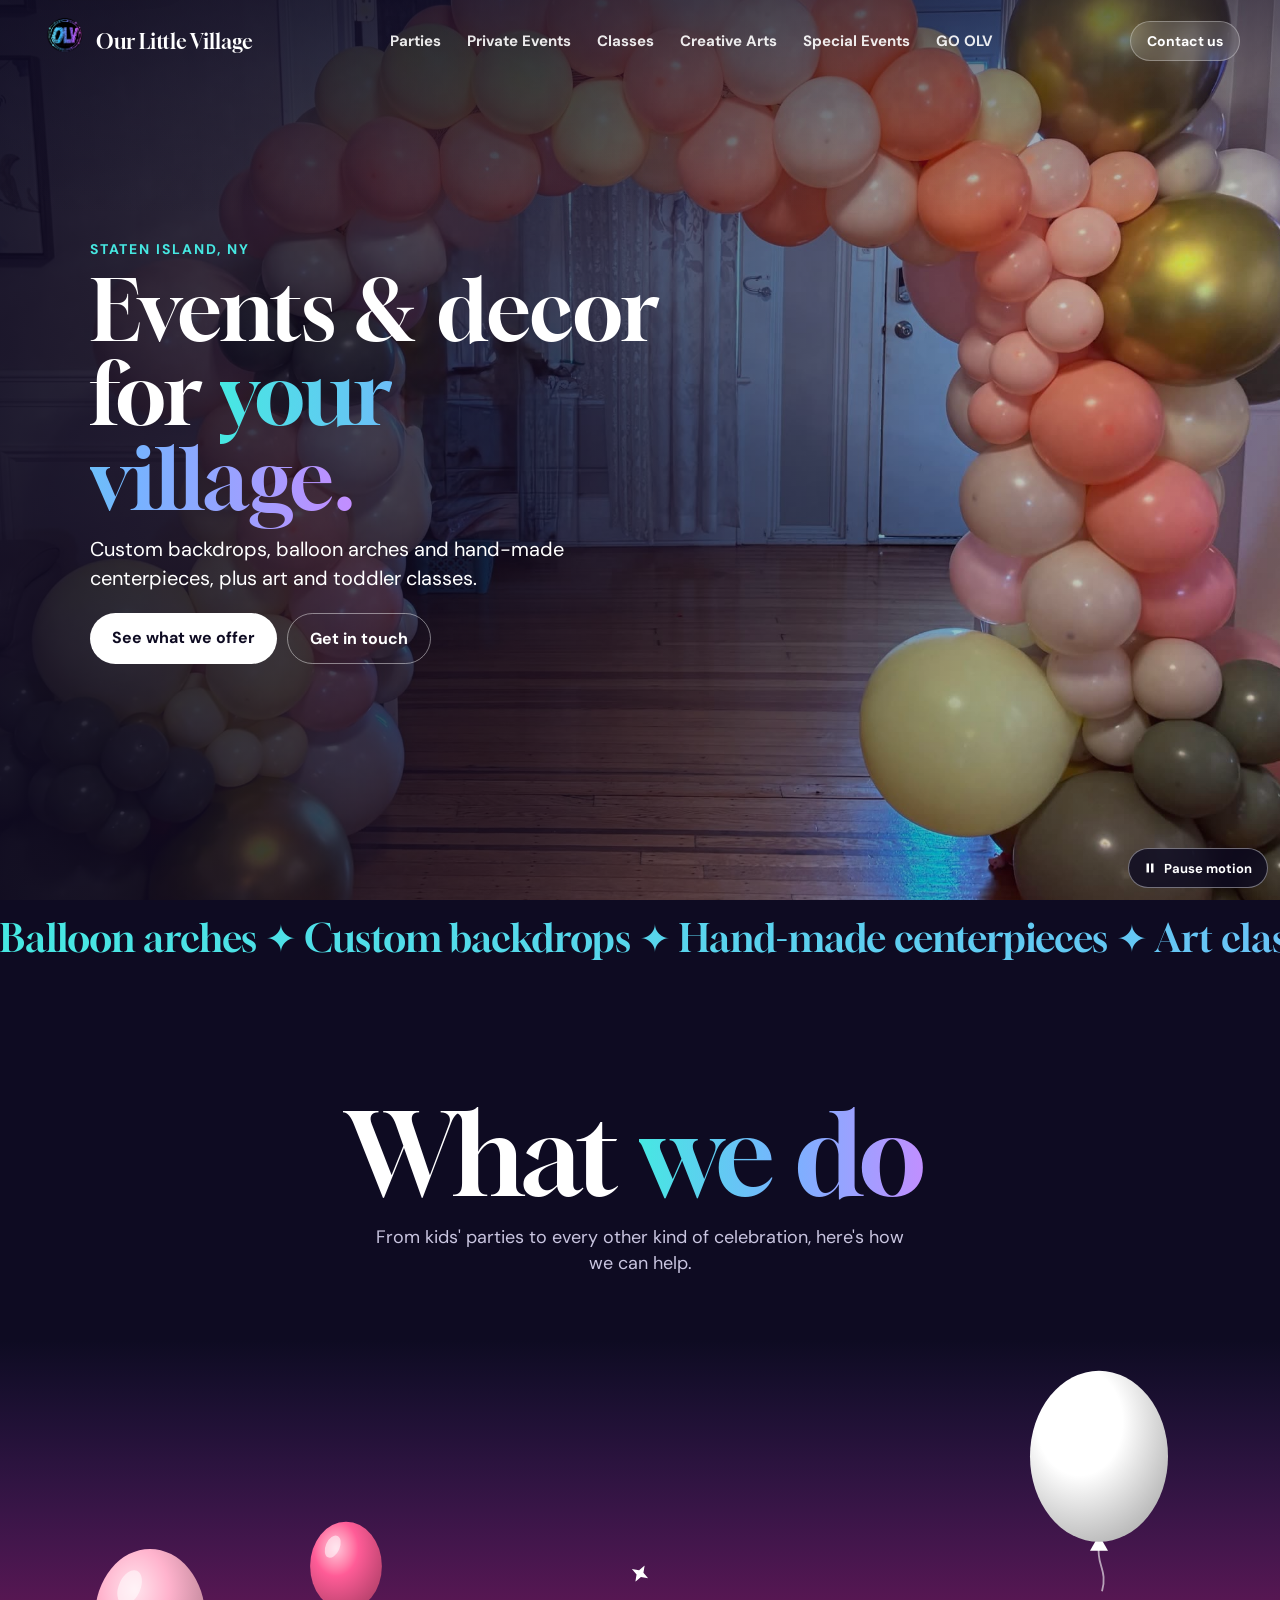
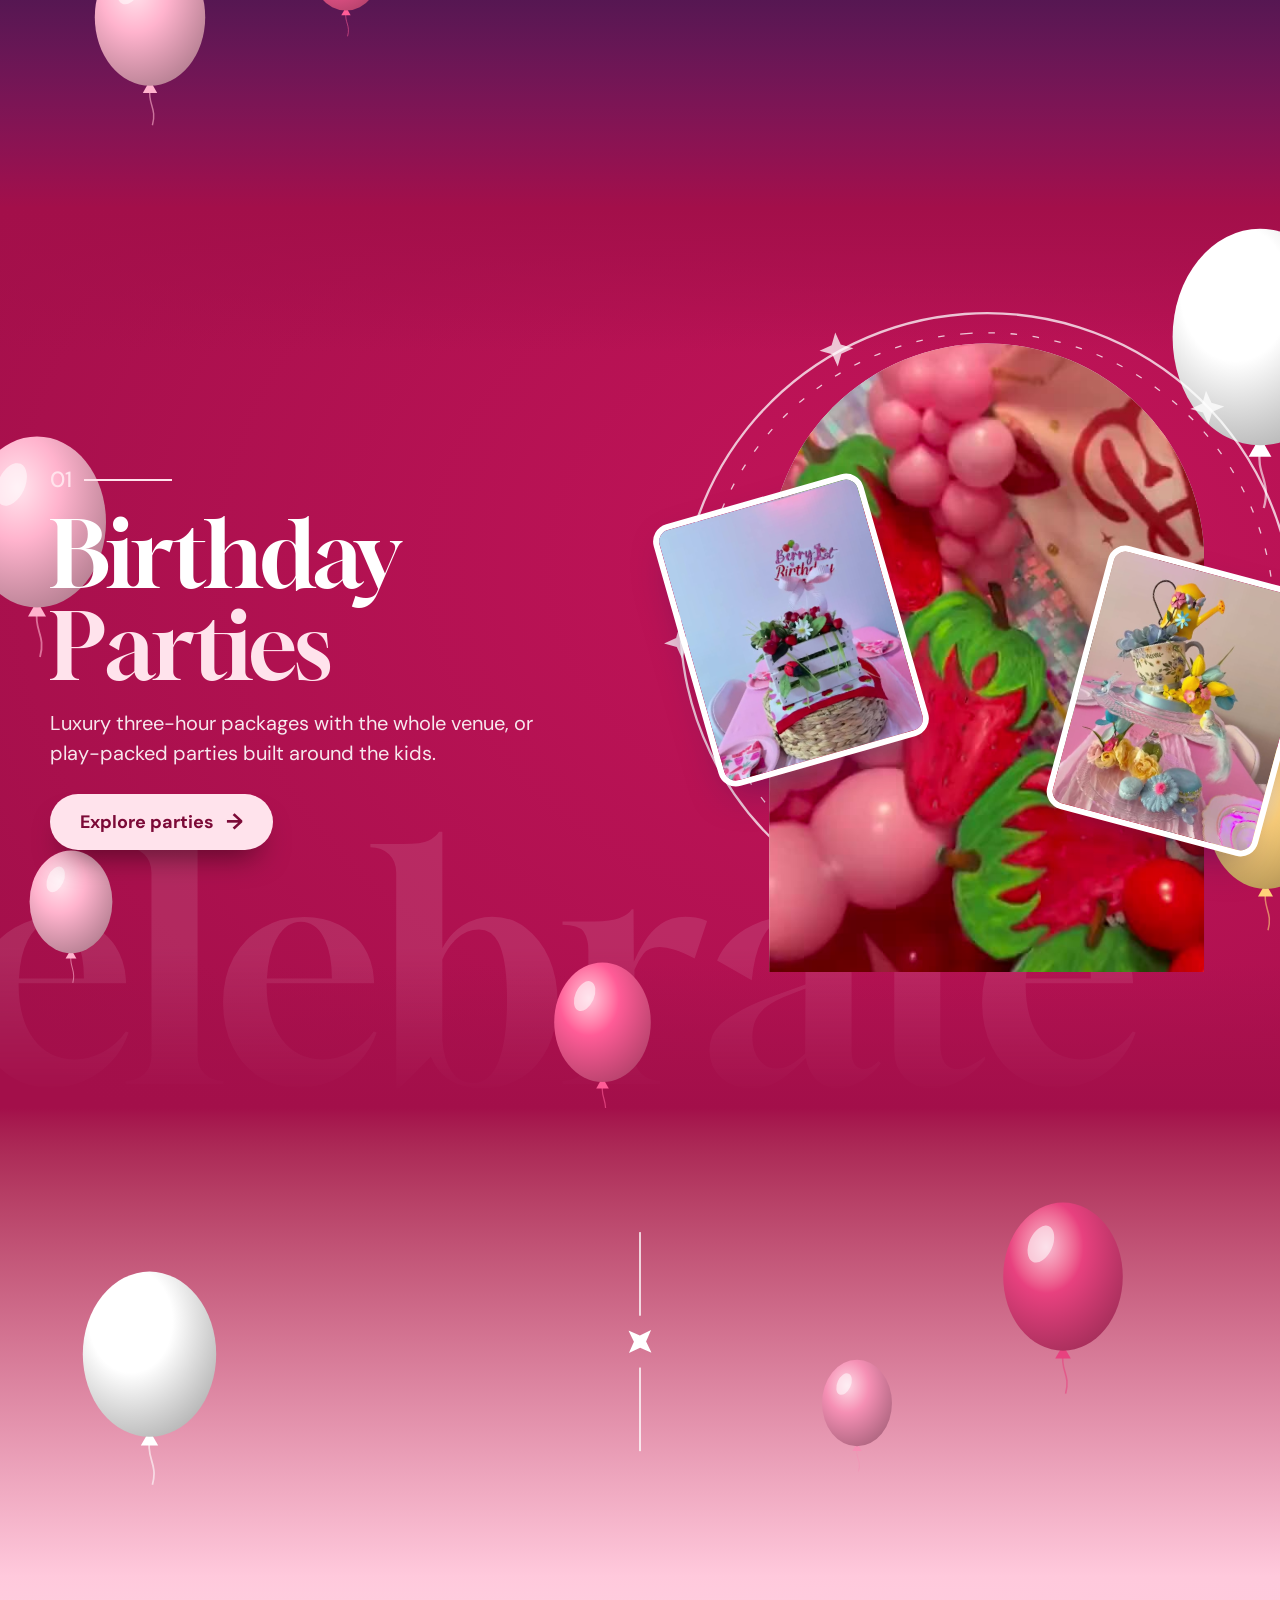
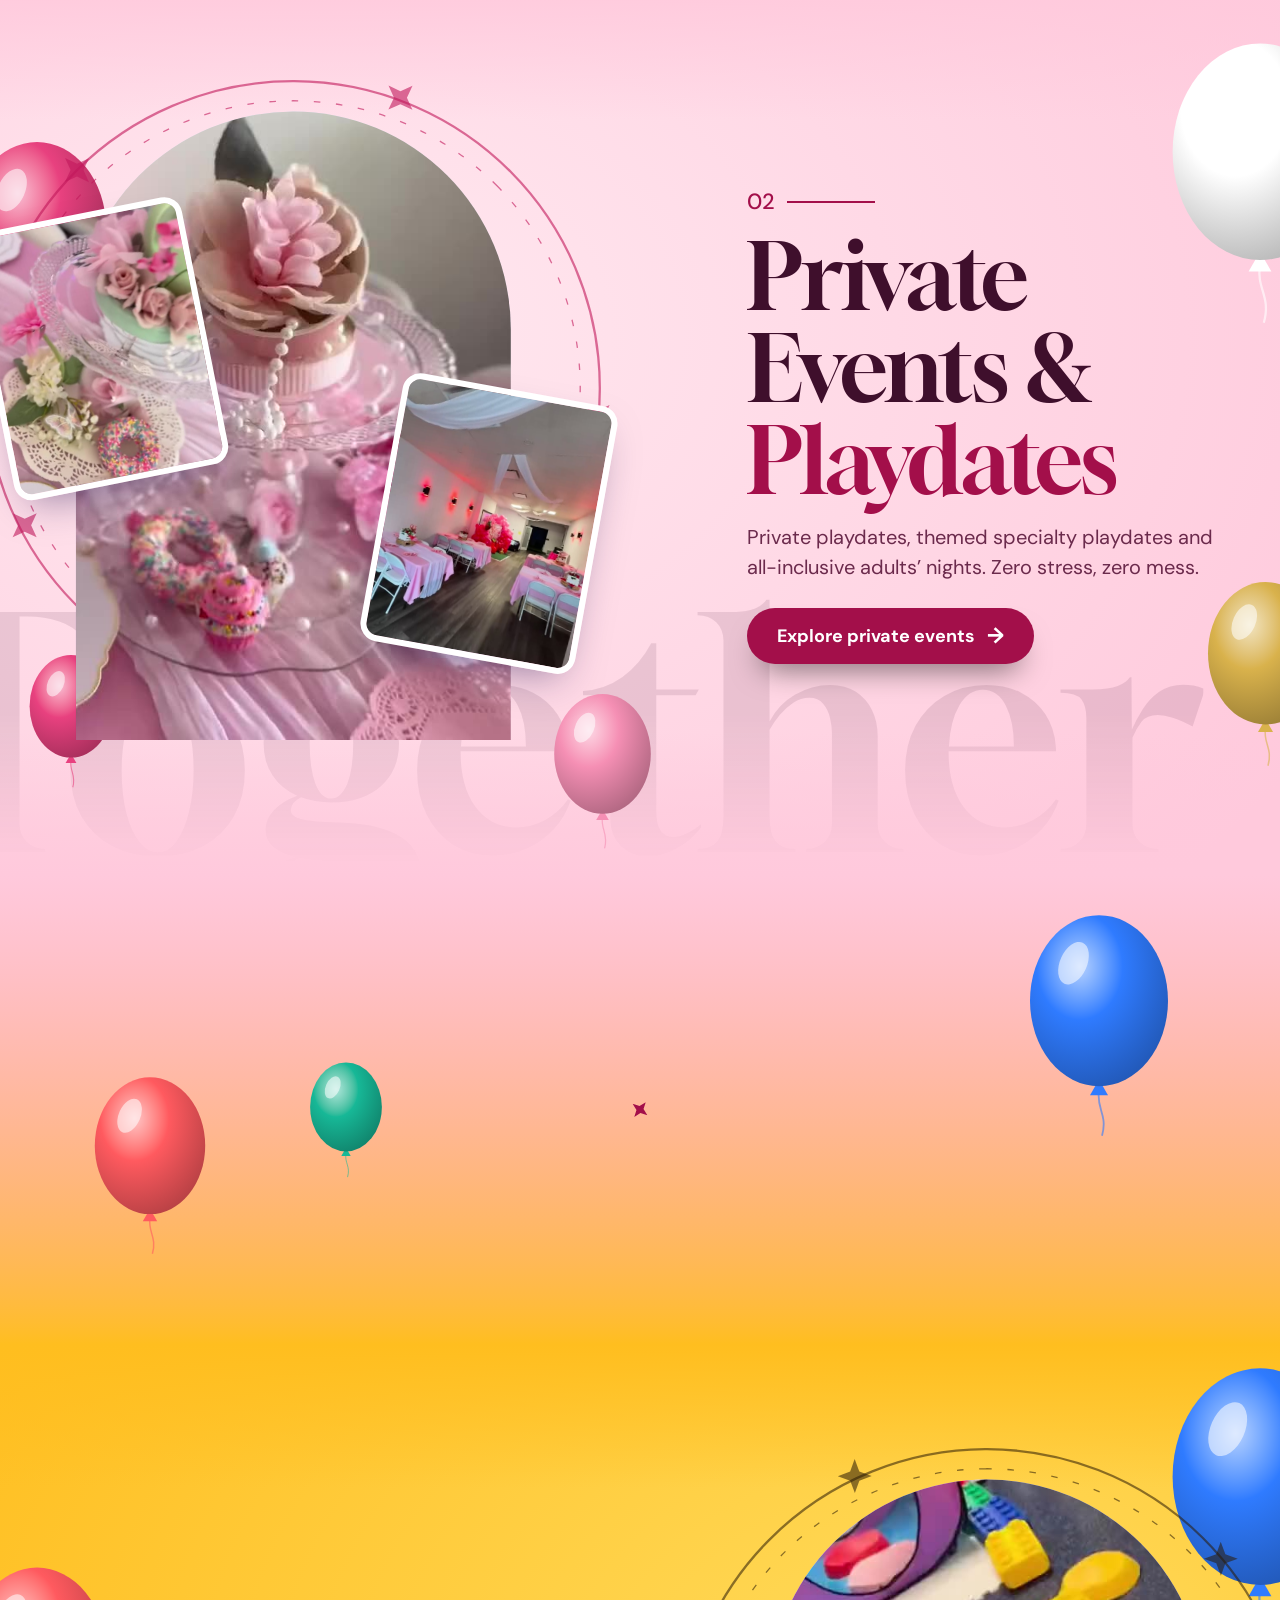
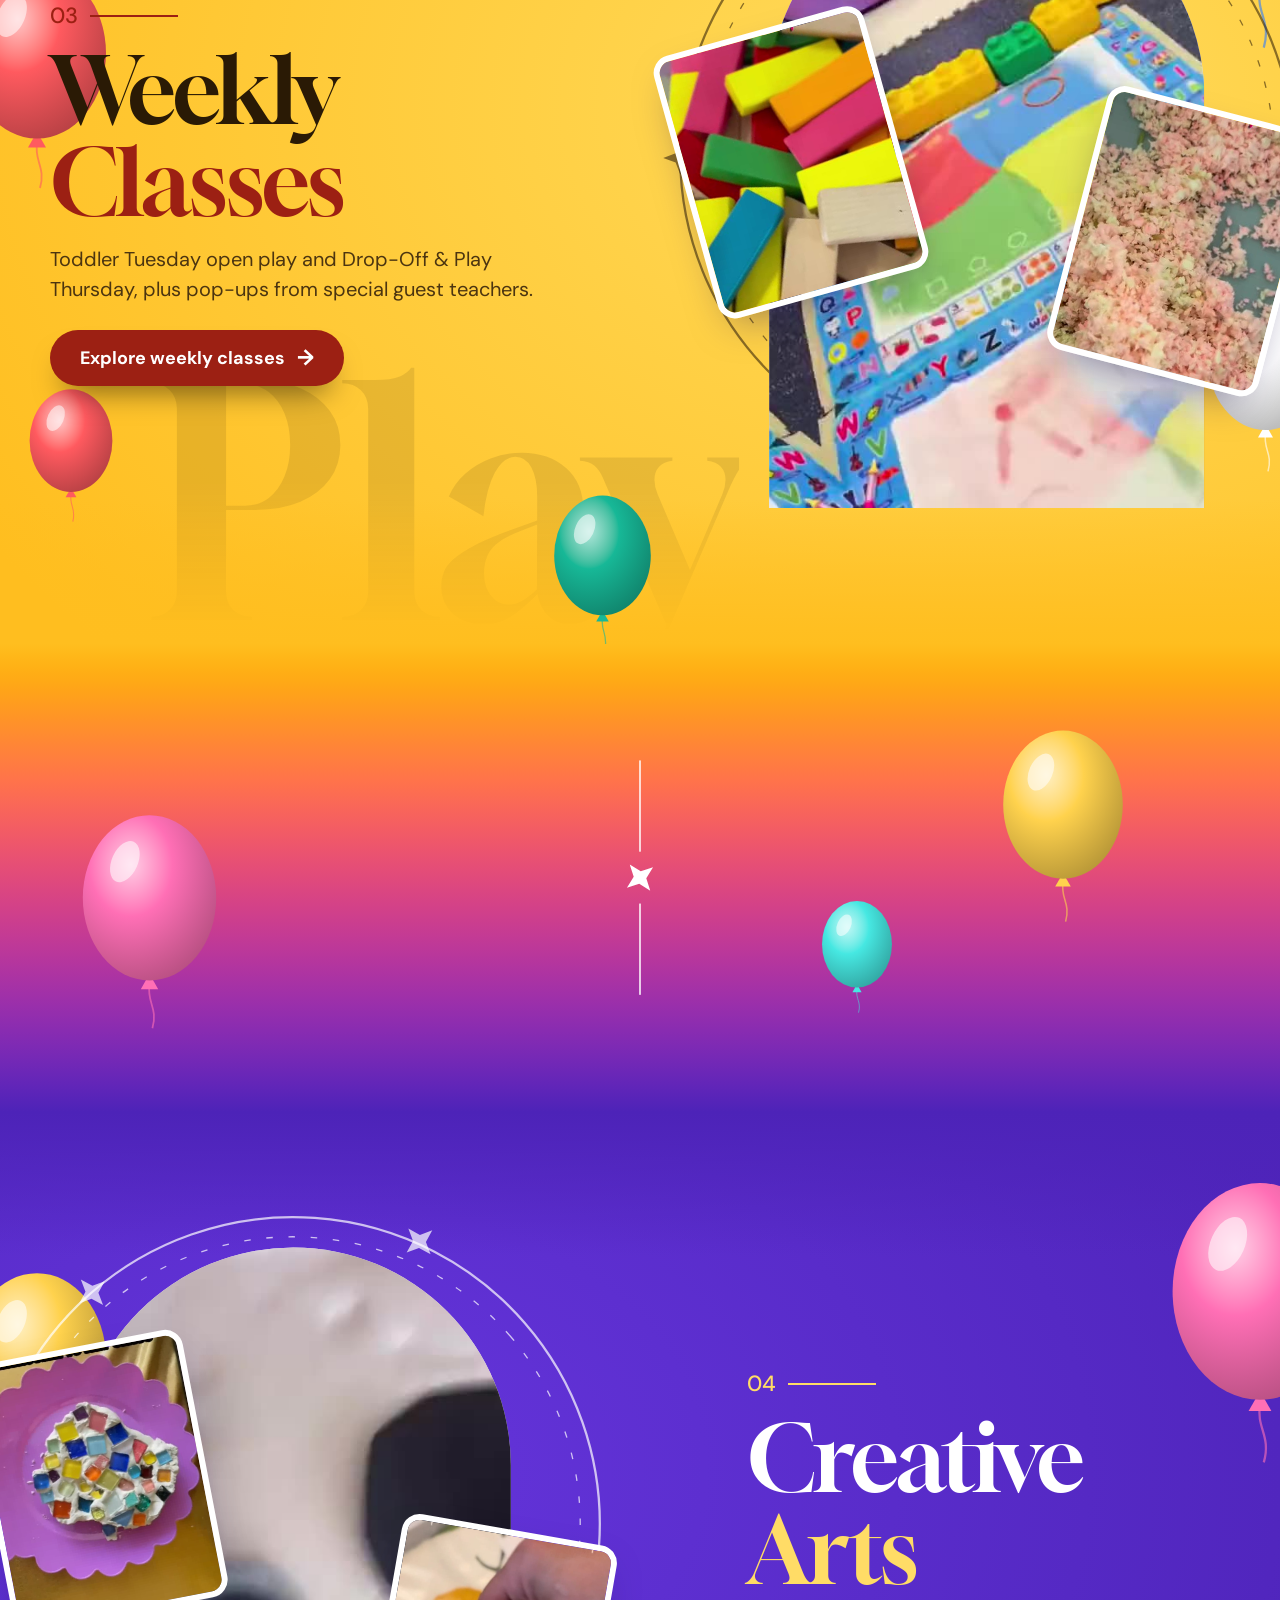
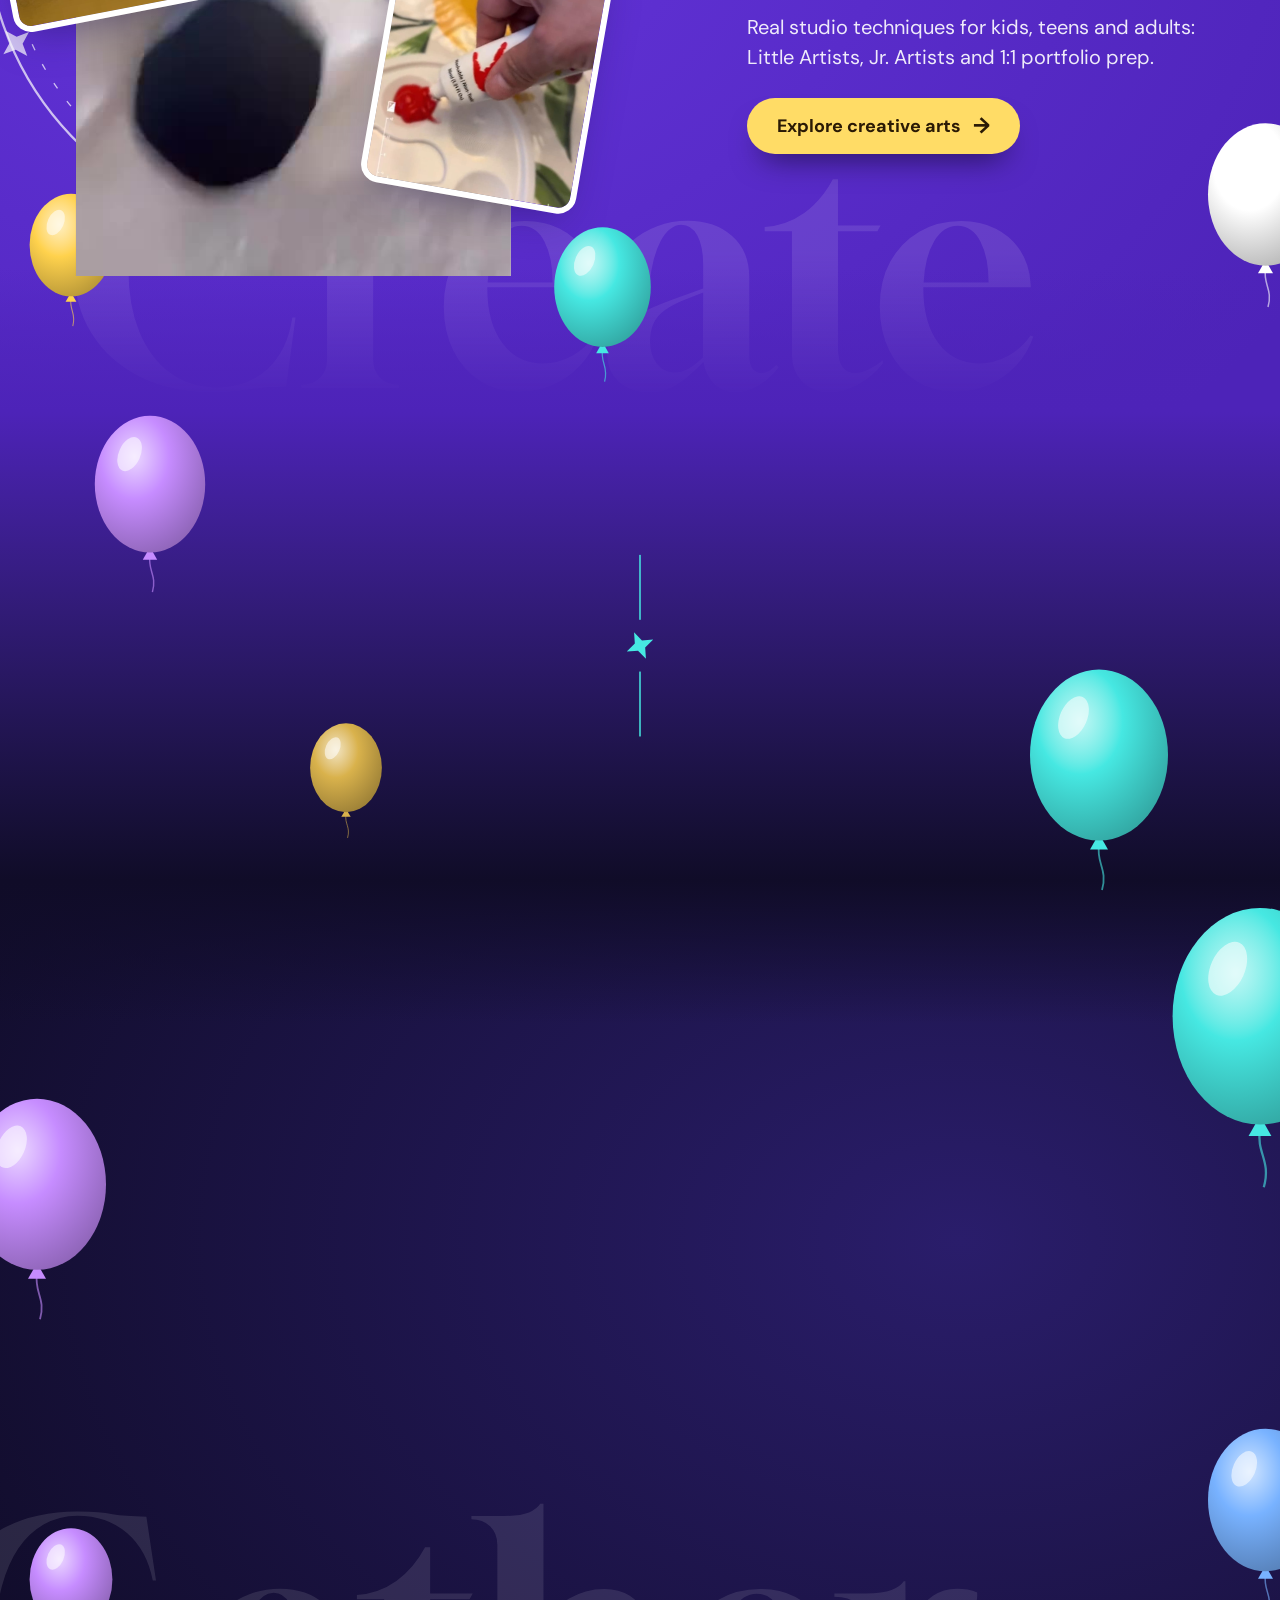
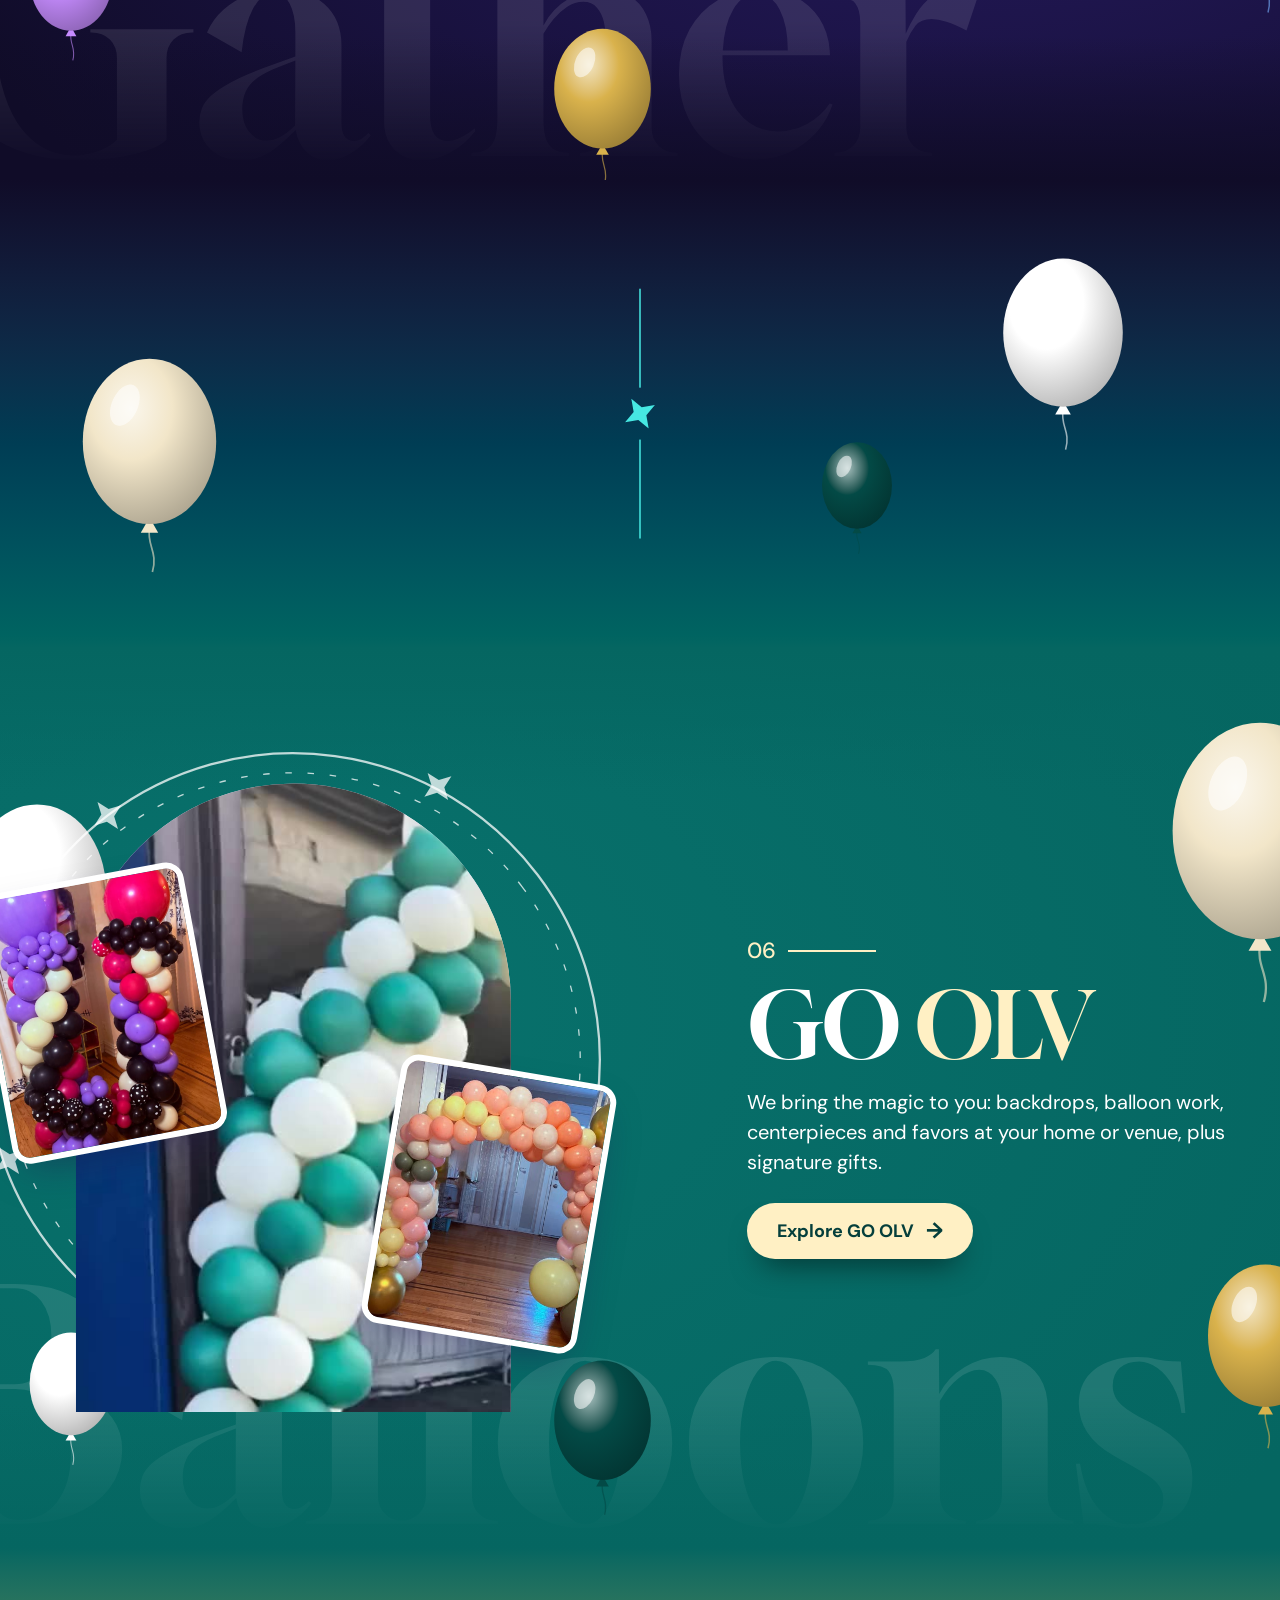
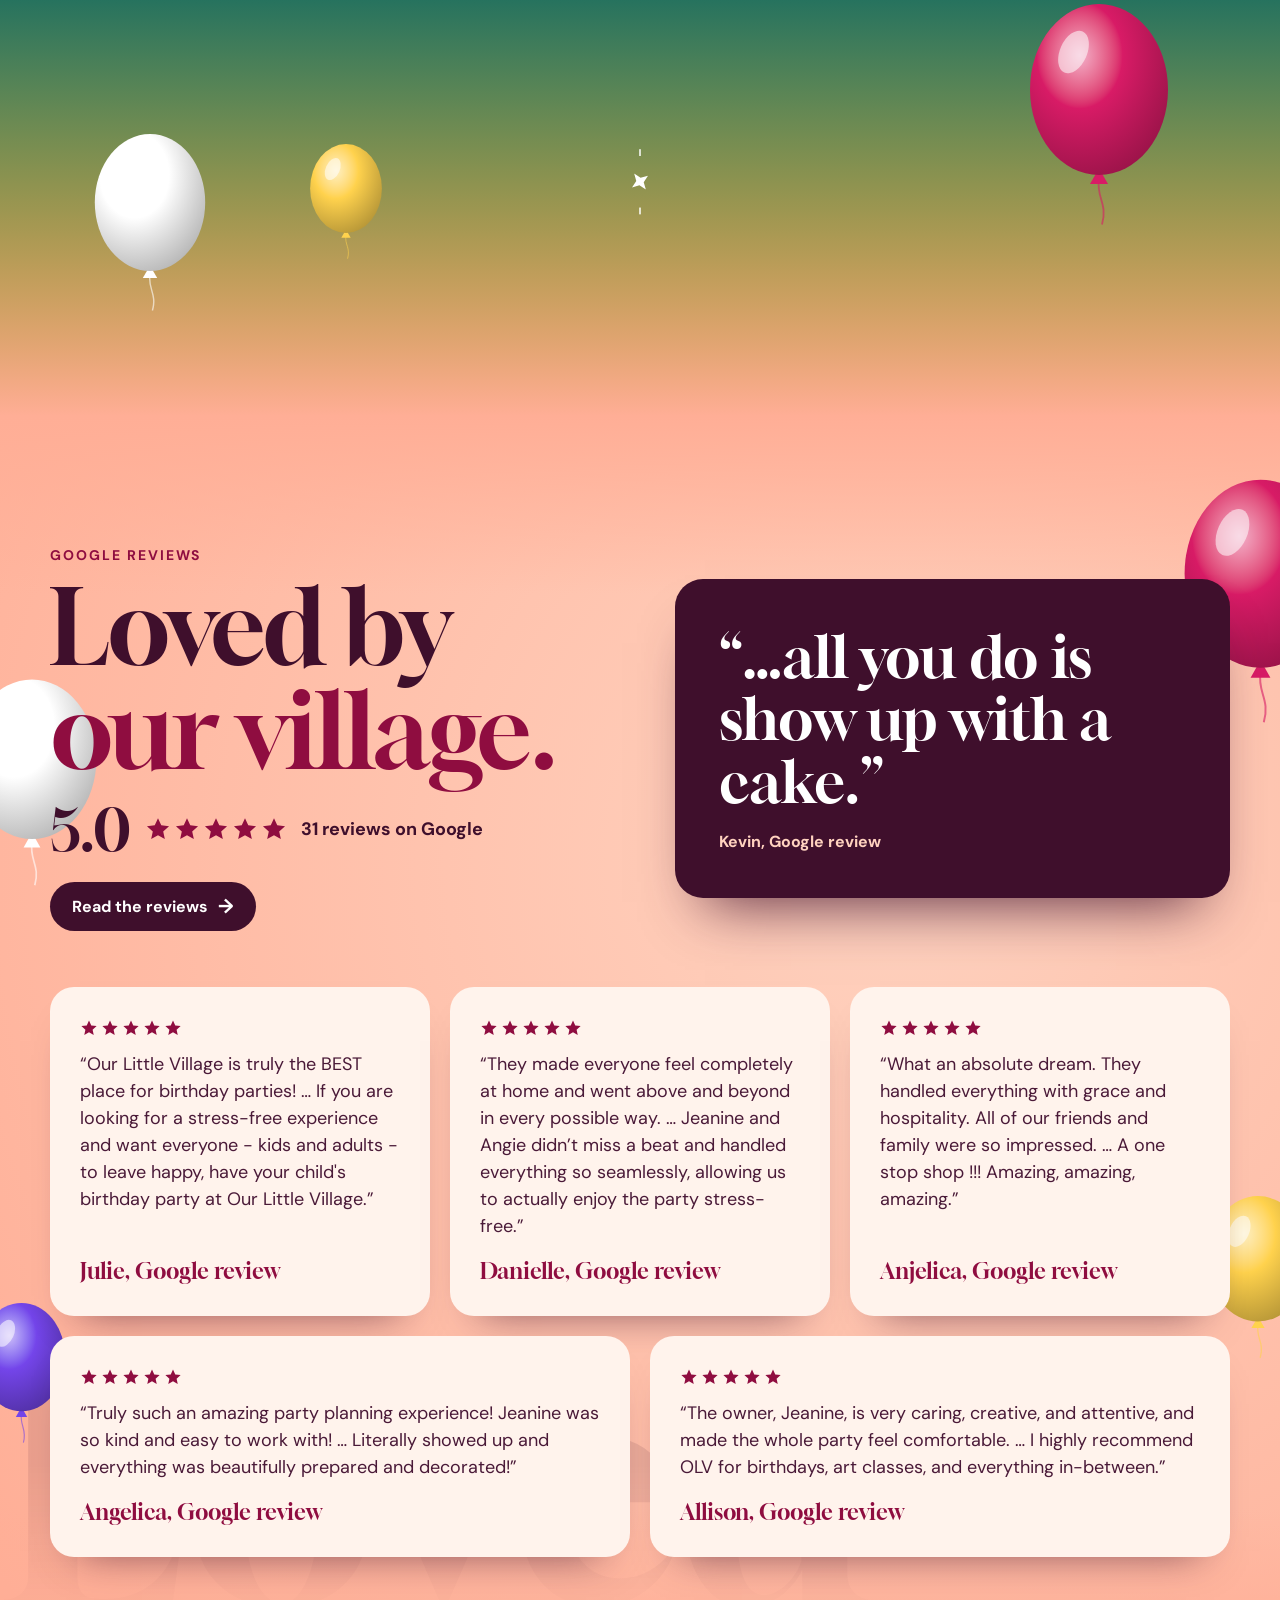
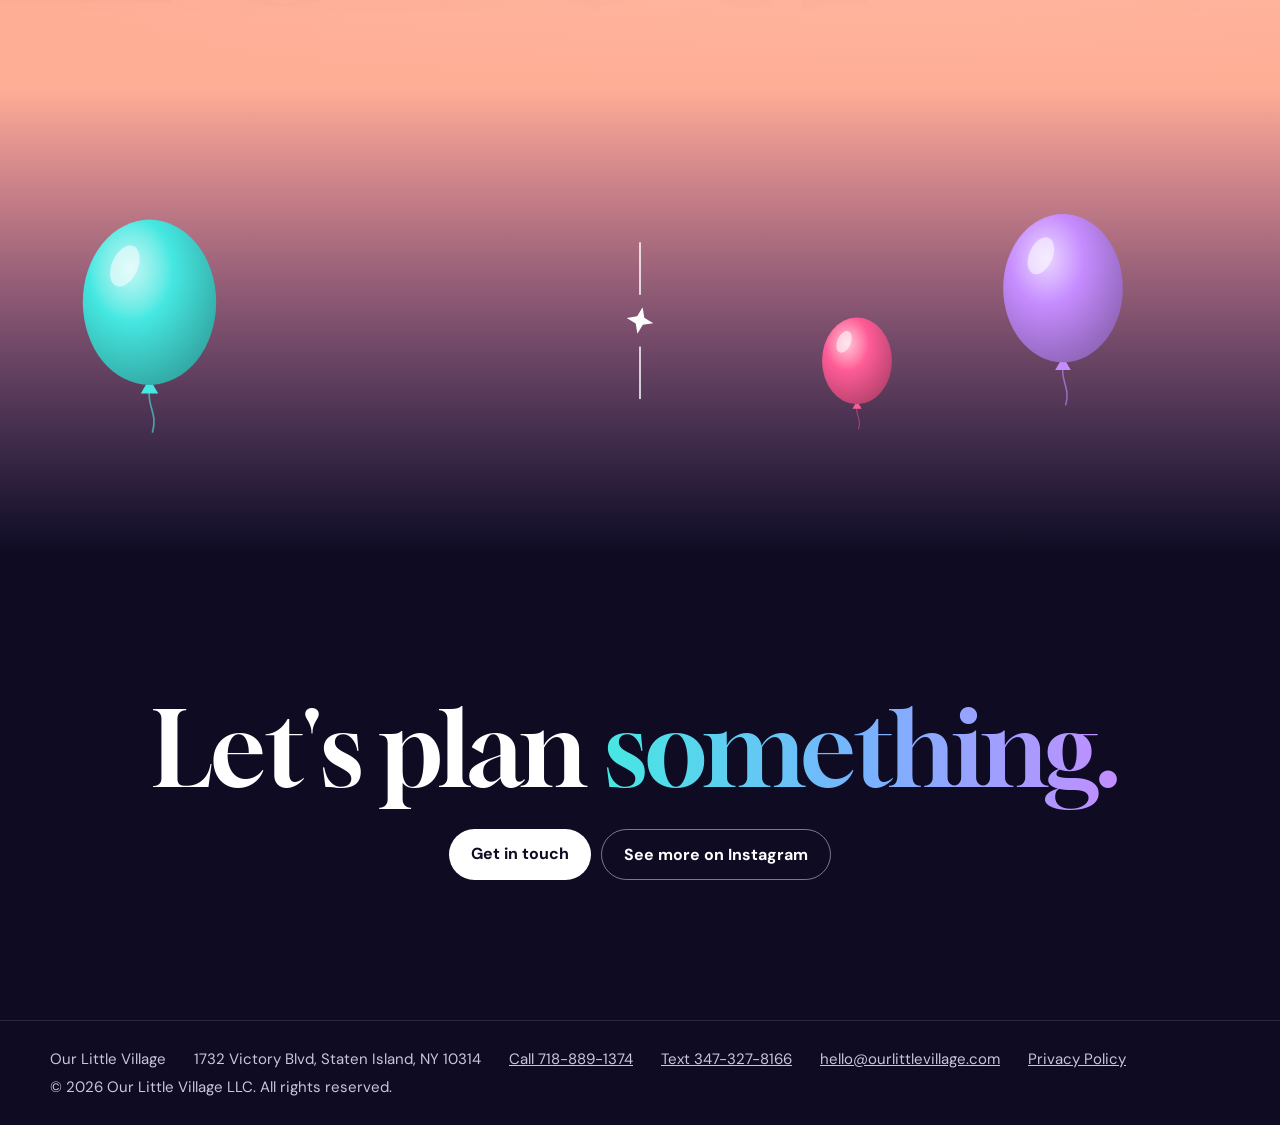
==== index.html @ 3edfb6e8 "Our Little Village website Co-Authored-By: Claude Opus 5.5 <noreply@anthropic.com>" ====
<!doctype html>
<html lang="en">
<head>
<meta charset="utf-8">
<meta name="viewport" content="width=device-width, initial-scale=1">
<title>Our Little Village | Events, Balloons &amp; Classes in Staten Island</title>
<meta name="description" content="Events and decor for your village: custom backdrops, balloon arches, hand-made centerpieces, plus art and toddler classes in Staten Island, NY.">
<link rel="preconnect" href="https://fonts.googleapis.com">
<link rel="preconnect" href="https://fonts.gstatic.com" crossorigin>
<link href="https://fonts.googleapis.com/css2?family=DM+Sans:opsz,wght@9..40,400;9..40,500;9..40,700&family=Gloock&display=swap" rel="stylesheet">
<link rel="preload" as="image" href="assets/slides/playroom.jpg">
<style>
:root{
  --ink:#0e0b22; --ink-2:#1b1540; --paper:#faf8ff; --text:#1a1633; --muted:#5d5878;
  --teal:#46e8e2; --blue:#78b2ff; --violet:#c68cff; --line:#e4dff2;
  --display:"Gloock",Georgia,serif;
  --body:"DM Sans",system-ui,sans-serif;
  --grad:linear-gradient(90deg,var(--teal),var(--blue) 50%,var(--violet));
  --grad-deep:linear-gradient(90deg,#10a7a2,#3f78e0 50%,#8b46e8);
  --ease:cubic-bezier(.22,.8,.24,1);
}
*{box-sizing:border-box;margin:0}
html{scroll-behavior:smooth}
body{background:var(--ink);color:var(--text);font-family:var(--body);-webkit-font-smoothing:antialiased}
body.playing{overflow:hidden}
a{color:inherit}

.hero{position:relative;height:100svh;min-height:560px;overflow:hidden;background:radial-gradient(90% 90% at 50% 45%,#2a1d6b 0%,var(--ink) 72%);color:#fff}
.media{position:absolute;inset:0;overflow:hidden}
.media img,.media video{position:absolute;inset:0;width:100%;height:100%;object-fit:cover}
.media .slide{opacity:0;object-position:50% var(--pos,50%);transform:scale(1.02);transition:opacity 1.5s ease}
.media .slide.on{opacity:1}
.stage-site .slide.on,.stage-site .slide.out{animation:drift 9s ease-out forwards}
@keyframes drift{from{transform:scale(1.02)}to{transform:scale(1.1)}}
#film{transition:opacity 1.2s ease}
.stage-site #film{opacity:0}
.scrim{position:absolute;inset:0;opacity:0;transition:opacity 1.1s ease;background:linear-gradient(180deg,rgba(14,11,34,.45) 0%,rgba(14,11,34,.28) 34%,rgba(14,11,34,.92) 100%);pointer-events:none}

.name{position:absolute;inset:0;display:grid;place-items:center;text-align:center;padding:0 16px;font:400 clamp(46px,12.5vw,112px)/1.02 var(--display);text-shadow:0 4px 32px rgba(14,11,34,.65);pointer-events:none;transition:opacity .32s ease,filter .32s ease}
.name span{display:inline-block;opacity:0;transform:translateY(.22em);filter:blur(10px)}
.name b{font-weight:inherit;display:inline-block;white-space:nowrap;margin:0 .13em}
.stage-name .name span{opacity:1;transform:none;filter:blur(0);transition:opacity .34s ease,transform .5s var(--ease),filter .4s ease;transition-delay:calc(var(--i)*38ms)}

.nav{position:absolute;z-index:3;top:0;left:0;right:0;display:flex;align-items:center;justify-content:space-between;gap:16px;padding:14px 16px;opacity:0;transform:translateY(-14px);transition:opacity .8s ease .15s,transform .8s var(--ease) .15s}
.brand{display:flex;align-items:center;gap:10px;text-decoration:none;font:400 20px var(--display)}
.brand img{width:46px;height:46px;object-fit:contain;transform:scale(1.42)}
.nav ul{display:none;list-style:none;padding:0;gap:26px;font-weight:700;font-size:15px}
.nav li a{text-decoration:none;opacity:.9}
.nav li a:hover{opacity:1;color:var(--teal)}
.call{flex:none;padding:10px 16px;border-radius:999px;background:rgba(255,255,255,.14);border:1px solid rgba(255,255,255,.3);font-weight:700;font-size:14px;text-decoration:none;backdrop-filter:blur(8px)}

.nav-end{display:flex;gap:8px;align-items:center}
.menu summary{list-style:none;cursor:pointer;padding:10px 16px;border-radius:999px;border:1px solid rgba(255,255,255,.3);font-weight:700;font-size:14px;backdrop-filter:blur(8px)}
.menu summary::-webkit-details-marker{display:none}
.menu .panel{position:absolute;left:16px;right:16px;top:70px;display:grid;background:#191339;border:1px solid rgba(255,255,255,.16);border-radius:18px;padding:8px;box-shadow:0 24px 50px -18px #000}
.menu .panel a{padding:13px 14px;text-decoration:none;font:400 20px var(--display)}
.ch[data-clip=parties]{--morefg:#7c0a37}.ch[data-clip=private]{--morefg:#fff}.ch[data-clip=toddler]{--morefg:#fff}.ch[data-clip=art]{--morefg:#2a1a05}.ch[data-clip=special]{--morefg:#100c28}.ch[data-clip=balloons]{--morefg:#053f3c}
.ch-text>.more{display:inline-flex;align-items:center;gap:12px;margin-top:26px;padding:17px 30px;border-radius:999px;background:var(--em);color:var(--morefg);font:700 18px/1 var(--body);text-decoration:none;box-shadow:0 18px 30px -14px rgba(0,0,0,.55);transition:opacity .8s ease,transform 1s var(--ease),translate .3s var(--ease),box-shadow .3s ease}
.ch.in .ch-text>.more{transition-delay:.3s,.3s,0s,0s}
.more::after{content:"\2192";font-size:22px;line-height:1;transition:transform .3s var(--ease)}
.ch-text>.more:hover,.ch-text>.more:focus-visible{translate:0 -4px;box-shadow:0 26px 36px -14px rgba(0,0,0,.65)}
.more:hover::after,.more:focus-visible::after{transform:translateX(7px)}
.more:focus-visible{outline:3px solid var(--fg);outline-offset:3px}
@media (max-width:899px){.bal{scale:.62;transform-origin:top left}.bal.extra{display:none}}
.copy{position:absolute;z-index:2;left:16px;right:16px;bottom:max(66px,env(safe-area-inset-bottom));pointer-events:none}
.copy>*{opacity:0;transform:translateY(16px);filter:blur(14px)}
.eyebrow{font-weight:700;font-size:14px;letter-spacing:.14em;text-transform:uppercase;color:var(--teal)}
h1{font:400 clamp(46px,13vw,92px)/1 var(--display);margin:10px 0 14px}
h1 em{font-style:normal;background:var(--grad);-webkit-background-clip:text;background-clip:text;color:transparent;padding-right:.08em}
.lede{font-size:18px;line-height:1.45;max-width:30em}
.cta{display:flex;flex-wrap:wrap;gap:10px;margin-top:20px}
.btn{display:inline-block;padding:14px 22px;border-radius:999px;font-weight:700;text-decoration:none;font-size:16px}
.btn.main{background:#fff;color:var(--ink)}
.btn.alt{border:1px solid rgba(255,255,255,.45)}

.skip{position:absolute;z-index:4;right:16px;bottom:18px;padding:9px 16px;border:1px solid rgba(255,255,255,.5);border-radius:999px;background:rgba(14,11,34,.45);color:#fff;font:700 13px var(--body);cursor:pointer;backdrop-filter:blur(8px);transition:opacity .4s}

.stage-site .scrim{opacity:1}
.stage-site .name{opacity:0;filter:blur(12px)}
.stage-site .nav{opacity:1;transform:none}
.stage-site .copy{pointer-events:auto}
.stage-site .copy>*{opacity:1;transform:none;filter:blur(0);transition:opacity .75s ease,transform .9s var(--ease),filter .8s ease}
.stage-site .copy>:nth-child(1){transition-delay:.25s}.stage-site .copy>:nth-child(2){transition-delay:.38s}
.stage-site .copy>:nth-child(3){transition-delay:.56s}.stage-site .copy>:nth-child(4){transition-delay:.7s}
.stage-site .skip{opacity:0;pointer-events:none}
.instant *{transition:none!important}

.offer{background:var(--ink);overflow:hidden}
.wrap{max-width:1180px;margin:0 auto}
.ticker{background:var(--ink);padding:16px 0;overflow:hidden;white-space:nowrap}
.ticker div{display:inline-block;font:400 clamp(24px,3.4vw,38px)/1.2 var(--display);background:var(--grad);-webkit-background-clip:text;background-clip:text;color:transparent;animation:tick 34s linear infinite;padding-right:.1em}
@keyframes tick{to{transform:translateX(-50%)}}
.offer-head{padding:76px 16px 64px;text-align:center;color:#fff}
.offer-head h2{font:400 clamp(52px,10vw,112px)/1 var(--display);letter-spacing:-.02em}
.offer-head h2 em{font-style:normal;background:var(--grad);-webkit-background-clip:text;background-clip:text;color:transparent;padding-right:.08em}
.offer-head p{margin:14px auto 0;color:#c9c5e0;font-size:18px;max-width:30em;line-height:1.45}

.ch{--p:0;position:relative;overflow:hidden;display:grid;gap:44px;align-items:center;padding:72px 16px 84px;background:linear-gradient(180deg,var(--edge) 0,transparent 16%,transparent 84%,var(--edge) 100%),var(--bg);color:var(--fg)}
.ch[data-clip=parties]{--edge:#a30f4a;--bg:radial-gradient(90% 90% at 75% 40%,#c4145a 0%,#a30f4a 100%);--fg:#fff;--sub:rgba(255,255,255,.9);--em:#ffe3ec;--ring:rgba(255,255,255,.75)}
.ch[data-clip=private]{--edge:#ffc9dc;--bg:radial-gradient(90% 90% at 25% 40%,#ffe9f0 0%,#ffc9dc 100%);--fg:#3f0f2c;--sub:#6b2a4c;--em:#a30f4a;--ring:rgba(194,24,91,.6)}
.ch[data-clip=toddler]{--edge:#ffbe1f;--bg:radial-gradient(90% 90% at 75% 40%,#ffdb5c 0%,#ffbe1f 100%);--fg:#2a1a05;--sub:#4c3510;--em:#9c2013;--ring:rgba(42,26,5,.55)}
.ch[data-clip=art]{--edge:#4d23b8;--bg:radial-gradient(90% 90% at 25% 40%,#6535dc 0%,#4d23b8 100%);--fg:#fff;--sub:rgba(255,255,255,.9);--em:#ffdc66;--ring:rgba(255,255,255,.7)}
.ch[data-clip=special]{--edge:#100c28;--bg:radial-gradient(90% 90% at 75% 40%,#2a1d6b 0%,#100c28 100%);--fg:#fff;--sub:#d6d2ec;--em:#46e8e2;--ring:rgba(120,178,255,.8)}
.ch[data-clip=balloons]{--edge:#056661;--bg:radial-gradient(90% 90% at 25% 40%,#08716c 0%,#056661 100%);--fg:#fff;--sub:#fff;--em:#fff0c4;--ring:rgba(255,255,255,.75)}
.ghost{-webkit-mask-image:linear-gradient(180deg,#000 45%,transparent 92%);mask-image:linear-gradient(180deg,#000 45%,transparent 92%);position:absolute;left:50%;top:84%;font:400 clamp(130px,25vw,400px)/1 var(--display);white-space:nowrap;color:var(--fg);opacity:.1;transform:translate(calc(-50% + var(--p)*16vw),-50%);pointer-events:none}
.bal{position:absolute;left:calc(var(--x)*1%);top:calc(var(--y)*1%);width:calc(var(--s)*1px);transform:translateY(calc(var(--p)*var(--v)*1px));pointer-events:none}
.bal svg{display:block;width:100%;overflow:visible;animation:bob 5.5s ease-in-out infinite alternate;animation-delay:var(--d)}
@keyframes bob{from{transform:translateY(-9px) rotate(-3deg)}to{transform:translateY(11px) rotate(3deg)}}
.ch-text,.ch-media{z-index:1}
.ch-text{position:relative}
.ch-text>*{opacity:0;transform:translateY(28px);transition:opacity .8s ease,transform 1s var(--ease)}
.ch-text>:nth-child(2){transition-delay:.1s}.ch-text>:nth-child(3){transition-delay:.2s}.ch-text>:nth-child(4){transition-delay:.3s}
.ch.in .ch-text>*{opacity:1;transform:none}
.num{display:flex;align-items:center;gap:12px;font:500 22px var(--body);color:var(--em)}
.num::after{content:"";height:2px;width:0;background:var(--em);transition:width 1.1s var(--ease) .25s}
.ch.in .num::after{width:88px}
.ch h3{font:400 clamp(46px,7.4vw,92px)/1 var(--display);letter-spacing:-.02em;margin:14px 0 16px}
.ch h3 em{font-style:normal;color:var(--em);padding-right:.08em}
.ch p{color:var(--sub);font-size:20px;line-height:1.5;max-width:26em}

.ch-media{position:relative;width:min(66vw,400px);aspect-ratio:9/13;margin:0 auto}
.orbit{color:var(--ring);position:absolute;left:50%;top:44%;width:150%;aspect-ratio:1;overflow:visible;opacity:0;transform:translate(-50%,-50%) rotate(calc(var(--p)*95deg));transition:opacity 1s ease .2s}
.ch.in .orbit{opacity:1}
.arch{position:absolute;inset:0;overflow:hidden;background:#e9e3f7;clip-path:inset(100% 0 0 0 round 999px 999px 0 0);transition:clip-path 1.15s var(--ease);box-shadow:0 30px 60px -28px rgba(50,30,120,.45)}
.ch.in .arch{clip-path:inset(0 0 0 0 round 999px 999px 0 0)}
.arch video{width:100%;height:100%;object-fit:cover;display:block;transform:scale(calc(1.1 + var(--p)*.08))}
.float{position:absolute;z-index:2;width:50%;aspect-ratio:4/5;object-fit:cover;border:6px solid #fff;border-radius:18px;box-shadow:0 18px 40px -16px rgba(30,20,80,.5);opacity:0;scale:.82;transition:opacity .7s ease .3s,scale .9s var(--ease) .3s}
.ch.in .float{opacity:1;scale:1}
.float.a{left:-20%;top:9%;transform:translateY(calc(var(--p)*-95px)) rotate(calc(-7deg + var(--p)*9deg))}
.float.b{right:-20%;bottom:5%;transform:translateY(calc(var(--p)*105px)) rotate(calc(6deg - var(--p)*9deg))}

.love{--p:0;--fg:#3f0f2c;position:relative;overflow:hidden;background:linear-gradient(180deg,#ffae96 0,transparent 14%,transparent 86%,#ffae96 100%),radial-gradient(90% 90% at 70% 35%,#ffd2bf 0%,#ffae96 100%);color:#3f0f2c;padding:84px 16px 96px}
.love-in{position:relative;z-index:1;max-width:1180px;margin:0 auto;display:grid;gap:34px}
.love-in>*{opacity:0;transform:translateY(28px);transition:opacity .8s ease,transform 1s var(--ease)}
.love.in .love-in>*{opacity:1;transform:none}
.love.in .love-in>:nth-child(2){transition-delay:.12s}.love.in .love-in>:nth-child(3){transition-delay:.24s}
.love .eyebrow{color:#8f0d40}
.love h2{font:400 clamp(50px,9vw,104px)/1 var(--display);letter-spacing:-.015em;margin:10px 0 18px}
.love h2 em{font-style:normal;color:#8f0d40}
.score{display:flex;flex-wrap:wrap;align-items:center;gap:6px 14px}
.score b{font:400 58px/1 var(--display)}
.stars{display:flex;gap:3px}
.stars svg{width:26px;height:26px;fill:#8f0d40}
.score span{font-weight:700;font-size:18px}
.love .btn{margin-top:24px;background:#3f0f2c;color:#fff;display:inline-flex;align-items:center;gap:10px}
.love .btn::after{content:"\2192";font-size:20px;line-height:1}
.pull{margin:0;background:#3f0f2c;color:#fff;border-radius:28px;padding:34px 28px;transform:rotate(-1.2deg);box-shadow:0 34px 56px -30px rgba(63,15,44,.85)}
.pull p{font:400 clamp(34px,4.6vw,58px)/1.08 var(--display);color:#fff}
.pull cite{display:block;margin-top:18px;font:700 16px var(--body);font-style:normal;color:#ffd2bf}
.loves{display:grid;gap:14px}
.loves figure{margin:0;display:flex;flex-direction:column;background:#fff3ec;border-radius:24px;padding:26px 24px;box-shadow:0 24px 40px -30px rgba(63,15,44,.7)}
.loves .stars svg{width:18px;height:18px}
.loves blockquote{margin:14px 0 18px;font-size:18px;line-height:1.5;color:#4a1a38}
.loves figcaption{margin-top:auto;font:400 22px var(--display);color:#8f0d40}
.breath{--p:0;--q:0;position:relative;height:clamp(190px,34vh,300px);overflow:hidden;pointer-events:none;background:linear-gradient(180deg,var(--a),var(--b))}
@supports (background:linear-gradient(in oklch,red,blue)){.breath{background:linear-gradient(180deg in oklch,var(--a),var(--b))}}
.breath .mark{position:absolute;left:50%;top:50%;width:2px;height:66%;margin:-33% 0 0 -1px;margin-top:0;transform:translateY(-50%);color:var(--o)}
.breath .mark::before,.breath .mark::after{content:"";position:absolute;left:0;width:2px;height:calc(50% - 26px);background:currentColor;opacity:.75;transform:scaleY(var(--q));transition:none}
.breath .mark::before{top:0;transform-origin:50% 100%}
.breath .mark::after{bottom:0;transform-origin:50% 0}
.breath .mark svg{position:absolute;left:50%;top:50%;width:34px;height:34px;margin:-17px 0 0 -17px;fill:currentColor;transform:rotate(calc(var(--p)*200deg)) scale(calc(.55 + var(--q)*.6))}
.closing{background:var(--ink);color:#fff;text-align:center;padding:96px 16px}
.closing h2{font:400 clamp(48px,9vw,104px)/1.02 var(--display);letter-spacing:-.02em}
.closing em{font-style:normal;background:var(--grad);-webkit-background-clip:text;background-clip:text;color:transparent;padding-right:.08em}
.closing .cta{justify-content:center;margin-top:28px}
footer{background:var(--ink);border-top:1px solid rgba(255,255,255,.12);color:#c9c5e0;padding:28px 16px;font-size:15px}
footer .wrap{display:flex;flex-wrap:wrap;gap:8px 28px}

@media (min-width:900px){
  .scrim{background:linear-gradient(180deg,rgba(14,11,34,.55) 0%,rgba(14,11,34,0) 24%),linear-gradient(90deg,rgba(14,11,34,.9) 0%,rgba(14,11,34,.68) 42%,rgba(14,11,34,.2) 78%,rgba(14,11,34,.12) 100%)}
  .nav{padding:18px 40px}
  .nav ul{display:flex}
  .menu{display:none}
  .copy{left:clamp(40px,7vw,120px);right:auto;bottom:auto;top:50%;margin-top:-210px;width:min(46vw,620px)}
  h1{font-size:clamp(64px,6.6vw,104px)}
  .lede{font-size:20px}
  .skip{right:32px;bottom:26px}
  .breath{height:clamp(300px,52vh,520px);overflow:visible;z-index:2}
  .offer-head{padding-top:120px}
  .ch{grid-template-columns:1fr 1fr;gap:60px;padding:clamp(80px,11vh,130px) max(40px,calc((100vw - 1180px)/2));min-height:100vh}
  .ch:nth-of-type(even) .ch-media{order:-1;justify-self:start;margin-left:2vw;margin-right:0}
  .ch:nth-of-type(even) .ch-text{padding-left:6vw}
  .ch-media{width:min(34vw,480px);justify-self:end;margin-right:2vw;margin-left:0}
  .love{padding:130px max(40px,calc((100vw - 1180px)/2))}
  .love-in{grid-template-columns:1fr 1fr;gap:56px 70px;align-items:center}
  .loves{grid-column:1/-1;grid-template-columns:repeat(6,1fr);gap:20px}
  .loves figure{grid-column:span 2;padding:32px 30px}
  .loves figure:nth-child(n+4){grid-column:span 3}
  .pull{padding:46px 44px}
  .closing{padding:140px 40px}
  footer{padding:28px 40px}
}
@media (prefers-reduced-motion:reduce){
  html{scroll-behavior:auto}
  .ticker div{animation:none}
  .stage-site .slide.on,.stage-site .slide.out{animation:none}
  .bal svg{animation:none}
  .breath{--q:1}
  .love-in>*{transition:none}
  .ch-text>*,.num::after,.orbit,.arch,.float{transition:none}
}
/* the six links only fit on one line from 1100px; narrower screens use Menu */
@media (min-width:900px) and (max-width:1099px){.nav ul{display:none!important}.menu{display:block!important}}
.nav li a{white-space:nowrap}
</style>
<link rel="stylesheet" href="assets/access.css">
</head>
<body class="playing">
<a class="skip-link" href="#content">Skip to content</a>
<section class="hero" id="top">
  <div class="media">
    <img class="slide on" style="--pos:44.6%" src="assets/slides/playroom.jpg" alt="The playroom at Our Little Village, with a painted sky mural, playhouse and green turf">
    <video id="film" muted playsinline preload="auto"></video>
  </div>
  <div class="scrim"></div>
  <div class="name" id="name" aria-hidden="true"></div>
  <nav class="nav" aria-label="Main">
    <a class="brand" href="#top"><img src="assets/logo.png" alt=""><span>Our Little Village</span></a>
    <ul>
      <li><a href="parties.html">Parties</a></li>
      <li><a href="private-events.html">Private Events</a></li>
      <li><a href="toddler-classes.html">Classes</a></li>
      <li><a href="art-classes.html">Creative Arts</a></li>
      <li><a href="special-events.html">Special Events</a></li>
      <li><a href="balloons-backdrops.html">GO OLV</a></li>
    </ul>
    <div class="nav-end">
      <details class="menu"><summary>Menu</summary><div class="panel"><a href="parties.html">Parties</a><a href="private-events.html">Private Events</a><a href="toddler-classes.html">Classes</a><a href="art-classes.html">Creative Arts</a><a href="special-events.html">Special Events</a><a href="balloons-backdrops.html">GO OLV</a><a href="contact.html">Contact</a></div></details>
      <a class="call" href="contact.html">Contact us</a>
    </div>
  </nav>
  <div class="copy" id="content" tabindex="-1">
    <p class="eyebrow">Staten Island, NY</p>
    <h1>Events &amp; decor for <em>your village.</em></h1>
    <p class="lede">Custom backdrops, balloon arches and hand-made centerpieces, plus art and toddler classes.</p>
    <div class="cta"><a class="btn main" href="#offer">See what we offer</a><a class="btn alt" href="contact.html">Get in touch</a></div>
  </div>
  <button class="skip" id="skip" type="button">Skip intro</button>
</section>

<main class="offer" id="offer">
  <div class="ticker" aria-hidden="true"><div>Balloon arches &#10022; Custom backdrops &#10022; Hand-made centerpieces &#10022; Art classes &#10022; Toddler classes &#10022; Parties &#10022; Balloon arches &#10022; Custom backdrops &#10022; Hand-made centerpieces &#10022; Art classes &#10022; Toddler classes &#10022; Parties &#10022;&nbsp;</div></div>
  <header class="offer-head"><h2>What <em>we do</em></h2><p>From kids' parties to every other kind of celebration, here's how we can help.</p></header>

  <article class="ch" data-clip="parties">
    <div class="ch-text"><span class="num">01</span><h3>Birthday <em>Parties</em></h3><p>Luxury three-hour packages with the whole venue, or play-packed parties built around the kids.</p><a class="more" href="parties.html">Explore parties</a></div>
    <div class="ch-media"><div class="arch"></div>
      <img class="float a" loading="lazy" src="assets/work/parties-a.jpg" alt="Strawberry-themed birthday centerpiece on a pink table">
      <img class="float b" loading="lazy" src="assets/work/parties-b.jpg" alt="Teacup tower centerpiece with spring flowers"></div>
  </article>
  <article class="ch" data-clip="private">
    <div class="ch-text"><span class="num">02</span><h3>Private Events &amp; <em>Playdates</em></h3><p>Private playdates, themed specialty playdates and all-inclusive adults&#8217; nights. Zero stress, zero mess.</p><a class="more" href="private-events.html">Explore private events</a></div>
    <div class="ch-media"><div class="arch"></div>
      <img class="float a" loading="lazy" src="assets/work/private-a.jpg" alt="Tea party table setting with roses and a sprinkled donut">
      <img class="float b" loading="lazy" src="assets/work/private-b.jpg" alt="Event room with pink dressed tables and draped ceiling"></div>
  </article>
  <article class="ch" data-clip="toddler">
    <div class="ch-text"><span class="num">03</span><h3>Weekly <em>Classes</em></h3><p>Toddler Tuesday open play and Drop-Off &amp; Play Thursday, plus pop-ups from special guest teachers.</p><a class="more" href="toddler-classes.html">Explore weekly classes</a></div>
    <div class="ch-media"><div class="arch"></div>
      <img class="float a" loading="lazy" src="assets/work/toddler-a.jpg" alt="Brightly colored wooden building blocks">
      <img class="float b" loading="lazy" src="assets/work/toddler-b.jpg" alt="Pink rice in a sensory play bin"></div>
  </article>
  <article class="ch" data-clip="art">
    <div class="ch-text"><span class="num">04</span><h3>Creative <em>Arts</em></h3><p>Real studio techniques for kids, teens and adults: Little Artists, Jr. Artists and 1:1 portfolio prep.</p><a class="more" href="art-classes.html">Explore creative arts</a></div>
    <div class="ch-media"><div class="arch"></div>
      <img class="float a" loading="lazy" src="assets/work/art-a.jpg" alt="Handmade colorful mosaic plate">
      <img class="float b" loading="lazy" src="assets/work/art-b.jpg" alt="Hand squeezing red paint onto a palette"></div>
  </article>
  <article class="ch" data-clip="special">
    <div class="ch-text"><span class="num">05</span><h3>Special <em>Events</em></h3><p>Ticketed community events all year, from The Great Egg Hunt to Moms&#8217; Night Out.</p><a class="more" href="special-events.html">Explore special events</a></div>
    <div class="ch-media"><div class="arch"></div>
      <img class="float a" loading="lazy" src="assets/work/special-a.jpg" alt="Glitter guitar display with purple and teal balloons">
      <img class="float b" loading="lazy" src="assets/work/special-b.jpg" alt="Giant wine glass display with a burgundy and gold balloon garland"></div>
  </article>
  <article class="ch" data-clip="balloons">
    <div class="ch-text"><span class="num">06</span><h3>GO <em>OLV</em></h3><p>We bring the magic to you: backdrops, balloon work, centerpieces and favors at your home or venue, plus signature gifts.</p><a class="more" href="balloons-backdrops.html">Explore GO OLV</a></div>
    <div class="ch-media"><div class="arch"></div>
      <img class="float a" loading="lazy" src="assets/work/balloons-a.jpg" alt="Two balloon columns in purple, black and pink">
      <img class="float b" loading="lazy" src="assets/work/balloons-b.jpg" alt="Peach, olive and gold balloon arch in a doorway"></div>
  </article>

  <section class="love" aria-labelledby="love-title">
    <div class="love-in">
      <div>
        <p class="eyebrow">Google reviews</p>
        <h2 id="love-title">Loved by <em>our village.</em></h2>
        <div class="score"><b>5.0</b><div class="stars" role="img" aria-label="5 out of 5 stars"><svg viewBox="0 0 24 24" aria-hidden="true"><path d="m12 2 3 6.6 7.2.8-5.4 4.8 1.5 7.1L12 17.7l-6.3 3.6 1.5-7.1L1.800 9.400 9 8.600z"/></svg><svg viewBox="0 0 24 24" aria-hidden="true"><path d="m12 2 3 6.6 7.2.8-5.4 4.8 1.5 7.1L12 17.7l-6.3 3.6 1.5-7.1L1.800 9.400 9 8.600z"/></svg><svg viewBox="0 0 24 24" aria-hidden="true"><path d="m12 2 3 6.6 7.2.8-5.4 4.8 1.5 7.1L12 17.7l-6.3 3.6 1.5-7.1L1.800 9.400 9 8.600z"/></svg><svg viewBox="0 0 24 24" aria-hidden="true"><path d="m12 2 3 6.6 7.2.8-5.4 4.8 1.5 7.1L12 17.7l-6.3 3.6 1.5-7.1L1.800 9.400 9 8.600z"/></svg><svg viewBox="0 0 24 24" aria-hidden="true"><path d="m12 2 3 6.6 7.2.8-5.4 4.8 1.5 7.1L12 17.7l-6.3 3.6 1.5-7.1L1.800 9.400 9 8.600z"/></svg></div><span>31 reviews on Google</span></div>
        <a class="btn" href="https://www.google.com/maps/search/?api=1&amp;query=Our+Little+Village+1732+Victory+Blvd+Staten+Island+NY+10314" target="_blank" rel="noopener">Read the reviews</a>
      </div>
      <blockquote class="pull"><p>&ldquo;&hellip;all you do is show up with a cake.&rdquo;</p><cite>Kevin, Google review</cite></blockquote>
      <div class="loves">
        <figure><div class="stars" role="img" aria-label="5 out of 5 stars"><svg viewBox="0 0 24 24" aria-hidden="true"><path d="m12 2 3 6.6 7.2.8-5.4 4.8 1.5 7.1L12 17.7l-6.3 3.6 1.5-7.1L1.800 9.400 9 8.600z"/></svg><svg viewBox="0 0 24 24" aria-hidden="true"><path d="m12 2 3 6.6 7.2.8-5.4 4.8 1.5 7.1L12 17.7l-6.3 3.6 1.5-7.1L1.800 9.400 9 8.600z"/></svg><svg viewBox="0 0 24 24" aria-hidden="true"><path d="m12 2 3 6.6 7.2.8-5.4 4.8 1.5 7.1L12 17.7l-6.3 3.6 1.5-7.1L1.800 9.400 9 8.600z"/></svg><svg viewBox="0 0 24 24" aria-hidden="true"><path d="m12 2 3 6.6 7.2.8-5.4 4.8 1.5 7.1L12 17.7l-6.3 3.6 1.5-7.1L1.800 9.400 9 8.600z"/></svg><svg viewBox="0 0 24 24" aria-hidden="true"><path d="m12 2 3 6.6 7.2.8-5.4 4.8 1.5 7.1L12 17.7l-6.3 3.6 1.5-7.1L1.800 9.400 9 8.600z"/></svg></div><blockquote>&ldquo;Our Little Village is truly the BEST place for birthday parties! … If you are looking for a stress-free experience and want everyone - kids and adults - to leave happy, have your child's birthday party at Our Little Village.&rdquo;</blockquote><figcaption>Julie, Google review</figcaption></figure>
        <figure><div class="stars" role="img" aria-label="5 out of 5 stars"><svg viewBox="0 0 24 24" aria-hidden="true"><path d="m12 2 3 6.6 7.2.8-5.4 4.8 1.5 7.1L12 17.7l-6.3 3.6 1.5-7.1L1.800 9.400 9 8.600z"/></svg><svg viewBox="0 0 24 24" aria-hidden="true"><path d="m12 2 3 6.6 7.2.8-5.4 4.8 1.5 7.1L12 17.7l-6.3 3.6 1.5-7.1L1.800 9.400 9 8.600z"/></svg><svg viewBox="0 0 24 24" aria-hidden="true"><path d="m12 2 3 6.6 7.2.8-5.4 4.8 1.5 7.1L12 17.7l-6.3 3.6 1.5-7.1L1.800 9.400 9 8.600z"/></svg><svg viewBox="0 0 24 24" aria-hidden="true"><path d="m12 2 3 6.6 7.2.8-5.4 4.8 1.5 7.1L12 17.7l-6.3 3.6 1.5-7.1L1.800 9.400 9 8.600z"/></svg><svg viewBox="0 0 24 24" aria-hidden="true"><path d="m12 2 3 6.6 7.2.8-5.4 4.8 1.5 7.1L12 17.7l-6.3 3.6 1.5-7.1L1.800 9.400 9 8.600z"/></svg></div><blockquote>&ldquo;They made everyone feel completely at home and went above and beyond in every possible way. … Jeanine and Angie didn’t miss a beat and handled everything so seamlessly, allowing us to actually enjoy the party stress-free.&rdquo;</blockquote><figcaption>Danielle, Google review</figcaption></figure>
        <figure><div class="stars" role="img" aria-label="5 out of 5 stars"><svg viewBox="0 0 24 24" aria-hidden="true"><path d="m12 2 3 6.6 7.2.8-5.4 4.8 1.5 7.1L12 17.7l-6.3 3.6 1.5-7.1L1.800 9.400 9 8.600z"/></svg><svg viewBox="0 0 24 24" aria-hidden="true"><path d="m12 2 3 6.6 7.2.8-5.4 4.8 1.5 7.1L12 17.7l-6.3 3.6 1.5-7.1L1.800 9.400 9 8.600z"/></svg><svg viewBox="0 0 24 24" aria-hidden="true"><path d="m12 2 3 6.6 7.2.8-5.4 4.8 1.5 7.1L12 17.7l-6.3 3.6 1.5-7.1L1.800 9.400 9 8.600z"/></svg><svg viewBox="0 0 24 24" aria-hidden="true"><path d="m12 2 3 6.6 7.2.8-5.4 4.8 1.5 7.1L12 17.7l-6.3 3.6 1.5-7.1L1.800 9.400 9 8.600z"/></svg><svg viewBox="0 0 24 24" aria-hidden="true"><path d="m12 2 3 6.6 7.2.8-5.4 4.8 1.5 7.1L12 17.7l-6.3 3.6 1.5-7.1L1.800 9.400 9 8.600z"/></svg></div><blockquote>&ldquo;What an absolute dream. They handled everything with grace and hospitality. All of our friends and family were so impressed. … A one stop shop !!! Amazing, amazing, amazing.&rdquo;</blockquote><figcaption>Anjelica, Google review</figcaption></figure>
        <figure><div class="stars" role="img" aria-label="5 out of 5 stars"><svg viewBox="0 0 24 24" aria-hidden="true"><path d="m12 2 3 6.6 7.2.8-5.4 4.8 1.5 7.1L12 17.7l-6.3 3.6 1.5-7.1L1.800 9.400 9 8.600z"/></svg><svg viewBox="0 0 24 24" aria-hidden="true"><path d="m12 2 3 6.6 7.2.8-5.4 4.8 1.5 7.1L12 17.7l-6.3 3.6 1.5-7.1L1.800 9.400 9 8.600z"/></svg><svg viewBox="0 0 24 24" aria-hidden="true"><path d="m12 2 3 6.6 7.2.8-5.4 4.8 1.5 7.1L12 17.7l-6.3 3.6 1.5-7.1L1.800 9.400 9 8.600z"/></svg><svg viewBox="0 0 24 24" aria-hidden="true"><path d="m12 2 3 6.6 7.2.8-5.4 4.8 1.5 7.1L12 17.7l-6.3 3.6 1.5-7.1L1.800 9.400 9 8.600z"/></svg><svg viewBox="0 0 24 24" aria-hidden="true"><path d="m12 2 3 6.6 7.2.8-5.4 4.8 1.5 7.1L12 17.7l-6.3 3.6 1.5-7.1L1.800 9.400 9 8.600z"/></svg></div><blockquote>&ldquo;Truly such an amazing party planning experience! Jeanine was so kind and easy to work with! … Literally showed up and everything was beautifully prepared and decorated!&rdquo;</blockquote><figcaption>Angelica, Google review</figcaption></figure>
        <figure><div class="stars" role="img" aria-label="5 out of 5 stars"><svg viewBox="0 0 24 24" aria-hidden="true"><path d="m12 2 3 6.6 7.2.8-5.4 4.8 1.5 7.1L12 17.7l-6.3 3.6 1.5-7.1L1.800 9.400 9 8.600z"/></svg><svg viewBox="0 0 24 24" aria-hidden="true"><path d="m12 2 3 6.6 7.2.8-5.4 4.8 1.5 7.1L12 17.7l-6.3 3.6 1.5-7.1L1.800 9.400 9 8.600z"/></svg><svg viewBox="0 0 24 24" aria-hidden="true"><path d="m12 2 3 6.6 7.2.8-5.4 4.8 1.5 7.1L12 17.7l-6.3 3.6 1.5-7.1L1.800 9.400 9 8.600z"/></svg><svg viewBox="0 0 24 24" aria-hidden="true"><path d="m12 2 3 6.6 7.2.8-5.4 4.8 1.5 7.1L12 17.7l-6.3 3.6 1.5-7.1L1.800 9.400 9 8.600z"/></svg><svg viewBox="0 0 24 24" aria-hidden="true"><path d="m12 2 3 6.6 7.2.8-5.4 4.8 1.5 7.1L12 17.7l-6.3 3.6 1.5-7.1L1.800 9.400 9 8.600z"/></svg></div><blockquote>&ldquo;The owner, Jeanine, is very caring, creative, and attentive, and made the whole party feel comfortable. … I highly recommend OLV for birthdays, art classes, and everything in-between.&rdquo;</blockquote><figcaption>Allison, Google review</figcaption></figure>
      </div>
    </div>
  </section>

  <section class="closing"><h2>Let's plan <em>something.</em></h2><div class="cta"><a class="btn main" href="contact.html">Get in touch</a><a class="btn alt" href="https://www.instagram.com/ourlittlevillage.llc/">See more on Instagram</a></div></section>
</main>
<footer><div class="wrap"><span>Our Little Village</span><span>1732 Victory Blvd, Staten Island, NY 10314</span><a href="tel:+17188891374">Call 718-889-1374</a><a href="sms:+13473278166">Text 347-327-8166</a><a href="mailto:hello@ourlittlevillage.com">hello@ourlittlevillage.com</a><a href="privacy.html">Privacy Policy</a><span>&copy; 2026 Our Little Village LLC. All rights reserved.</span></div></footer>

<script src="assets/motion.js"></script>
<script>
(function(){
  var NAME_AT = 10.1, SITE_AT = 11.75;   // seconds into the walkthrough
  var root = document.documentElement, body = document.body;
  var film = document.getElementById('film');
  var skip = document.getElementById('skip');
  var nameEl = document.getElementById('name');
  var finished = false, nameShown = false;

  var n = 0;
  nameEl.innerHTML = '<div>' + 'Our Little Village'.split(' ').map(function(word){
    return '<b>' + word.split('').map(function(ch){ return '<span style="--i:' + (n++) + '">' + ch + '</span>'; }).join('') + '</b>';
  }).join(' ') + '</div>';

  // After the walkthrough, her sharpest media rotates behind the headline so nothing sits as a frozen video frame.
  var SLIDES = [
    ['arch.jpg', 'Peach, olive and gold balloon arch', 50],
    ['wall.jpg', 'White balloon wall with a sequin backdrop', 44.6, 'phone'],
    ['columns.jpg', 'Two balloon columns in purple, black and pink', 50],
    ['wine.jpg', 'Giant wine glass display with a burgundy and gold balloon garland', 40]
  ].filter(function(s){ return s[3] !== 'phone' || window.matchMedia('(max-width:899px)').matches; });
  function startSlides(){
    if (window.matchMedia && matchMedia('(prefers-reduced-motion: reduce)').matches) return;
    var first = document.querySelector('.media .slide'), list = [first], at = 0;
    SLIDES.slice().reverse().forEach(function(s){
      var im = new Image();
      im.className = 'slide'; im.alt = s[1]; im.style.setProperty('--pos', s[2] + '%');
      im.src = 'assets/slides/' + s[0];
      first.insertAdjacentElement('afterend', im);
      list.splice(1, 0, im);
    });
    setInterval(function(){
      if (root.classList.contains('motion-paused')) return;
      var cur = list[at], next = list[(at + 1) % list.length];
      if (!next.complete || !next.naturalWidth) return;
      cur.classList.remove('on'); cur.classList.add('out');
      next.classList.remove('out'); next.classList.add('on');
      setTimeout(function(){ cur.classList.remove('out'); }, 1700);
      at = (at + 1) % list.length;
    }, 5200);
  }

  function seen(){ try { return sessionStorage.getItem('olv-intro') === '1'; } catch (e) { return false; } }
  function remember(){ try { sessionStorage.setItem('olv-intro', '1'); } catch (e) {} }

  function showSite(instant){
    if (finished) return;
    finished = true;
    remember();
    if (instant) root.classList.add('instant');
    root.classList.add('stage-site');
    body.classList.remove('playing');
    startSlides();
    if (instant) { film.remove(); requestAnimationFrame(function(){ requestAnimationFrame(function(){ root.classList.remove('instant'); }); }); }
  }

  var reduced = window.matchMedia && matchMedia('(prefers-reduced-motion: reduce)').matches;
  var replay = /[?&]intro\b/.test(location.search);
  if (reduced || root.classList.contains('motion-paused') || (seen() && !replay)) { showSite(true); return; }

  film.addEventListener('timeupdate', tick);
  function tick(){
    if (!nameShown && film.currentTime >= NAME_AT) { nameShown = true; root.classList.add('stage-name'); }
    if (film.currentTime >= SITE_AT) showSite(false);
  }
  (function loop(){ if (finished) return; tick(); requestAnimationFrame(loop); })();

  film.addEventListener('ended', function(){ showSite(false); });
  film.addEventListener('error', function(){ showSite(true); });
  skip.addEventListener('click', function(){ film.pause(); showSite(true); });
  document.querySelector('.skip-link').addEventListener('click', function(){ if (!finished) { film.pause(); showSite(true); } });

  film.src = window.matchMedia('(min-width:900px)').matches ? 'assets/hero-wide.mp4' : 'assets/hero.mp4';
  var started = film.play();
  if (started && started.catch) started.catch(function(){ showSite(true); });
})();
</script>
<script>
(function(){
  var chapters = [].slice.call(document.querySelectorAll('.ch'));
  var reduced = window.matchMedia && matchMedia('(prefers-reduced-motion: reduce)').matches;
  var STARS = [[50,3],[93,30],[80,86],[18,83],[6,36]];
  // left %, top %, size px, scroll speed, bob delay, hide on phones
  var SPOTS = [[-3,12,150,-120,0,1],[91,12,190,90,-2.1],[43,76,105,-70,-3.4,1],[94,74,125,130,-1.2],[2,79,90,70,-4.2,1]];
  var PANELS = {
    parties: {word:'Celebrate', colors:['#ffb3cd','#ffffff','#ff5c97','#ffd27a']},
    'private': {word:'Together', colors:['#e8417f','#ffffff','#f58fb4','#d9b24c']},
    toddler: {word:'Play', colors:['#ff5a5f','#2f7bff','#17b897','#ffffff']},
    art: {word:'Create', colors:['#ffd24d','#ff6fb5','#46e8e2','#ffffff']},
    special: {word:'Gather', colors:['#c68cff','#46e8e2','#d9b24c','#78b2ff']},
    balloons: {word:'Balloons', colors:['#ffffff','#f2e6c9','#034a46','#d9b24c']}
  };

  chapters.forEach(function(ch, n){
    var media = ch.querySelector('.ch-media');
    var svg = '<svg class="orbit" viewBox="0 0 100 100" aria-hidden="true">' +
      '<circle cx="50" cy="50" r="47" fill="none" stroke="currentColor" stroke-width=".35"/><circle cx="50" cy="50" r="44" fill="none" stroke="currentColor" stroke-width=".2" stroke-dasharray="1 2.4"/>' +
      STARS.map(function(s){ return '<path transform="translate(' + s[0] + ' ' + s[1] + ')" d="M0-2.6.7-.7 2.6 0 .7.7 0 2.6-.7.7-2.6 0-.7-.7Z" fill="currentColor"/>'; }).join('') + '</svg>';
    media.insertAdjacentHTML('afterbegin', svg);
    var clip = ch.getAttribute('data-clip'), arch = ch.querySelector('.arch');

    var look = PANELS[clip];
    var decor = '<div class="ghost" aria-hidden="true">' + look.word + '</div>';
    SPOTS.forEach(function(b, k){
      var c = look.colors[k % look.colors.length], gid = 'bal' + n + k;
      decor += '<div class="bal' + (b[5] ? ' extra' : '') + '" aria-hidden="true" style="--x:' + b[0] + ';--y:' + b[1] + ';--s:' + b[2] + ';--v:' + b[3] + ';--d:' + b[4] + 's">' +
        '<svg viewBox="0 0 100 150"><defs><radialGradient id="' + gid + '" cx=".36" cy=".3" r=".82"><stop offset="0" style="stop-color:color-mix(in srgb,' + c + ' 35%,#fff)"/><stop offset=".38" style="stop-color:' + c + '"/><stop offset="1" style="stop-color:color-mix(in srgb,' + c + ' 68%,#000)"/></radialGradient></defs>' +
        '<path d="M50 118c-2 12 6 16 2 30" fill="none" stroke="' + c + '" stroke-opacity=".6" stroke-width="1.2"/><path d="M44 121h12l-4-7h-4Z" fill="' + c + '"/>' +
        '<ellipse cx="50" cy="58" rx="46" ry="57" fill="url(#' + gid + ')"/><ellipse cx="33" cy="33" rx="9" ry="15" transform="rotate(24 33 33)" fill="#fff" opacity=".55"/></svg></div>';
    });
    ch.insertAdjacentHTML('afterbegin', decor);
    var v = document.createElement('video');
    v.muted = true; v.loop = true; v.playsInline = true; v.preload = 'none';
    v.setAttribute('muted', ''); v.setAttribute('playsinline', ''); v.setAttribute('aria-hidden', 'true');
    v.poster = 'assets/work/' + clip + '.jpg';
    v.dataset.src = 'assets/work/' + clip + '.mp4';
    arch.appendChild(v);
  });

  var love = document.querySelector('.love');
  (function(){
    var colors = ['#ffffff', '#d81b66', '#ffd24d', '#7445ea'];
    var spots = [[-3,12,140,-110,-1,1],[92,12,165,90,-2.4],[94,70,110,110,-.6,1],[-2,76,95,80,-3.2,1]];
    var html = '<div class="ghost" aria-hidden="true">Loved</div>';
    spots.forEach(function(b, k){
      var c = colors[k], id = 'lv' + k;
      html += '<div class="bal' + (b[5] ? ' extra' : '') + '" aria-hidden="true" style="--x:' + b[0] + ';--y:' + b[1] + ';--s:' + b[2] + ';--v:' + b[3] + ';--d:' + b[4] + 's">' +
        '<svg viewBox="0 0 100 150"><defs><radialGradient id="' + id + '" cx=".36" cy=".3" r=".82"><stop offset="0" style="stop-color:color-mix(in srgb,' + c + ' 35%,#fff)"/><stop offset=".38" style="stop-color:' + c + '"/><stop offset="1" style="stop-color:color-mix(in srgb,' + c + ' 68%,#000)"/></radialGradient></defs>' +
        '<path d="M50 118c-2 12 6 16 2 30" fill="none" stroke="' + c + '" stroke-opacity=".6" stroke-width="1.2"/><path d="M44 121h12l-4-7h-4Z" fill="' + c + '"/>' +
        '<ellipse cx="50" cy="58" rx="46" ry="57" fill="url(#' + id + ')"/><ellipse cx="33" cy="33" rx="9" ry="15" transform="rotate(24 33 33)" fill="#fff" opacity=".55"/></svg></div>';
    });
    love.insertAdjacentHTML('afterbegin', html);
  })();

  var breaths = [];
  (function(){
    var edges = ['#0e0b22','#a30f4a','#ffc9dc','#ffbe1f','#4d23b8','#100c28','#056661','#ffae96','#0e0b22'];
    var marks = ['#ffffff','#ffffff','#a30f4a','#ffffff','#46e8e2','#46e8e2','#ffffff','#ffffff'];
    var keys = ['parties','private','toddler','art','special','balloons'];
    var layouts = [
      [[7,14,120,-190,-1],[80,40,150,210,-2.6],[24,58,78,120,-3.7,1]],
      [[78,10,130,-200,-.5],[6,44,145,190,-3.1],[64,60,76,130,-1.9,1]]
    ];
    var anchors = chapters.concat(love);
    function balloon(c, id, b){
      return '<div class="bal' + (b[5] ? ' extra' : '') + '" style="--x:' + b[0] + ';--y:' + b[1] + ';--s:' + b[2] + ';--v:' + b[3] + ';--d:' + b[4] + 's">' +
        '<svg viewBox="0 0 100 150"><defs><radialGradient id="' + id + '" cx=".36" cy=".3" r=".82"><stop offset="0" style="stop-color:color-mix(in srgb,' + c + ' 35%,#fff)"/><stop offset=".38" style="stop-color:' + c + '"/><stop offset="1" style="stop-color:color-mix(in srgb,' + c + ' 68%,#000)"/></radialGradient></defs>' +
        '<path d="M50 118c-2 12 6 16 2 30" fill="none" stroke="' + c + '" stroke-opacity=".6" stroke-width="1.2"/><path d="M44 121h12l-4-7h-4Z" fill="' + c + '"/>' +
        '<ellipse cx="50" cy="58" rx="46" ry="57" fill="url(#' + id + ')"/><ellipse cx="33" cy="33" rx="9" ry="15" transform="rotate(24 33 33)" fill="#fff" opacity=".55"/></svg></div>';
    }
    for (var i = 0; i < 8; i++) {
      var d = document.createElement('div');
      d.className = 'breath';
      d.setAttribute('aria-hidden', 'true');
      d.style.setProperty('--a', edges[i]);
      d.style.setProperty('--b', edges[i + 1]);
      d.style.setProperty('--o', marks[i]);
      var colors = i < 6 ? PANELS[keys[i]].colors : (i === 6 ? ['#ffffff', '#d81b66', '#ffd24d'] : ['#c68cff', '#46e8e2', '#ff5c97']);
      var html = '<div class="mark"><svg viewBox="-13 -13 26 26"><path d="M0-13 3.500-3.500 13 0 3.500 3.500 0 13-3.500 3.500-13 0-3.500-3.500Z"/></svg></div>';
      layouts[i % 2].forEach(function(b, k){ html += balloon(colors[k % colors.length], 'br' + i + k, b); });
      d.innerHTML = html;
      if (i < 7) anchors[i].insertAdjacentElement('beforebegin', d);
      else love.insertAdjacentElement('afterend', d);
      breaths.push(d);
    }
  })();

  if (!('IntersectionObserver' in window)) {
    love.classList.add('in');
    chapters.forEach(function(c){ c.classList.add('in'); });
  } else {
    var reveal = new IntersectionObserver(function(entries){
      entries.forEach(function(e){ if (e.isIntersecting) { e.target.classList.add('in'); reveal.unobserve(e.target); } });
    }, { threshold: .22 });
    var player = new IntersectionObserver(function(entries){
      entries.forEach(function(e){
        var v = e.target.querySelector('video');
        if (!v || reduced) return;
        if (e.isIntersecting) {
          if (!v.getAttribute('src')) v.src = v.dataset.src;
          var p = v.play(); if (p && p.catch) p.catch(function(){});
        } else { v.pause(); }
      });
    }, { rootMargin: '160px 0px' });
    chapters.forEach(function(c){ reveal.observe(c); player.observe(c); });
    reveal.observe(love);
  }

  if (reduced) return;
  var queued = false;
  function update(){
    queued = false;
    var vh = window.innerHeight;
    chapters.concat(love, breaths).forEach(function(c){
      var r = c.getBoundingClientRect();
      if (r.bottom < -vh * .3 || r.top > vh * 1.3) return;
      var p = Math.max(-1, Math.min(1, (r.top + r.height / 2 - vh / 2) / vh));
      c.style.setProperty('--p', p.toFixed(3));
      c.style.setProperty('--q', Math.max(0, 1 - Math.abs(p) * 1.5).toFixed(3));
    });
  }
  function ask(){ if (!queued) { queued = true; requestAnimationFrame(update); } }
  window.addEventListener('scroll', ask, { passive: true });
  window.addEventListener('resize', ask);
  update();
})();
</script>
</body>
</html>
---- assets/access.css ----
/* Shared accessibility controls for every page. */
.skip-link{position:fixed;left:12px;top:-70px;z-index:100;padding:13px 20px;border-radius:999px;background:#fff;color:#0e0b22;font:700 16px "DM Sans",system-ui,sans-serif;text-decoration:none;box-shadow:0 12px 26px -10px rgba(0,0,0,.7);transition:top .2s ease}
.skip-link:focus{top:12px}
:focus-visible{outline:3px solid currentColor;outline-offset:3px}
[tabindex="-1"]:focus{outline:none}

.motion-btn{position:fixed;right:12px;bottom:12px;z-index:60;display:inline-flex;align-items:center;gap:8px;min-height:40px;padding:0 15px;border:1px solid rgba(255,255,255,.4);border-radius:999px;background:rgba(14,11,34,.82);color:#fff;font:700 13px "DM Sans",system-ui,sans-serif;cursor:pointer;-webkit-backdrop-filter:blur(8px);backdrop-filter:blur(8px)}
.motion-btn svg{width:12px;height:12px;fill:currentColor}
.motion-btn:hover{background:#0e0b22}
body.playing .motion-btn{display:none}

.motion-paused .ticker div,.motion-paused .bal svg,.motion-paused .slide,.motion-paused .run{animation-play-state:paused!important}

.legal{position:relative;z-index:1;max-width:760px;margin:0 auto;padding:30px 16px 110px;color:#e7e4f5}
.legal h2{font-size:clamp(28px,4vw,38px);line-height:1.12;margin:40px 0 10px;color:#fff}
.legal p,.legal li{font-size:18px;line-height:1.6}
.legal ul{padding-left:22px;margin-top:10px}
.legal li{margin-top:6px}
.legal a{color:#46e8e2}
.legal .updated{color:#c9c5e0;font-size:16px;margin-top:44px}
.phero.plain{grid-template-columns:1fr;min-height:0;padding-bottom:70px}
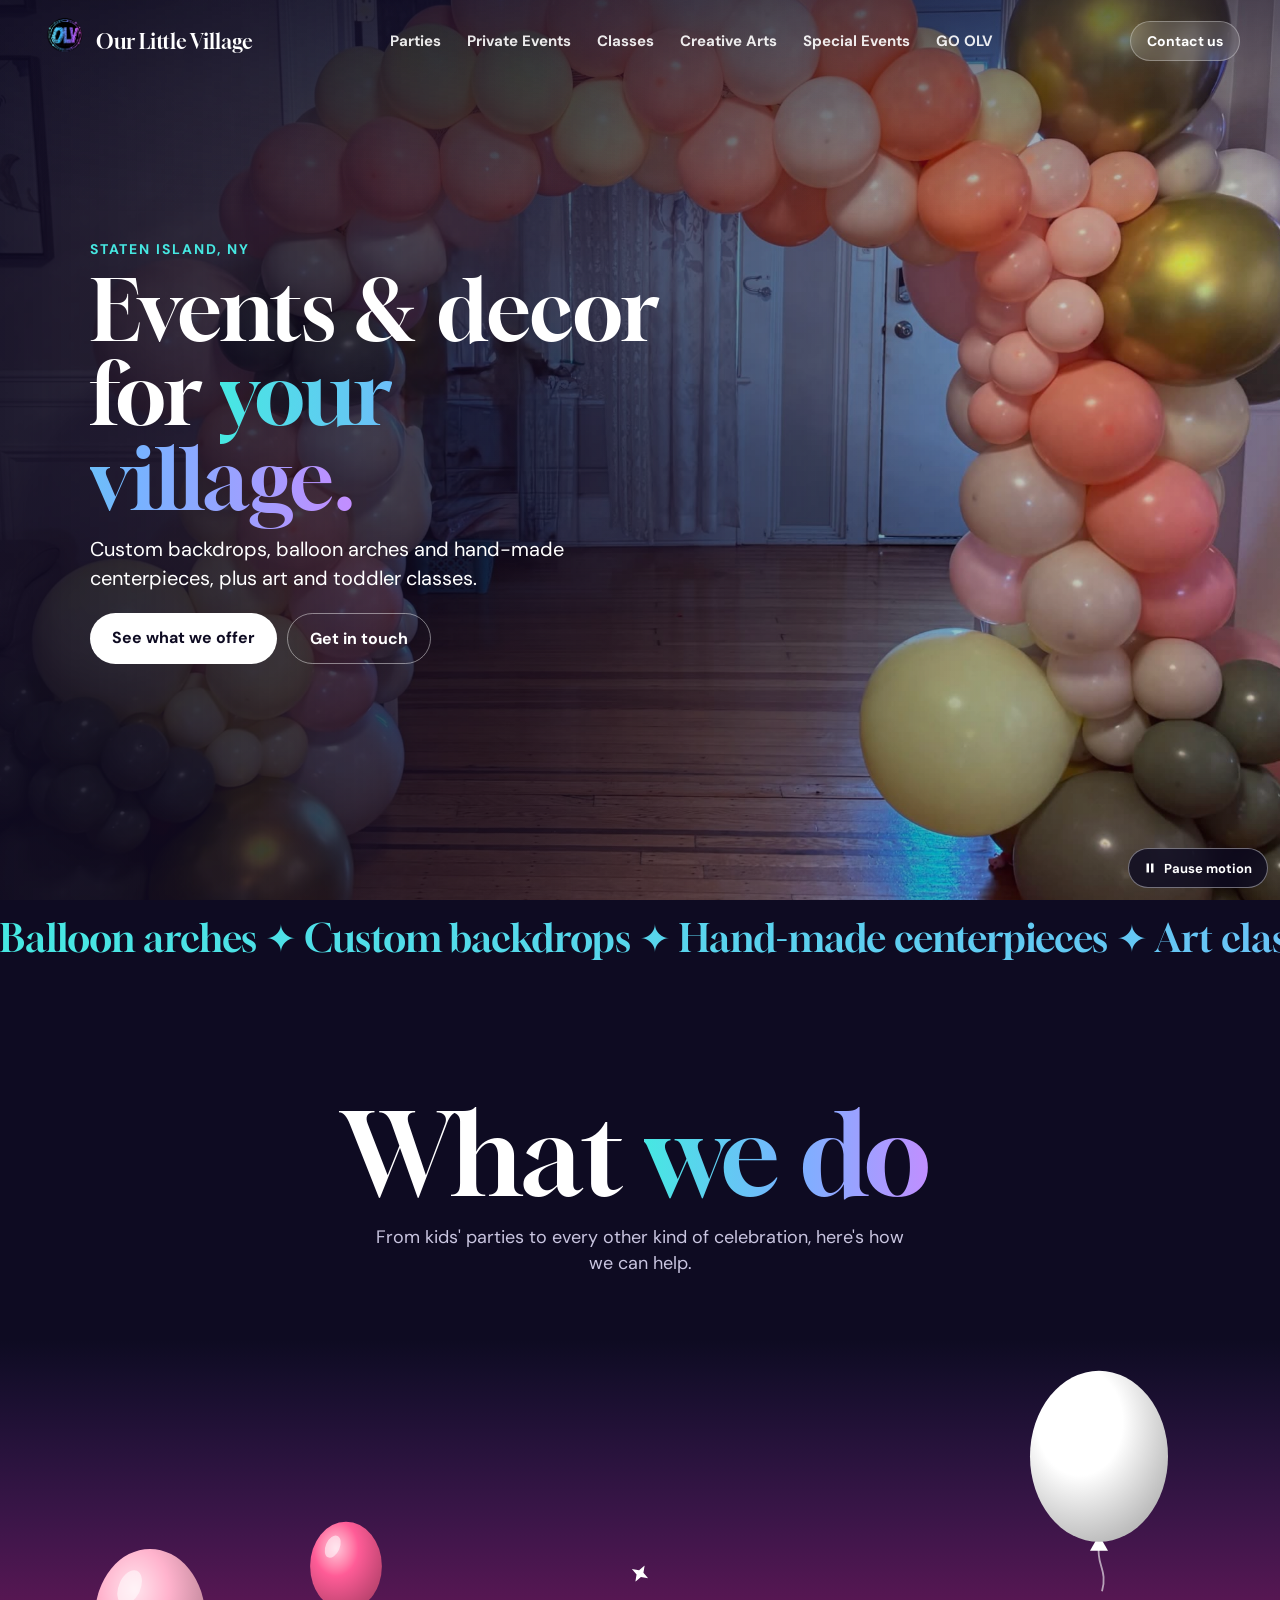
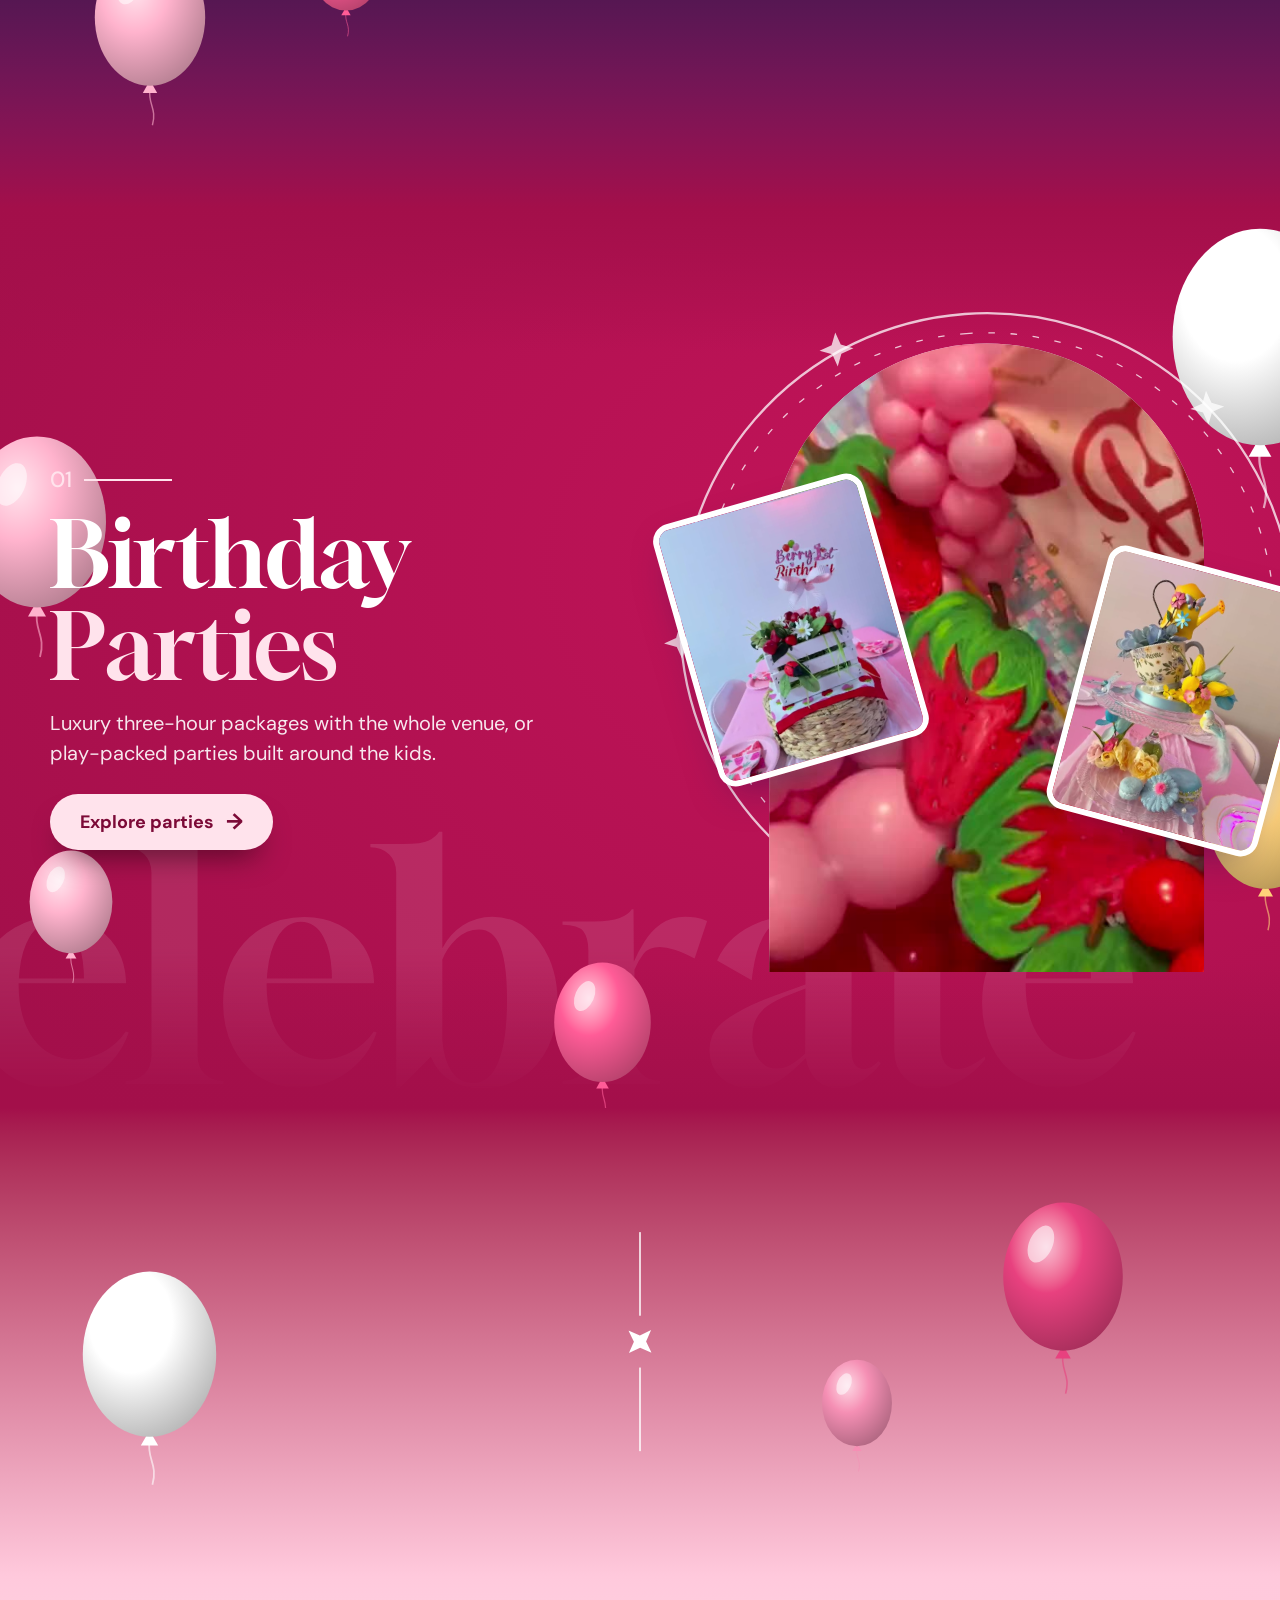
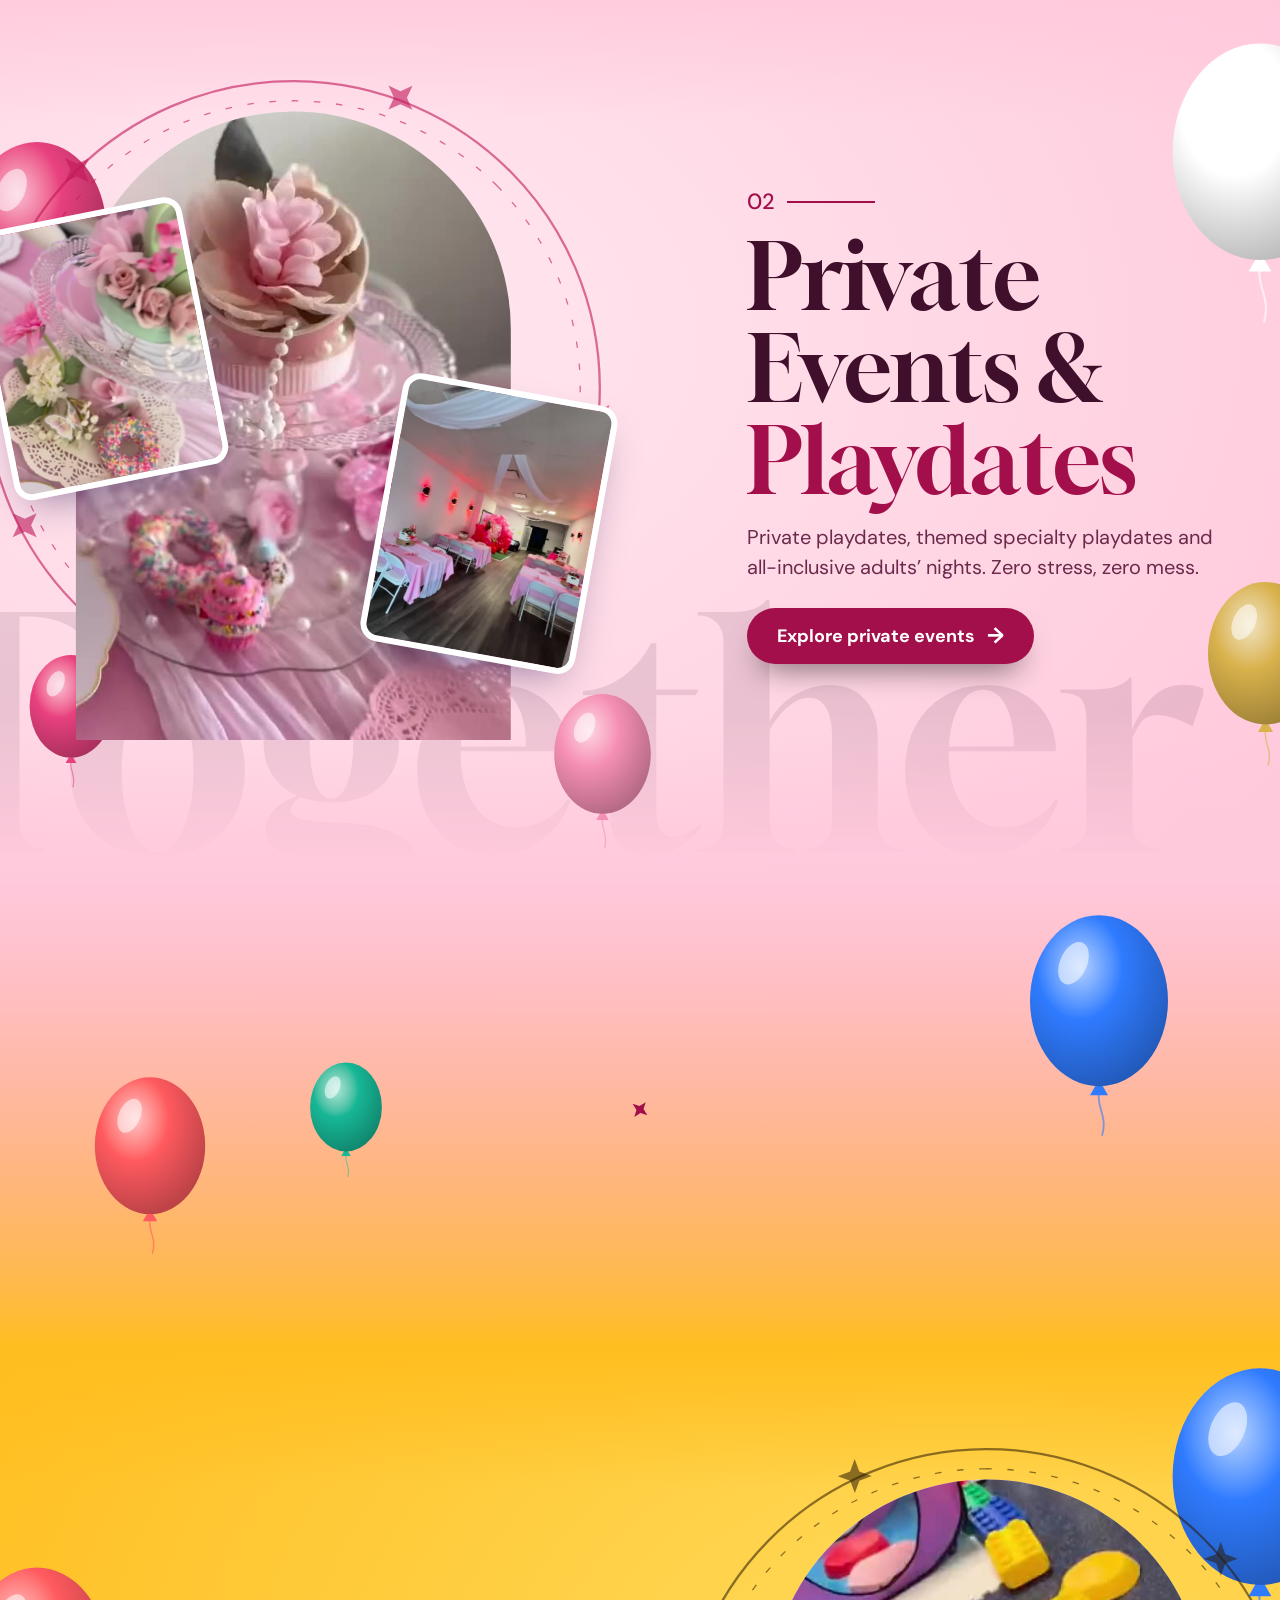
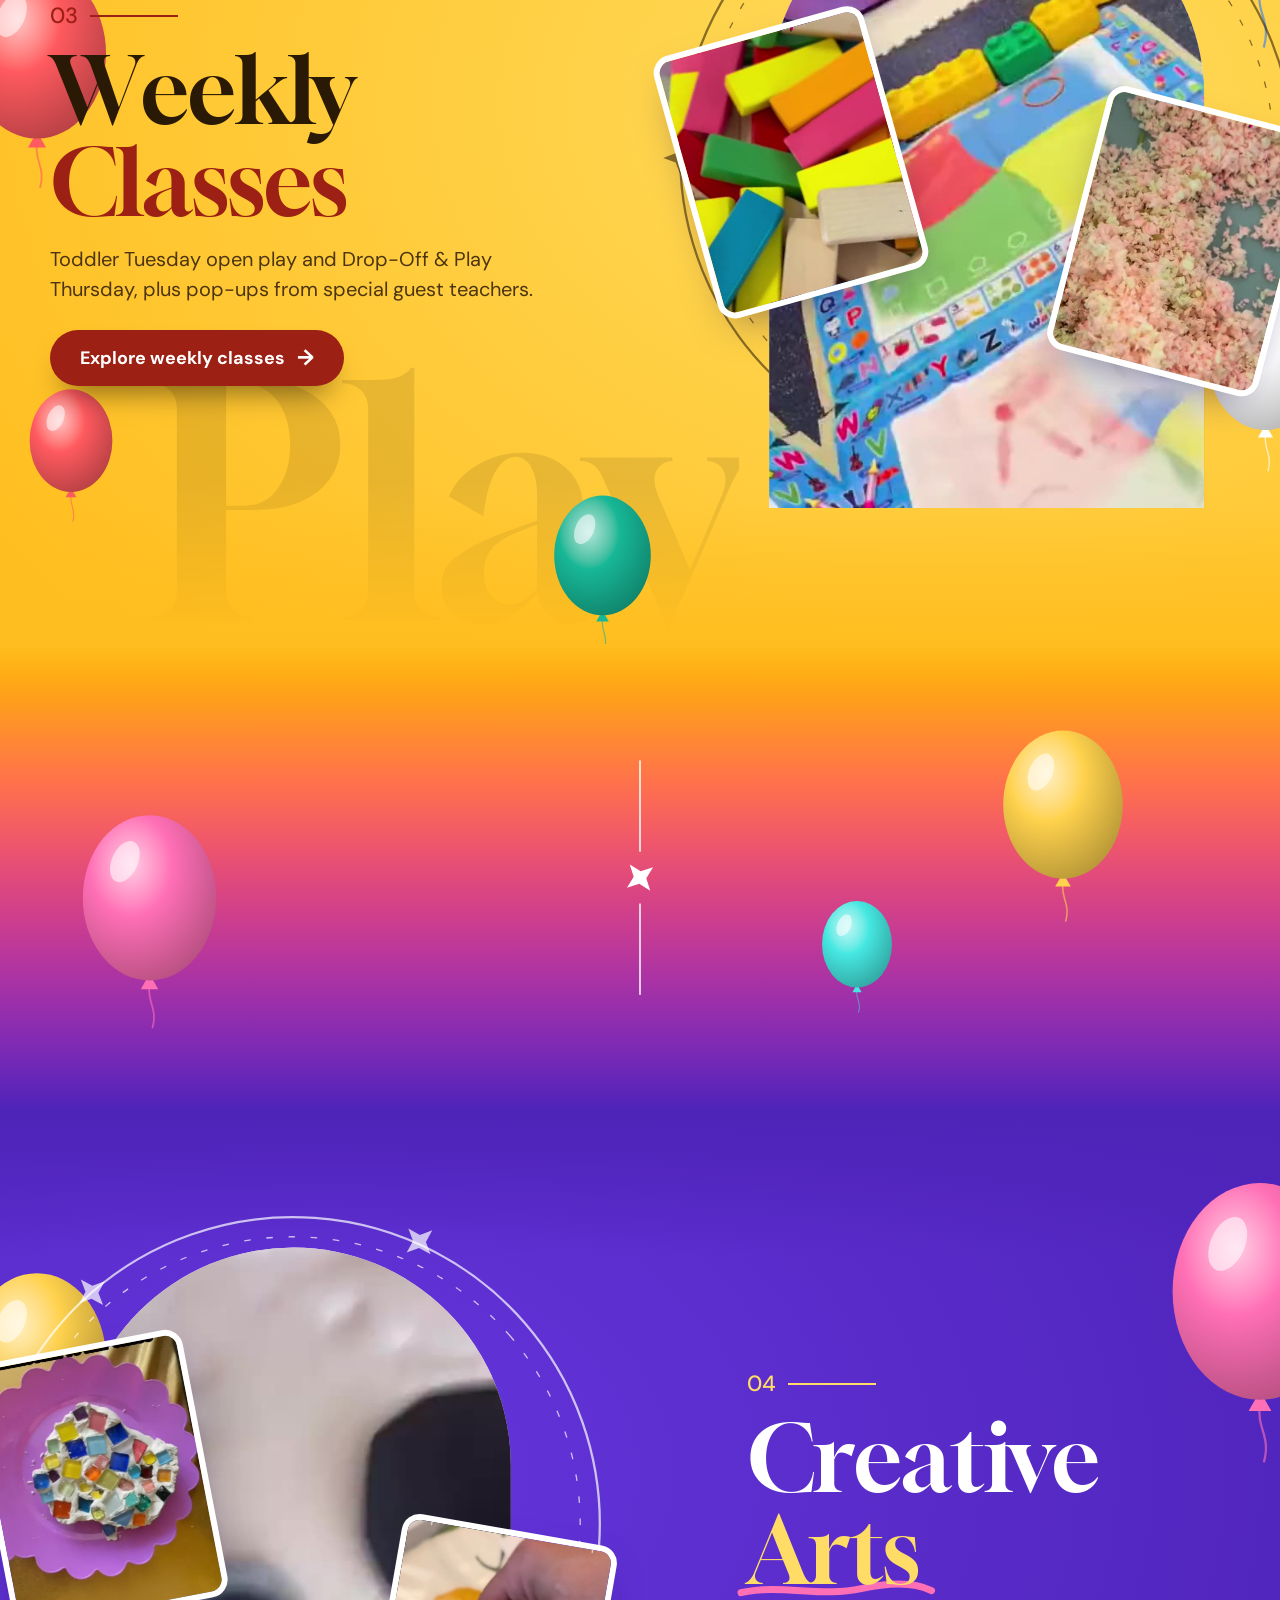
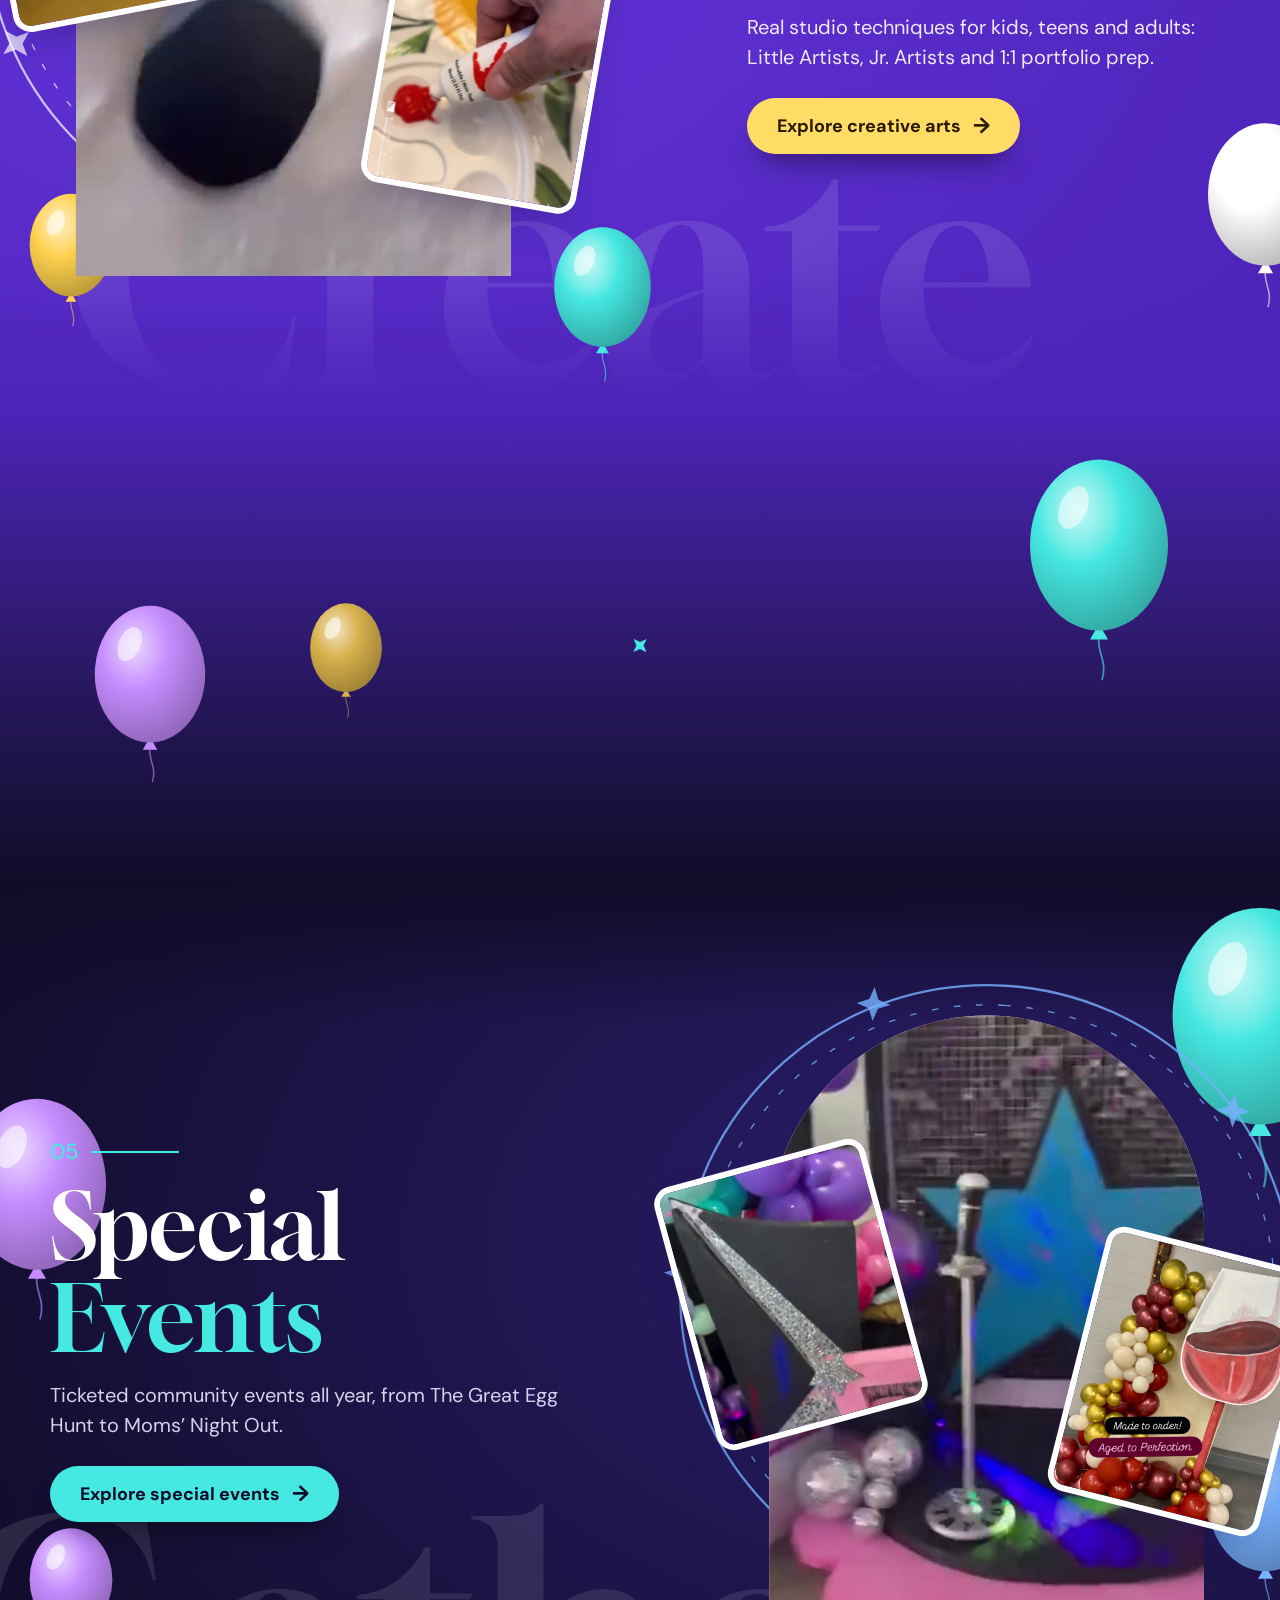
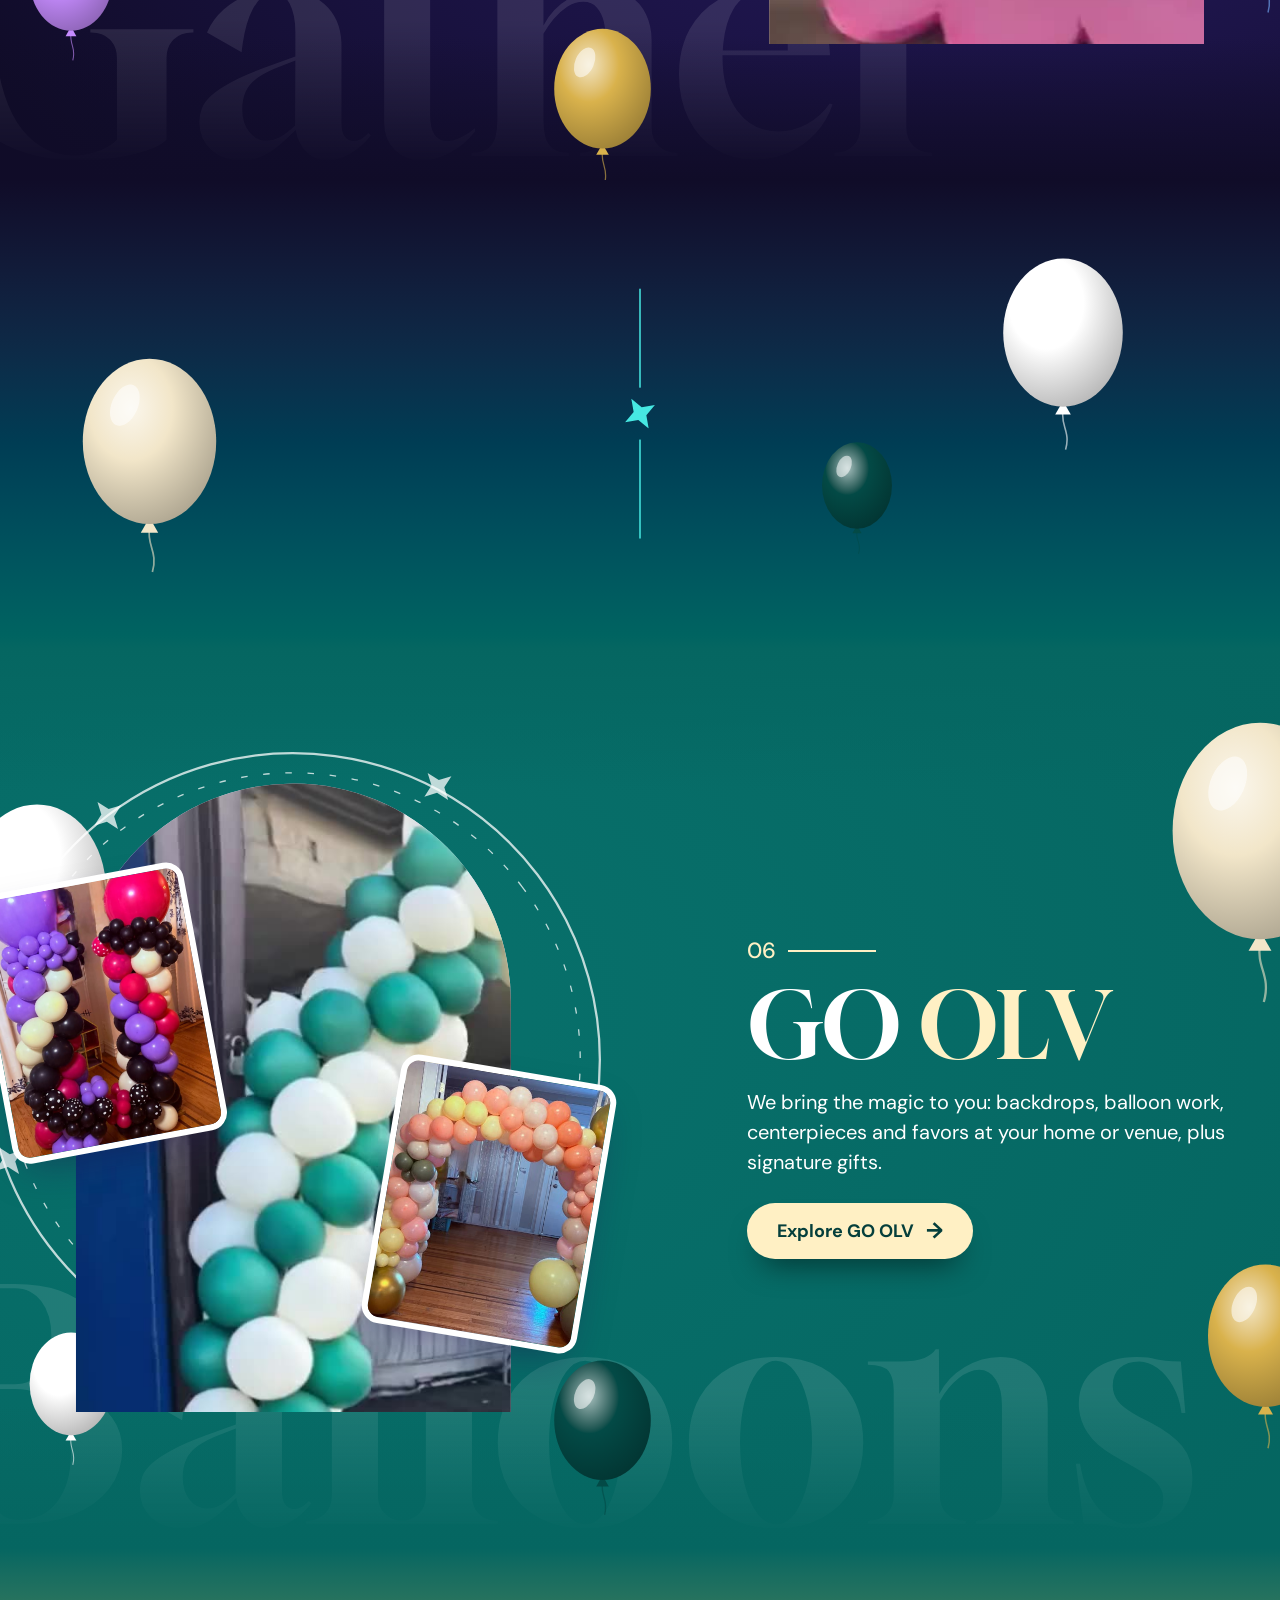
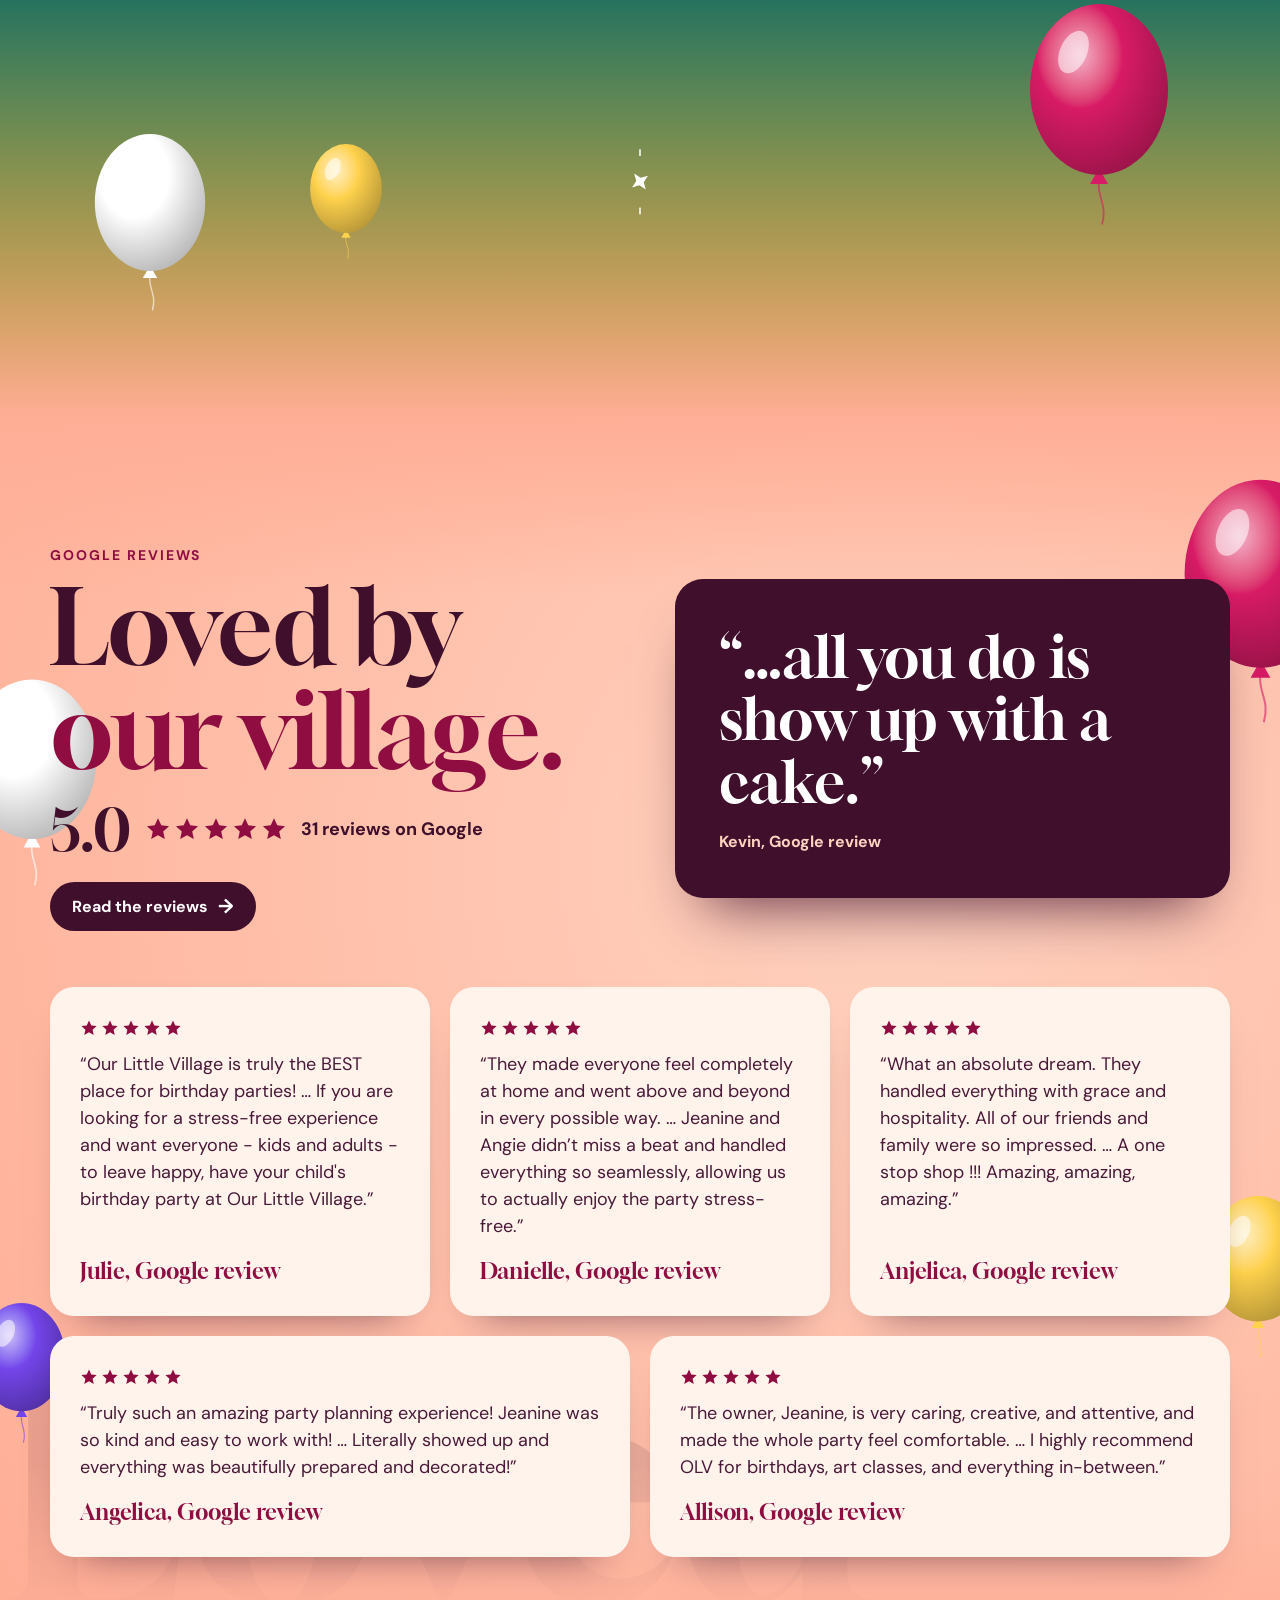
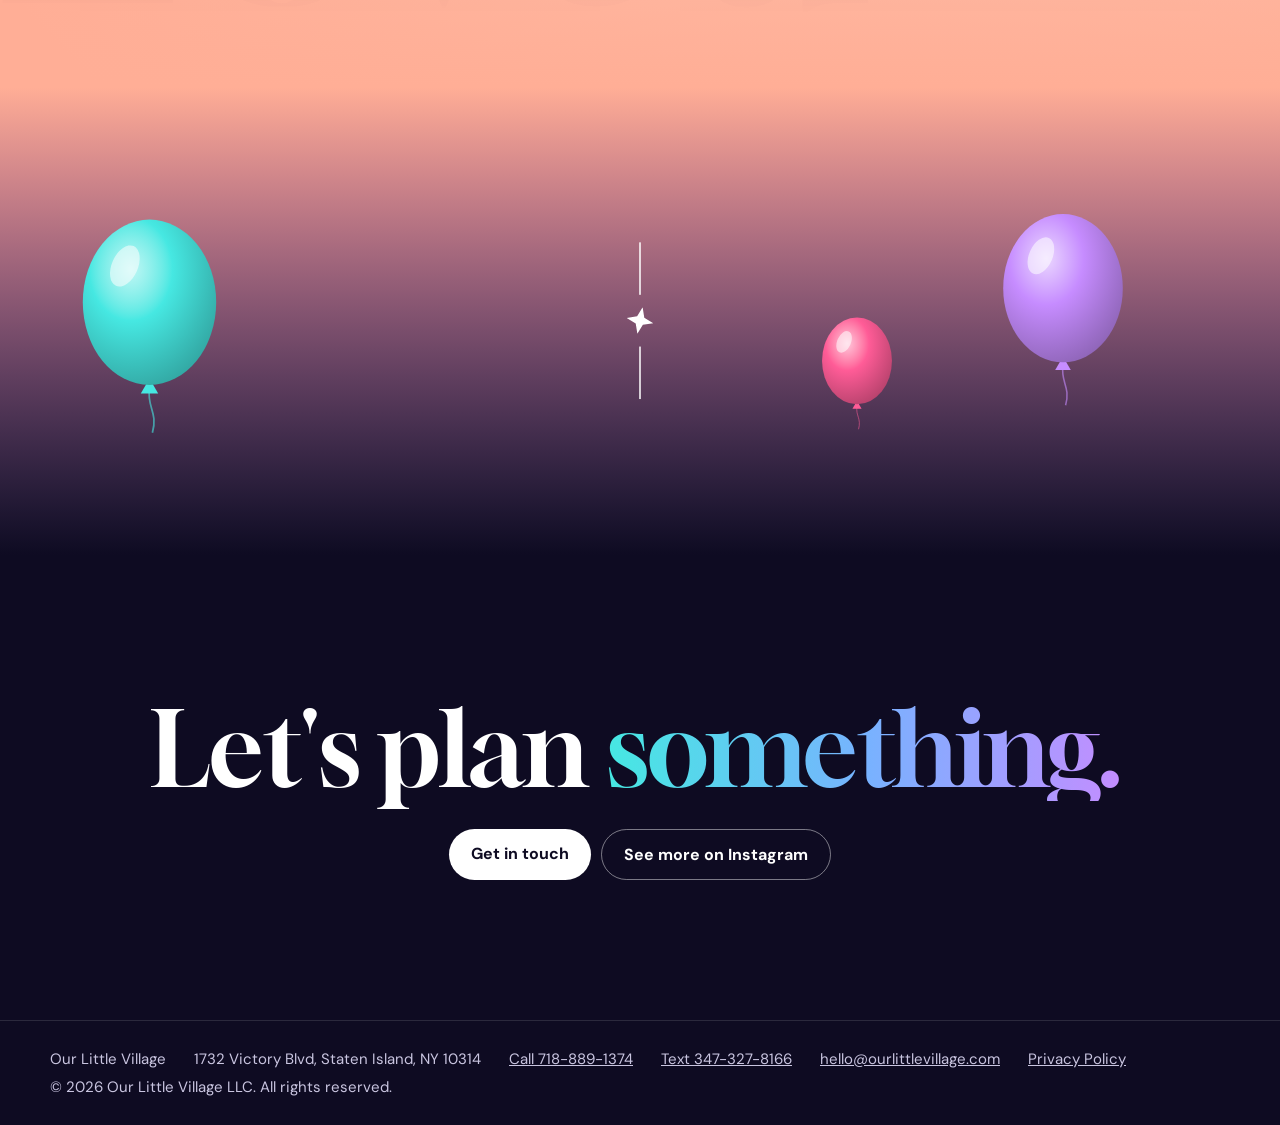
==== commit de74be49: "Intro word beats and name finale, scroll polish, share cards, site icons, lighter intro videos Co-Au" ====
--- a/index.html
+++ b/index.html
@@ -5,6 +5,20 @@
 <meta name="viewport" content="width=device-width, initial-scale=1">
 <title>Our Little Village | Events, Balloons &amp; Classes in Staten Island</title>
 <meta name="description" content="Events and decor for your village: custom backdrops, balloon arches, hand-made centerpieces, plus art and toddler classes in Staten Island, NY.">
+<link rel="canonical" href="https://ourlittlevillage.com/">
+<link rel="icon" type="image/png" href="favicon.png">
+<link rel="apple-touch-icon" href="apple-touch-icon.png">
+<meta name="theme-color" content="#0e0b22">
+<meta property="og:type" content="website">
+<meta property="og:site_name" content="Our Little Village">
+<meta property="og:title" content="Our Little Village | Events, Balloons &amp; Classes in Staten Island">
+<meta property="og:description" content="Parties, classes, special events and custom balloon decor, all under one roof in Staten Island, NY.">
+<meta property="og:url" content="https://ourlittlevillage.com/">
+<meta property="og:image" content="https://ourlittlevillage.com/assets/og/home.jpg">
+<meta property="og:image:width" content="1200">
+<meta property="og:image:height" content="630">
+<meta property="og:image:alt" content="Our Little Village: events and decor for your village, Staten Island">
+<meta name="twitter:card" content="summary_large_image">
 <link rel="preconnect" href="https://fonts.googleapis.com">
 <link rel="preconnect" href="https://fonts.gstatic.com" crossorigin>
 <link href="https://fonts.googleapis.com/css2?family=DM+Sans:opsz,wght@9..40,400;9..40,500;9..40,700&family=Gloock&display=swap" rel="stylesheet">
@@ -36,10 +50,84 @@
 .stage-site #film{opacity:0}
 .scrim{position:absolute;inset:0;opacity:0;transition:opacity 1.1s ease;background:linear-gradient(180deg,rgba(14,11,34,.45) 0%,rgba(14,11,34,.28) 34%,rgba(14,11,34,.92) 100%);pointer-events:none}
 
-.name{position:absolute;inset:0;display:grid;place-items:center;text-align:center;padding:0 16px;font:400 clamp(46px,12.5vw,112px)/1.02 var(--display);text-shadow:0 4px 32px rgba(14,11,34,.65);pointer-events:none;transition:opacity .32s ease,filter .32s ease}
-.name span{display:inline-block;opacity:0;transform:translateY(.22em);filter:blur(10px)}
+.name{position:absolute;inset:0;display:grid;place-items:center;text-align:center;padding:0 16px;font:400 clamp(46px,12.5vw,112px)/1.02 var(--display);pointer-events:none;transition:opacity .32s ease,filter .32s ease}
+.name>*{grid-area:1/1}
+.name::before{content:"";position:absolute;left:50%;top:50%;translate:-50% -50%;width:min(130vw,1200px);aspect-ratio:1.9;background:radial-gradient(closest-side,rgba(14,11,34,.78),rgba(14,11,34,.4) 60%,rgba(14,11,34,0));opacity:0;transition:opacity .5s ease}
+@media (max-width:899px){.name{font-size:clamp(52px,15vw,124px)}.name::before{aspect-ratio:1.05}}
+.stage-name .name::before{opacity:1}
+.name .set{filter:drop-shadow(0 6px 24px rgba(14,11,34,.85))}
 .name b{font-weight:inherit;display:inline-block;white-space:nowrap;margin:0 .13em}
-.stage-name .name span{opacity:1;transform:none;filter:blur(0);transition:opacity .34s ease,transform .5s var(--ease),filter .4s ease;transition-delay:calc(var(--i)*38ms)}
+.name .w span{display:inline-block;opacity:0;transform:scale(2.4);background:linear-gradient(90deg,#5ff3ec,#9cc4ff 50%,#dcb2ff);background-size:1600% 100%;background-position:calc(var(--i) * 6.667%) 0;-webkit-background-clip:text;background-clip:text;color:transparent;padding:0 .02em}
+.stage-name .name .w span{animation:slam .5s cubic-bezier(.2,1.35,.4,1) both;animation-delay:calc(var(--i) * 22ms)}
+@keyframes slam{0%{opacity:0;transform:scale(2.4)}45%{opacity:1}100%{opacity:1;transform:none}}
+.name .badge{display:block;width:clamp(76px,15vw,128px);height:clamp(76px,15vw,128px);margin:0 auto 12px;border-radius:50%;opacity:0;transform:scale(0) rotate(-220deg)}
+img.badge{box-shadow:0 0 0 2px rgba(255,255,255,.18),0 0 40px rgba(198,140,255,.55)}
+.stage-name .name img.badge{animation:badge .85s cubic-bezier(.3,1.55,.5,1) .16s both}
+@keyframes badge{to{opacity:1;transform:none}}
+.name .gleam{color:#fff;-webkit-mask-image:linear-gradient(105deg,transparent 40%,#000 50%,transparent 60%);mask-image:linear-gradient(105deg,transparent 40%,#000 50%,transparent 60%);-webkit-mask-size:300% 100%;mask-size:300% 100%;-webkit-mask-position:100% 0;mask-position:100% 0;opacity:0}
+.name .gleam .badge{visibility:hidden}
+.stage-name .name .gleam{animation:gleam 1s ease-in-out .78s both}
+@keyframes gleam{0%{opacity:.95;-webkit-mask-position:100% 0;mask-position:100% 0}100%{opacity:.95;-webkit-mask-position:0 0;mask-position:0 0}}
+.stage-name .name .fx i{animation:burst 1.3s cubic-bezier(.12,.75,.3,1) both;animation-delay:calc(.3s + var(--w) * 4)}
+
+/* The category words fly back in and collide into her name. */
+.gather{position:absolute;inset:0;pointer-events:none;overflow:hidden}
+.gather span{position:absolute;left:50%;top:50%;font:400 clamp(22px,3.6vw,44px)/1 var(--display);text-transform:uppercase;white-space:nowrap;color:var(--c);text-shadow:0 2px 18px rgba(14,11,34,.9);opacity:0;transform:translate(-50%,-50%) translate(calc(var(--x) * var(--sx,1)),var(--y))}
+@media (max-width:899px){.gather span{--sx:.62}}
+.stage-gather .gather span{animation:gather .6s cubic-bezier(.6,0,.9,.4) both;animation-delay:var(--w)}
+@keyframes gather{0%{opacity:0;transform:translate(-50%,-50%) translate(calc(var(--x) * var(--sx,1)),var(--y)) scale(1.15)}25%{opacity:1}80%{opacity:1}100%{opacity:0;transform:translate(-50%,-50%) scale(.15)}}
+.gather .flash{position:absolute;left:50%;top:50%;width:70vmax;height:70vmax;margin:-35vmax;border-radius:50%;background:radial-gradient(closest-side,#fff 0,rgba(255,255,255,.75) 22%,rgba(198,140,255,.3) 55%,rgba(70,232,226,0) 100%);opacity:0;transform:scale(0)}
+.stage-gather .gather .flash{animation:flash .75s ease-out .5s both}
+@keyframes flash{0%{opacity:0;transform:scale(.04)}22%{opacity:1}100%{opacity:0;transform:scale(1.7)}}
+.gather::after{content:"";position:absolute;inset:0;background:radial-gradient(80% 70% at 50% 50%,#fff,rgba(240,226,255,.85) 45%,rgba(198,140,255,.35));opacity:0}
+.stage-gather .gather::after{animation:wash .55s ease-out .52s both}
+@keyframes wash{0%{opacity:0}18%{opacity:.85}100%{opacity:0}}
+.stage-site .gather{display:none}
+
+/* Word beats over the walkthrough: each category pops in on its own scene. */
+.beats{position:absolute;inset:0;pointer-events:none;transition:opacity .45s ease}
+.beats::before{content:"";position:absolute;inset:0;background:radial-gradient(70% 46% at 50% 50%,rgba(14,11,34,.62),rgba(14,11,34,.28) 55%,rgba(14,11,34,0) 80%);opacity:0;transition:opacity .9s ease}
+.beats.live::before{opacity:1}
+.stage-name .beats,.stage-site .beats{opacity:0}
+.beat{position:absolute;inset:0;display:grid;place-content:center;justify-items:center;text-align:center;padding:0 16px;--c:#fff}
+.beat .word{position:relative;z-index:1;max-width:11ch;font:400 clamp(50px,13.2vw,128px)/.94 var(--display);text-transform:uppercase;color:var(--c);text-shadow:0 3px 0 rgba(14,11,34,.4),0 10px 44px rgba(14,11,34,.8)}
+.beat .word b{font-weight:inherit;display:inline-block;white-space:nowrap;margin:0 .1em}
+.beat .word span{display:inline-block;opacity:0;transform:translateY(.55em) scale(.35) rotate(var(--r))}
+.beat.on .word span{animation:pop .66s cubic-bezier(.3,1.75,.5,1) both;animation-delay:calc(var(--i)*30ms)}
+.beat.wiggle.on .word span{animation:pop .66s cubic-bezier(.3,1.75,.5,1) both,wig .26s ease-in-out 4 alternate;animation-delay:calc(var(--i)*30ms),calc(.62s + var(--i)*30ms)}
+.beat.gone .word span{animation:lift .5s ease-in both;animation-delay:calc(var(--i)*14ms)}
+@keyframes pop{0%{opacity:0;transform:translateY(.55em) scale(.35) rotate(var(--r))}55%{opacity:1}100%{opacity:1;transform:none}}
+@keyframes wig{from{transform:rotate(-7deg) translateY(-.04em)}to{transform:rotate(7deg) translateY(.04em)}}
+@keyframes lift{from{opacity:1;transform:none;filter:blur(0)}to{opacity:0;transform:translateY(-.55em) scale(.92);filter:blur(10px)}}
+.beat .tag{position:relative;z-index:1;display:inline-flex;align-items:center;gap:10px;margin-top:20px;padding:10px 18px;border-radius:999px;background:rgba(14,11,34,.6);border:1px solid rgba(255,255,255,.22);-webkit-backdrop-filter:blur(8px);backdrop-filter:blur(8px);color:#fff;font:700 clamp(12px,1.5vw,16px)/1.25 var(--body);letter-spacing:.14em;text-transform:uppercase;opacity:0;transform:translateY(14px)}
+.beat .tag::before{content:"";flex:none;width:9px;height:9px;border-radius:50%;background:var(--c);box-shadow:0 0 12px var(--c)}
+.beat.on .tag{opacity:1;transform:none;transition:opacity .4s ease .3s,transform .7s var(--ease) .3s}
+.beat.gone .tag{opacity:0;transform:translateY(-12px);transition:opacity .28s ease,transform .4s ease}
+.beat.welcome .kick{font:700 clamp(14px,1.9vw,20px)/1 var(--body);letter-spacing:.42em;text-transform:uppercase;padding-left:.42em;color:#fff;text-shadow:0 2px 18px rgba(14,11,34,.9);opacity:0;transform:translateY(10px)}
+.beat.welcome .big{font:400 clamp(72px,21vw,190px)/1 var(--display);padding:0 .06em .08em;background:var(--grad);-webkit-background-clip:text;background-clip:text;color:transparent;opacity:0;transform:scale(1.18);letter-spacing:-.02em}
+.beat.welcome.on .kick{opacity:1;transform:none;letter-spacing:.3em;transition:opacity .5s ease,transform .7s var(--ease),letter-spacing 1.4s var(--ease)}
+.beat.welcome.on .big{opacity:1;transform:none;transition:opacity .6s ease .18s,transform 1.3s var(--ease) .18s}
+.beat.welcome.gone .kick,.beat.welcome.gone .big{opacity:0;transform:translateY(-.3em);transition:opacity .35s ease,transform .45s ease}
+.beat.welcome .hold{display:grid}
+.beat.welcome .hold>*{grid-area:1/1}
+.beat.welcome .big.sh{background:none;color:rgba(14,11,34,.95);-webkit-text-stroke:.1em rgba(14,11,34,.9);filter:blur(12px)}
+.beat.skipped{visibility:hidden}
+.beat.place .kick{font-size:clamp(18px,2.6vw,28px)}
+.beat.place .tag{font-size:clamp(14px,1.9vw,19px);padding:12px 22px}
+.fx{position:absolute;left:50%;top:50%;width:0;height:0}
+.fx i{position:absolute;left:0;top:0;width:var(--s);height:var(--s);margin:calc(var(--s) / -2);border-radius:50%;background:var(--k);opacity:0}
+.fx i.bit{border-radius:2px;height:calc(var(--s) * .45)}
+.fx i.star{border-radius:0;clip-path:polygon(50% 0,61% 39%,100% 50%,61% 61%,50% 100%,39% 61%,0 50%,39% 39%)}
+.beat.on .fx i{animation:burst 1.25s cubic-bezier(.12,.75,.3,1) both;animation-delay:calc(.1s + var(--w))}
+@keyframes burst{0%{opacity:0;transform:translate(0,0) scale(.2) rotate(0)}12%{opacity:1}75%{opacity:1}100%{opacity:0;transform:translate(var(--x),var(--y)) scale(1) rotate(var(--rot))}}
+.fx i.balloon{width:calc(var(--s) * 1.6);height:calc(var(--s) * 1.95);margin:0;border-radius:50% 50% 48% 48%/56% 56% 44% 44%;background:radial-gradient(circle at 34% 28%,rgba(255,255,255,.75) 0 9%,var(--k) 34%,color-mix(in srgb,var(--k) 62%,#000) 100%);top:auto;bottom:0}
+.beat.on .fx i.balloon{animation:float 1.5s cubic-bezier(.25,.6,.3,1) both;animation-delay:var(--w)}
+@keyframes float{0%{opacity:0;transform:translate(var(--x),60svh) rotate(-8deg)}20%{opacity:1}80%{opacity:1}100%{opacity:0;transform:translate(calc(var(--x) * 1.15),var(--y)) rotate(8deg)}}
+.beat .stroke{position:relative;z-index:0;width:min(78vw,620px);height:auto;margin-top:-.15em;overflow:visible}
+.beat .stroke path{fill:none;stroke:var(--c);stroke-width:11;stroke-linecap:round;stroke-dasharray:470;stroke-dashoffset:470;filter:drop-shadow(0 4px 14px rgba(14,11,34,.6))}
+.beat.on .stroke path{stroke-dashoffset:0;transition:stroke-dashoffset .75s cubic-bezier(.6,.05,.25,1) .3s}
+.beat.gone .stroke{opacity:0;transition:opacity .3s ease}
+@media (max-width:899px){.beat .tag{letter-spacing:.1em;max-width:calc(100vw - 48px)}}
 
 .nav{position:absolute;z-index:3;top:0;left:0;right:0;display:flex;align-items:center;justify-content:space-between;gap:16px;padding:14px 16px;opacity:0;transform:translateY(-14px);transition:opacity .8s ease .15s,transform .8s var(--ease) .15s}
 .brand{display:flex;align-items:center;gap:10px;text-decoration:none;font:400 20px var(--display)}
@@ -202,6 +290,53 @@
 /* the six links only fit on one line from 1100px; narrower screens use Menu */
 @media (min-width:900px) and (max-width:1099px){.nav ul{display:none!important}.menu{display:block!important}}
 .nav li a{white-space:nowrap}
+
+/* ---- Scroll polish: letters pop in, bursts, shines (only when motion is allowed; see the last script) ---- */
+.js-pop .lw{display:inline-block;white-space:nowrap}
+.js-pop .lp{display:inline-block;opacity:0;transform:translateY(.5em) scale(.4) rotate(var(--r))}
+.js-pop .in .lp{animation:pop .66s cubic-bezier(.3,1.75,.5,1) both;animation-delay:calc(var(--d0,.1s) + var(--i) * 28ms)}
+.js-pop .in h3 em .lp,.js-pop .love.in h2 em .lp{animation:pop .66s cubic-bezier(.3,1.75,.5,1) both,glint .8s ease-in-out both;animation-delay:calc(var(--d0,.1s) + var(--i) * 28ms),calc(var(--d0,.1s) + .8s + var(--i) * 55ms)}
+.js-pop .ch[data-clip=toddler].in h3 .lp{animation:pop .66s cubic-bezier(.3,1.75,.5,1) both,wig .26s ease-in-out 4 alternate;animation-delay:calc(var(--d0) + var(--i) * 28ms),calc(var(--d0) + .62s + var(--i) * 28ms)}
+@keyframes glint{45%{color:#fff;text-shadow:0 0 22px rgba(255,255,255,.95),0 0 5px #fff}}
+.js-pop .ch h3,.js-pop .offer-head h2,.js-pop .closing h2{position:relative;isolation:isolate}
+.pfx{position:absolute;left:var(--fx-x,34%);top:50%;width:0;height:0;pointer-events:none;z-index:-1}
+.pfx i{position:absolute;left:0;top:0;width:var(--s);height:var(--s);margin:calc(var(--s) / -2);border-radius:50%;background:var(--k);opacity:0}
+.pfx i.bit{border-radius:2px;height:calc(var(--s) * .45)}
+.pfx i.star{border-radius:0;clip-path:polygon(50% 0,61% 39%,100% 50%,61% 61%,50% 100%,39% 61%,0 50%,39% 39%)}
+.pfx i.balloon{width:calc(var(--s) * 1.6);height:calc(var(--s) * 1.95);margin:0;border-radius:50% 50% 48% 48%/56% 56% 44% 44%;background:radial-gradient(circle at 34% 28%,rgba(255,255,255,.75) 0 9%,var(--k) 34%,color-mix(in srgb,var(--k) 62%,#000) 100%)}
+.in .pfx i{animation:burst 1.35s cubic-bezier(.12,.75,.3,1) both;animation-delay:calc(var(--d0,.1s) + .25s + var(--w))}
+.in .pfx i.balloon{animation:rise-up 2.4s cubic-bezier(.25,.6,.3,1) both;animation-delay:calc(var(--d0,.1s) + var(--w))}
+@keyframes rise-up{0%{opacity:0;transform:translate(var(--x),300px) rotate(-8deg)}15%{opacity:1}80%{opacity:1}100%{opacity:0;transform:translate(calc(var(--x) * 1.2),var(--y)) rotate(8deg)}}
+.js-pop .ch h3 em{position:relative;display:inline-block;isolation:isolate}
+.brush{position:absolute;left:-6%;bottom:-.1em;width:112%;height:.34em;overflow:visible;z-index:-1}
+.brush path{fill:none;stroke:#ff6fb5;stroke-width:14;stroke-linecap:round;stroke-dasharray:470;stroke-dashoffset:470}
+.in .brush path{stroke-dashoffset:0;transition:stroke-dashoffset .8s cubic-bezier(.6,.05,.25,1) .85s}
+
+/* Gradient words get a light that sweeps across them. */
+.offer-head em,.closing em,.copy h1 em{background:linear-gradient(105deg,transparent 40%,rgba(255,255,255,.95) 50%,transparent 60%) no-repeat,var(--grad);background-size:260% 100%,100% 100%;background-position:170% 0,0 0;-webkit-background-clip:text;background-clip:text}
+@keyframes shine{from{background-position:170% 0,0 0}to{background-position:-70% 0,0 0}}
+@keyframes shine-loop{0%{background-position:170% 0,0 0}28%,100%{background-position:-70% 0,0 0}}
+.js-pop .offer-head em,.js-pop .closing em{display:inline-block;--r:-6deg;opacity:0;transform:translateY(.4em) scale(.4) rotate(-6deg)}
+.js-pop .offer-head.in em{animation:pop .85s cubic-bezier(.3,1.6,.5,1) .3s both,shine 1.4s ease-in-out 1.15s both}
+.js-pop .closing.in em{animation:pop .85s cubic-bezier(.3,1.6,.5,1) .4s both,shine-loop 5s ease-in-out 1.25s infinite}
+.js-pop.stage-site .copy h1 em{animation:shine 1.6s ease-in-out 1.5s both}
+.js-pop .closing.in .btn.main{animation:ring 2.2s ease-out 1.6s 3}
+@keyframes ring{0%{box-shadow:0 0 0 0 rgba(70,232,226,.75)}100%{box-shadow:0 0 0 22px rgba(70,232,226,0)}}
+.js-pop.motion-paused .closing.in em{animation:pop .85s cubic-bezier(.3,1.6,.5,1) .4s both}
+.js-pop.motion-paused .closing.in .btn.main{animation:none}
+
+/* Reviews: stars pop, numbers count, cards rise, the big quote writes on. */
+.js-pop .love .stars svg{transform:scale(0) rotate(-90deg);transition:transform .55s cubic-bezier(.3,1.8,.5,1)}
+.js-pop .love .go .stars svg,.js-pop .love .go.stars svg,.js-pop .loves figure.go .stars svg{transform:none}
+.js-pop .love .stars svg:nth-child(2){transition-delay:.08s}.js-pop .love .stars svg:nth-child(3){transition-delay:.16s}
+.js-pop .love .stars svg:nth-child(4){transition-delay:.24s}.js-pop .love .stars svg:nth-child(5){transition-delay:.32s}
+.js-pop .score .stars svg{transition-duration:.6s}
+.js-pop .loves figure{opacity:0;translate:0 36px;transition:opacity .7s ease,translate .9s var(--ease),box-shadow .4s ease;transition-delay:calc(var(--k) * .12s)}
+.js-pop .loves figure.go{opacity:1;translate:none}
+.js-pop .loves figure.go .stars svg{transition-delay:calc(var(--k) * .12s + .25s + var(--n) * .08s)}
+.js-pop .loves figure.go:hover{translate:0 -6px;box-shadow:0 34px 50px -30px rgba(63,15,44,.85);transition-delay:0s}
+.js-pop .pull .pw{display:inline-block;opacity:0;translate:0 .35em;filter:blur(6px);transition:opacity .5s ease,translate .7s var(--ease),filter .6s ease;transition-delay:calc(.45s + var(--i) * .07s)}
+.js-pop .love.in .pull .pw{opacity:1;translate:none;filter:none}
 </style>
 <link rel="stylesheet" href="assets/access.css">
 </head>
@@ -213,6 +348,8 @@
     <video id="film" muted playsinline preload="auto"></video>
   </div>
   <div class="scrim"></div>
+  <div class="beats" id="beats" aria-hidden="true"></div>
+  <div class="gather" id="gather" aria-hidden="true"></div>
   <div class="name" id="name" aria-hidden="true"></div>
   <nav class="nav" aria-label="Main">
     <a class="brand" href="#top"><img src="assets/logo.png" alt=""><span>Our Little Village</span></a>
@@ -305,17 +442,85 @@
 <script src="assets/motion.js"></script>
 <script>
 (function(){
-  var NAME_AT = 10.1, SITE_AT = 11.75;   // seconds into the walkthrough
+  var GATHER_AT = 9.8, NAME_AT = 10.4, SITE_AT = 12.2;   // seconds into the walkthrough
   var root = document.documentElement, body = document.body;
   var film = document.getElementById('film');
   var skip = document.getElementById('skip');
   var nameEl = document.getElementById('name');
-  var finished = false, nameShown = false;
-
-  var n = 0;
-  nameEl.innerHTML = '<div>' + 'Our Little Village'.split(' ').map(function(word){
-    return '<b>' + word.split('').map(function(ch){ return '<span style="--i:' + (n++) + '">' + ch + '</span>'; }).join('') + '</b>';
-  }).join(' ') + '</div>';
+  var finished = false, nameShown = false, gathered = false;
+
+  // Her name, a white copy on top for the shine sweep, and sparkles.
+  function nameSet(cls, badge){
+    var n = 0;
+    return '<div class="' + cls + '">' + badge + '<div>' + 'Our Little Village'.split(' ').map(function(word){
+      return '<b class="' + (cls === 'set' ? 'w' : '') + '">' + word.split('').map(function(ch){ return '<span style="--i:' + (n++) + '">' + ch + '</span>'; }).join('') + '</b>';
+    }).join(' ') + '</div></div>';
+  }
+  var stars = '';
+  for (var s = 0; s < 14; s++) {
+    var ang = s / 14 * Math.PI * 2 + .2, dist = 210 + s * 41 % 110;
+    stars += '<i class="star" style="--k:' + ['#ffffff','#46e8e2','#c68cff','#f6d77f','#ff6fa5'][s % 5] + ';--s:' + (12 + s * 5 % 14) + 'px;--x:' + Math.round(Math.cos(ang) * dist * 1.7) + 'px;--y:' + Math.round(Math.sin(ang) * dist * .8) + 'px;--rot:' + (s * 53 % 180) + 'deg;--w:' + (s * 17 % 90) + 'ms"></i>';
+  }
+  nameEl.innerHTML = '<div class="fx">' + stars + '</div>' +
+    nameSet('set', '<img class="badge" src="assets/logo-badge.png" alt="">') + nameSet('gleam', '<i class="badge"></i>');
+
+  var gatherEl = document.getElementById('gather');
+  gatherEl.innerHTML = [
+    ['Parties', '#ff6fa5', '-34vw', '-30svh', 0],
+    ['Balloons', '#f6d77f', '33vw', '-27svh', 40],
+    ['Special Events', '#c68cff', '-31vw', '27svh', 70],
+    ['Classes', '#ff8085', '35vw', '25svh', 25],
+    ['Creative Arts', '#ffd24d', '0vw', '38svh', 55]
+  ].map(function(g){ return '<span style="--c:' + g[1] + ';--x:' + g[2] + ';--y:' + g[3] + ';--w:' + g[4] + 'ms">' + g[0] + '</span>'; }).join('') + '<div class="flash"></div>';
+
+  // Word beats, timed to the scene each one sits on (seconds into the walkthrough).
+  var BEATS = [
+    {at:.3, to:1.9, kind:'welcome'},
+    {at:2.05, to:3.25, word:'Parties', tag:'Luxury & kids’ play packages', c:'#ff6fa5', fx:'confetti', k:['#ff6fa5','#ffd24d','#46e8e2','#ffffff','#c68cff']},
+    {at:3.4, to:4.65, word:'Balloons & Backdrops', tag:'Designed, delivered & installed', c:'#f6d77f', fx:'balloons', k:['#f6d77f','#ffffff','#ff9ec4','#f2e6c9','#46e8e2']},
+    {at:4.8, to:6.05, word:'Special Events', tag:'Ticketed fun all year long', c:'#c68cff', fx:'stars', k:['#c68cff','#46e8e2','#ffffff','#78b2ff','#f6d77f']},
+    {at:6.2, to:7.5, word:'Classes', tag:'Toddler play & drop-off', c:'#ff8085', fx:'confetti', wiggle:true, k:['#ff8085','#78b2ff','#17d8a8','#ffd24d','#ffffff']},
+    {at:7.65, to:8.9, word:'Creative Arts', tag:'Fine art for kids, teens & adults', c:'#ffd24d', fx:'stroke', k:['#ffd24d','#ff6fb5','#46e8e2']},
+    {at:9.0, to:9.8, kind:'place'}
+  ];
+  var beatsEl = document.getElementById('beats');
+  function esc(s){ return s.replace(/&/g, '&amp;'); }
+  function particles(b){
+    var out = '', n = b.fx === 'balloons' ? 7 : 22;
+    for (var j = 0; j < n; j++) {
+      var a = (j / n) * Math.PI * 2 + (j % 3) * .35, d = 150 + (j * 53 % 170), k = b.k[j % b.k.length];
+      if (b.fx === 'balloons') {
+        out += '<i class="balloon" style="--k:' + k + ';--s:' + (26 + j * 7 % 22) + 'px;--x:' + ((j - 3) * 13) + 'vw;--y:-' + (40 + j * 9 % 25) + 'svh;--w:' + (j * 70) + 'ms"></i>';
+      } else {
+        out += '<i class="' + (b.fx === 'stars' ? 'star' : (j % 2 ? 'bit' : '')) + '" style="--k:' + k + ';--s:' + (b.fx === 'stars' ? 14 + j * 7 % 16 : 8 + j * 5 % 9) + 'px;--x:' + Math.round(Math.cos(a) * d * 1.6) + 'px;--y:' + Math.round(Math.sin(a) * d) + 'px;--rot:' + (j * 67 % 360) + 'deg;--w:' + (j * 9 % 80) + 'ms"></i>';
+      }
+    }
+    return '<div class="fx">' + out + '</div>';
+  }
+  beatsEl.innerHTML = BEATS.map(function(b){
+    if (b.kind === 'welcome') return '<div class="beat welcome"><p class="kick">Welcome to the</p><div class="hold"><p class="big sh">village.</p><p class="big">village.</p></div></div>';
+    if (b.kind === 'place') return '<div class="beat welcome place" style="--c:#46e8e2"><p class="kick">All under one roof</p><p class="tag">Staten Island, NY</p></div>';
+    var i = 0;
+    var word = b.word.split(' ').map(function(w){
+      return '<b>' + w.split('').map(function(ch){ return '<span style="--i:' + (i++) + ';--r:' + ((i % 2 ? -1 : 1) * (6 + i * 7 % 10)) + 'deg">' + esc(ch) + '</span>'; }).join('') + '</b>';
+    }).join(' ');
+    return '<div class="beat' + (b.wiggle ? ' wiggle' : '') + '" style="--c:' + b.c + '">' + (b.fx === 'stroke' ? '' : particles(b)) +
+      '<p class="word">' + word + '</p>' +
+      (b.fx === 'stroke' ? '<svg class="stroke" viewBox="0 0 400 40" aria-hidden="true"><path d="M10 26C90 8 170 36 250 18S370 12 390 22"/></svg>' : '') +
+      '<p class="tag">' + esc(b.tag) + '</p></div>';
+  }).join('');
+  [].forEach.call(beatsEl.children, function(el, j){ BEATS[j].el = el; });
+  function beatsAt(t){
+    beatsEl.classList.toggle('live', t >= .15 && t < NAME_AT);
+    BEATS.forEach(function(b){
+      var s = t < b.at ? '' : t < b.to ? 'on' : 'gone';
+      if (s === b.s) return;
+      b.el.classList.toggle('skipped', s === 'gone' && b.s !== 'on');   // jumped past it (seek or stall): don't play its exit
+      b.s = s;
+      b.el.classList.toggle('on', s === 'on');
+      b.el.classList.toggle('gone', s === 'gone');
+    });
+  }
 
   // After the walkthrough, her sharpest media rotates behind the headline so nothing sits as a frozen video frame.
   var SLIDES = [
@@ -365,6 +570,8 @@
 
   film.addEventListener('timeupdate', tick);
   function tick(){
+    if (!finished) beatsAt(film.currentTime);
+    if (!gathered && film.currentTime >= GATHER_AT) { gathered = true; root.classList.add('stage-gather'); }
     if (!nameShown && film.currentTime >= NAME_AT) { nameShown = true; root.classList.add('stage-name'); }
     if (film.currentTime >= SITE_AT) showSite(false);
   }
@@ -510,5 +717,120 @@
   update();
 })();
 </script>
+<script>
+// Scroll polish: letter pops, bursts and count-ups. Skipped entirely for reduced motion, so nothing is ever hidden.
+(function(){
+  if ((window.matchMedia && matchMedia('(prefers-reduced-motion: reduce)').matches) || !('IntersectionObserver' in window)) return;
+  var root = document.documentElement;
+  root.classList.add('js-pop');
+
+  function letters(el, d0){
+    var i = 0;
+    el.setAttribute('aria-label', el.textContent.replace(/\s+/g, ' ').trim());
+    (function walk(node){
+      [].slice.call(node.childNodes).forEach(function(c){
+        if (c.nodeType === 1) { if (!c.hasAttribute('data-whole')) walk(c); return; }
+        if (c.nodeType !== 3) return;
+        var frag = document.createDocumentFragment();
+        c.textContent.split(/(\s+)/).forEach(function(part){
+          if (!part) return;
+          if (/^\s+$/.test(part)) return frag.appendChild(document.createTextNode(' '));
+          var w = document.createElement('span');
+          w.className = 'lw'; w.setAttribute('aria-hidden', 'true');
+          part.split('').forEach(function(ch){
+            var s = document.createElement('span');
+            s.className = 'lp'; s.textContent = ch;
+            s.style.setProperty('--i', i);
+            s.style.setProperty('--r', ((i % 2 ? -1 : 1) * (6 + i * 7 % 10)) + 'deg');
+            i++; w.appendChild(s);
+          });
+          frag.appendChild(w);
+        });
+        c.parentNode.replaceChild(frag, c);
+      });
+    })(el);
+    el.style.setProperty('--d0', d0);
+  }
+
+  // kind: confetti | stars | balloons
+  function burst(cols, kind, x){
+    var out = '', n = kind === 'balloons' ? 6 : 20;
+    for (var j = 0; j < n; j++) {
+      var a = j / n * Math.PI * 2 + (j % 3) * .35, d = 120 + j * 47 % 140, k = cols[j % cols.length];
+      if (kind === 'balloons') out += '<i class="balloon" style="--k:' + k + ';--s:' + (22 + j * 7 % 18) + 'px;--x:' + ((j - 2.5) * 46) + 'px;--y:-' + (160 + j * 37 % 120) + 'px;--w:' + (j * 110) + 'ms"></i>';
+      else out += '<i class="' + (kind === 'stars' ? 'star' : (j % 2 ? 'bit' : '')) + '" style="--k:' + k + ';--s:' + (kind === 'stars' ? 13 + j * 7 % 14 : 8 + j * 5 % 8) + 'px;--x:' + Math.round(Math.cos(a) * d * 1.5) + 'px;--y:' + Math.round(Math.sin(a) * d * .8) + 'px;--rot:' + (j * 67 % 360) + 'deg;--w:' + (j * 9 % 80) + 'ms"></i>';
+    }
+    return '<span class="pfx" aria-hidden="true"' + (x ? ' style="--fx-x:' + x + '"' : '') + '>' + out + '</span>';
+  }
+
+  var FX = {
+    parties:  ['confetti', ['#ffffff', '#ffd24d', '#ffb3cd', '#46e8e2']],
+    'private':['stars',    ['#c2185b', '#d9b24c', '#8b46e8', '#ffffff']],
+    toddler:  ['confetti', ['#2750cf', '#e8413f', '#0ea883', '#ffffff']],
+    art:      ['stars',    ['#ffdc66', '#ff6fb5', '#46e8e2', '#ffffff']],
+    special:  ['stars',    ['#46e8e2', '#ffffff', '#f6d77f', '#c68cff']],
+    balloons: ['balloons', ['#fff0c4', '#ffffff', '#f6d77f', '#ff9ec4', '#46e8e2']]
+  };
+
+  var watch = [];
+  [].forEach.call(document.querySelectorAll('.ch'), function(ch){
+    var h = ch.querySelector('h3'), fx = FX[ch.getAttribute('data-clip')];
+    letters(h, '.15s');
+    h.insertAdjacentHTML('beforeend', burst(fx[1], fx[0], fx[0] === 'balloons' ? '88%' : ''));
+    if (ch.getAttribute('data-clip') === 'art') h.querySelector('em').insertAdjacentHTML('beforeend', '<svg class="brush" viewBox="0 0 400 40" aria-hidden="true"><path d="M10 26C90 8 170 36 250 18S370 12 390 22"/></svg>');
+  });
+
+  var offer = document.querySelector('.offer-head');
+  offer.querySelector('em').setAttribute('data-whole', '');
+  letters(offer.querySelector('h2'), '0s');
+  offer.querySelector('h2').insertAdjacentHTML('beforeend', burst(['#46e8e2', '#78b2ff', '#c68cff', '#ff5c97', '#ffd24d'], 'confetti', '50%'));
+  watch.push(offer);
+
+  var closing = document.querySelector('.closing');
+  closing.querySelector('em').setAttribute('data-whole', '');
+  letters(closing.querySelector('h2'), '0s');
+  closing.querySelector('h2').insertAdjacentHTML('beforeend', burst(['#46e8e2', '#78b2ff', '#c68cff', '#ff5c97', '#ffd24d', '#ffffff'], 'confetti', '50%'));
+  watch.push(closing);
+
+  letters(document.querySelector('.love h2'), '.15s');
+  var pull = document.querySelector('.pull p'), wi = 0;
+  pull.setAttribute('aria-label', pull.textContent);
+  pull.innerHTML = pull.textContent.split(' ').map(function(w){ return '<span class="pw" aria-hidden="true" style="--i:' + (wi++) + '">' + w + '</span>'; }).join(' ');
+
+  var score = document.querySelector('.score');
+  watch.push(score);
+  [].forEach.call(document.querySelectorAll('.loves figure'), function(f, k){
+    f.style.setProperty('--k', k % 3);
+    [].forEach.call(f.querySelectorAll('.stars svg'), function(s, n){ s.style.setProperty('--n', n); });
+    watch.push(f);
+  });
+
+  function count(el, to, decimals, ms){
+    var t0 = null;
+    (function step(t){
+      if (t0 === null) t0 = t;
+      var p = Math.min(1, (t - t0) / ms), e = 1 - Math.pow(1 - p, 3);
+      el.textContent = (to * e).toFixed(decimals);
+      if (p < 1) requestAnimationFrame(step);
+    })(performance.now());
+  }
+
+  var seen = new IntersectionObserver(function(entries){
+    entries.forEach(function(e){
+      if (!e.isIntersecting) return;
+      var el = e.target;
+      seen.unobserve(el);
+      if (el === offer || el === closing) { el.classList.add('in'); return; }
+      el.classList.add('go');
+      if (el === score) {
+        var b = score.querySelector('b'), sp = score.querySelector('span'), m = sp.textContent.match(/^(\d+)(.*)$/);
+        count(b, 5, 1, 1100);
+        if (m) { sp.innerHTML = '<span class="cnt">0</span>' + m[2]; count(sp.firstChild, +m[1], 0, 1400); }
+      }
+    });
+  }, { threshold: .3 });
+  watch.forEach(function(el){ seen.observe(el); });
+})();
+</script>
 </body>
 </html>
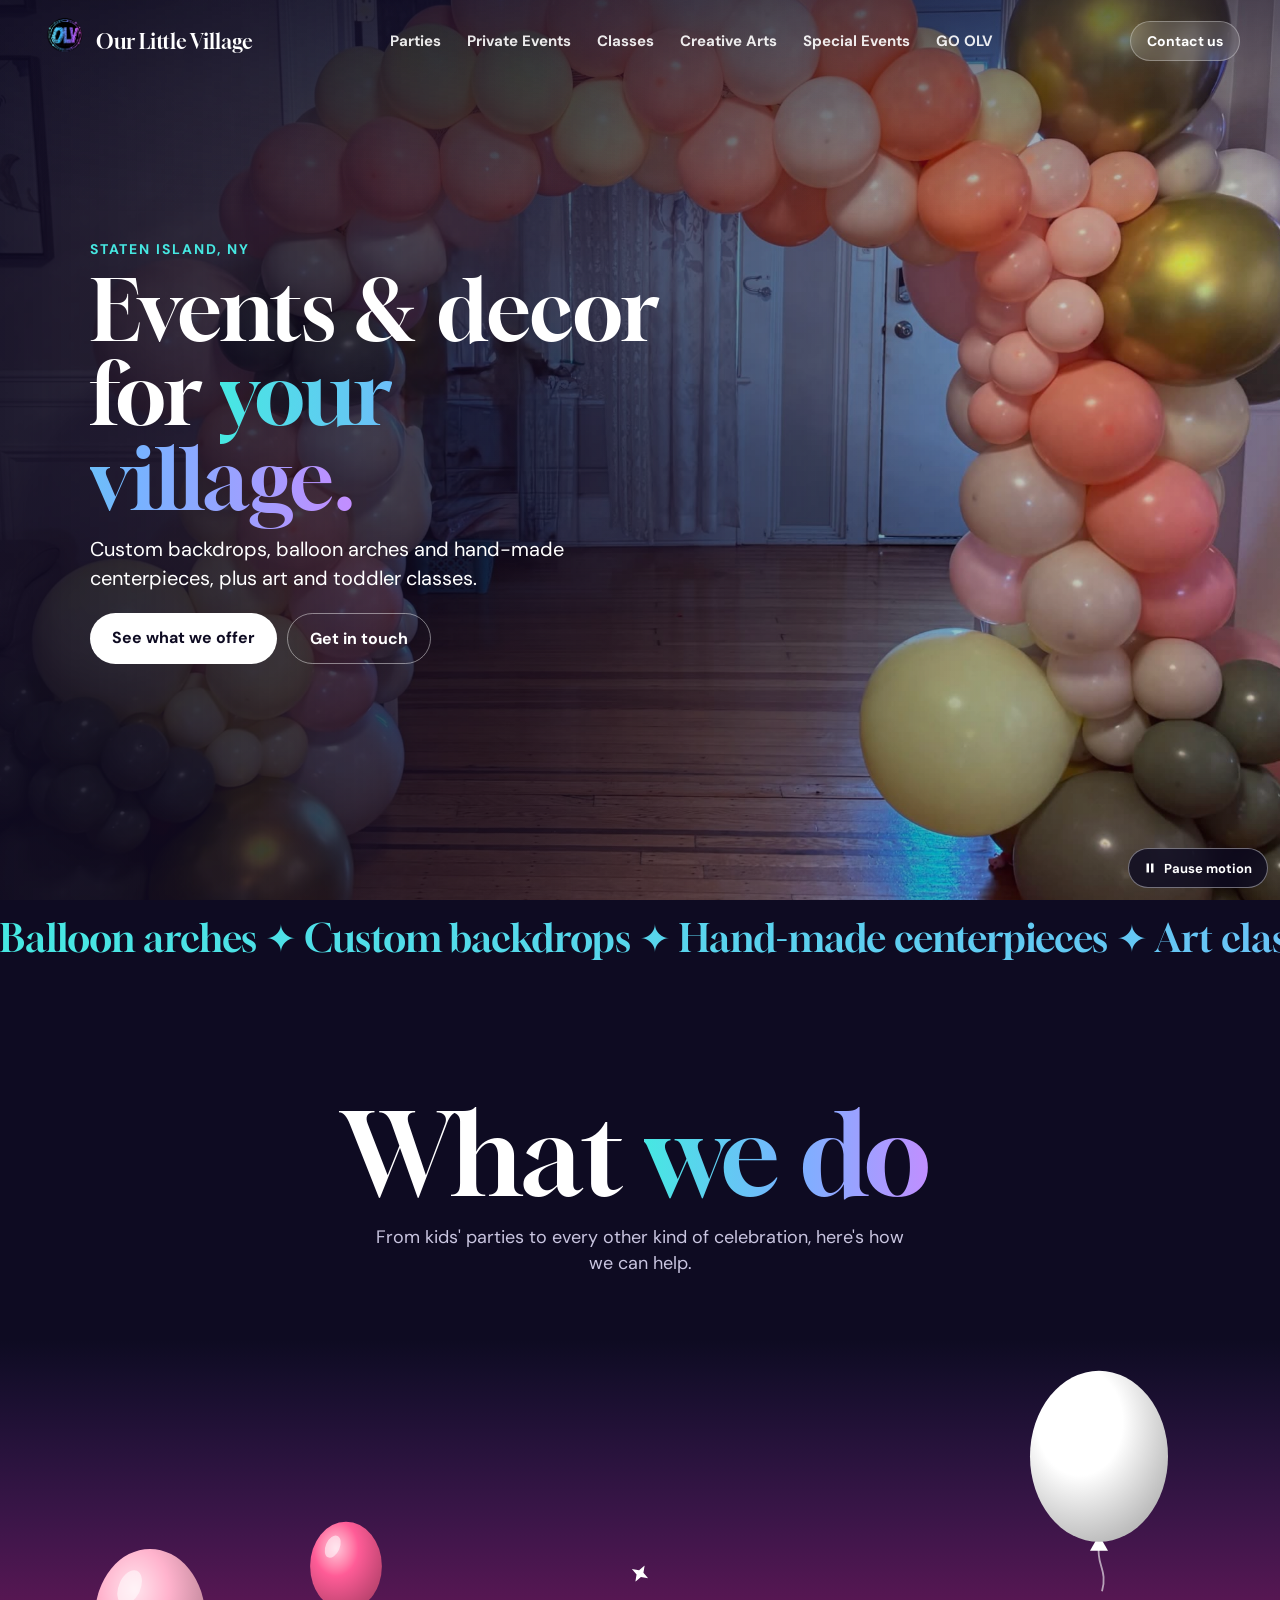
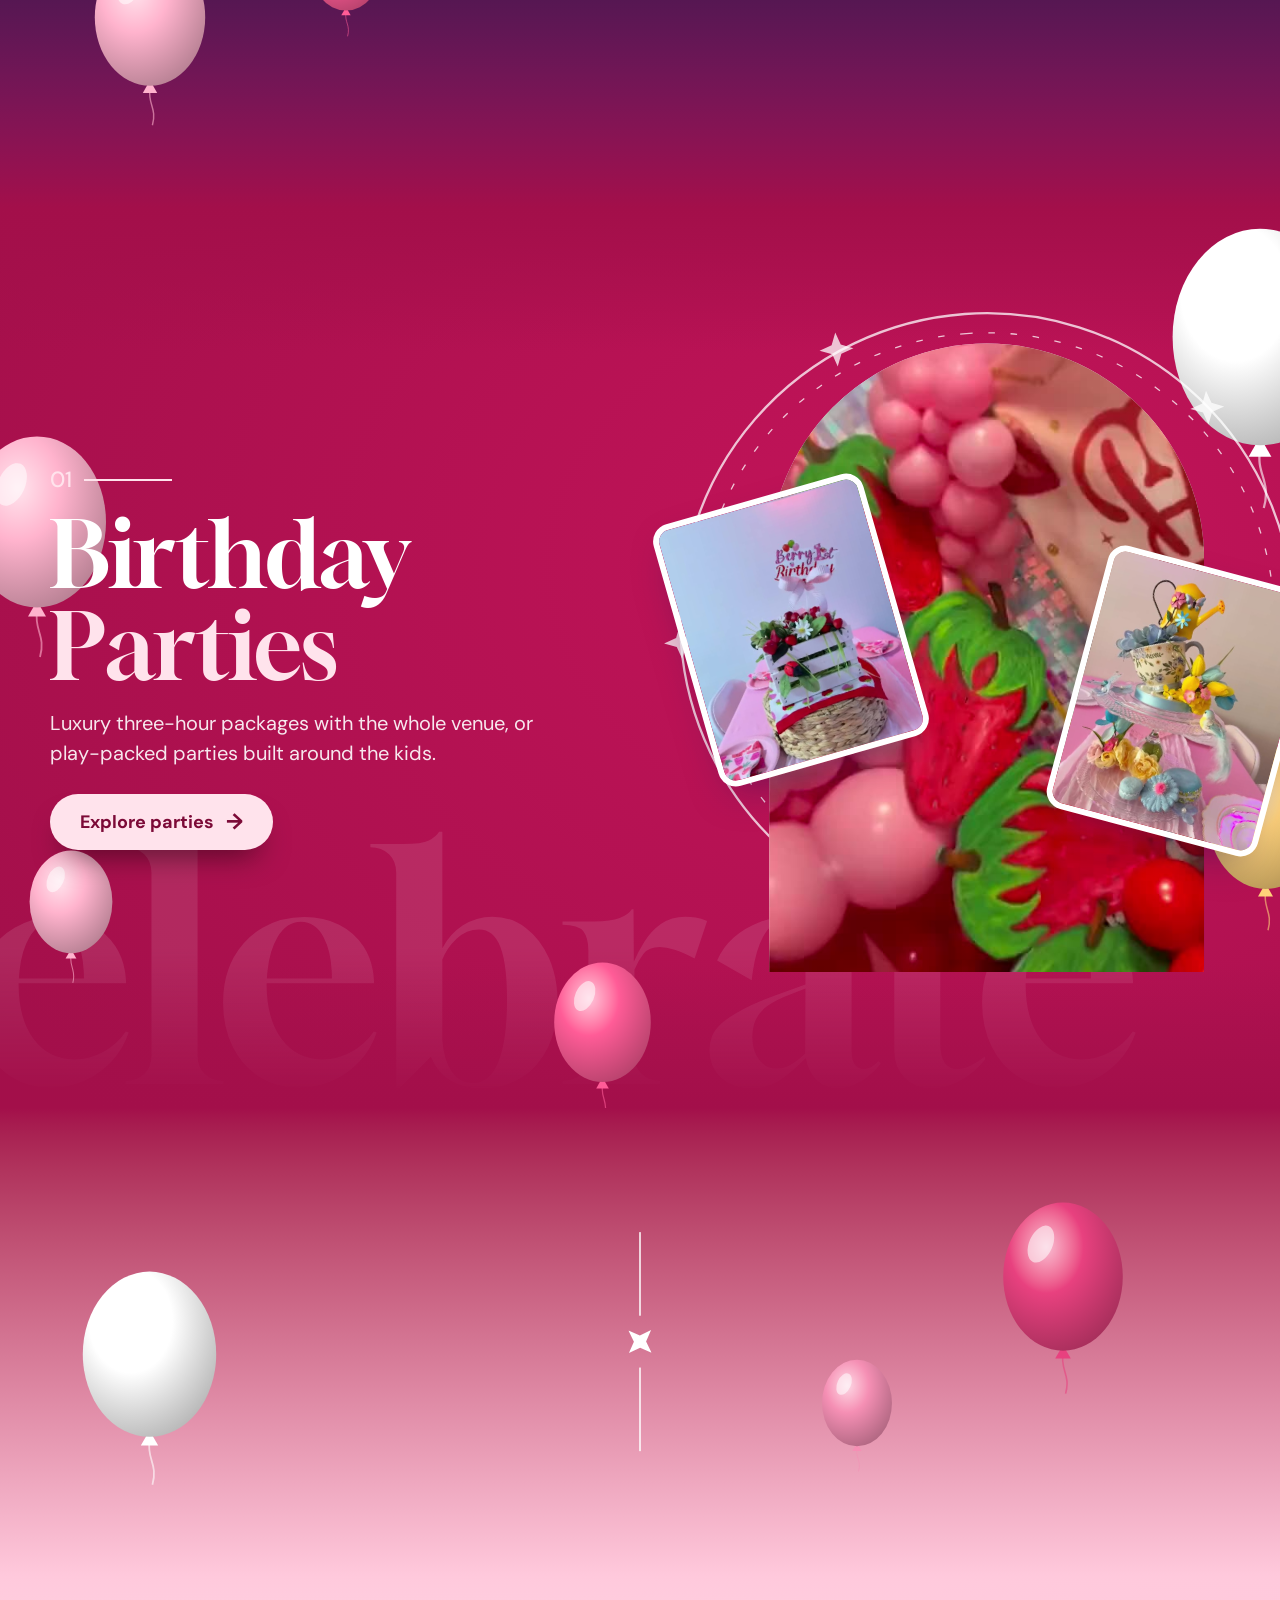
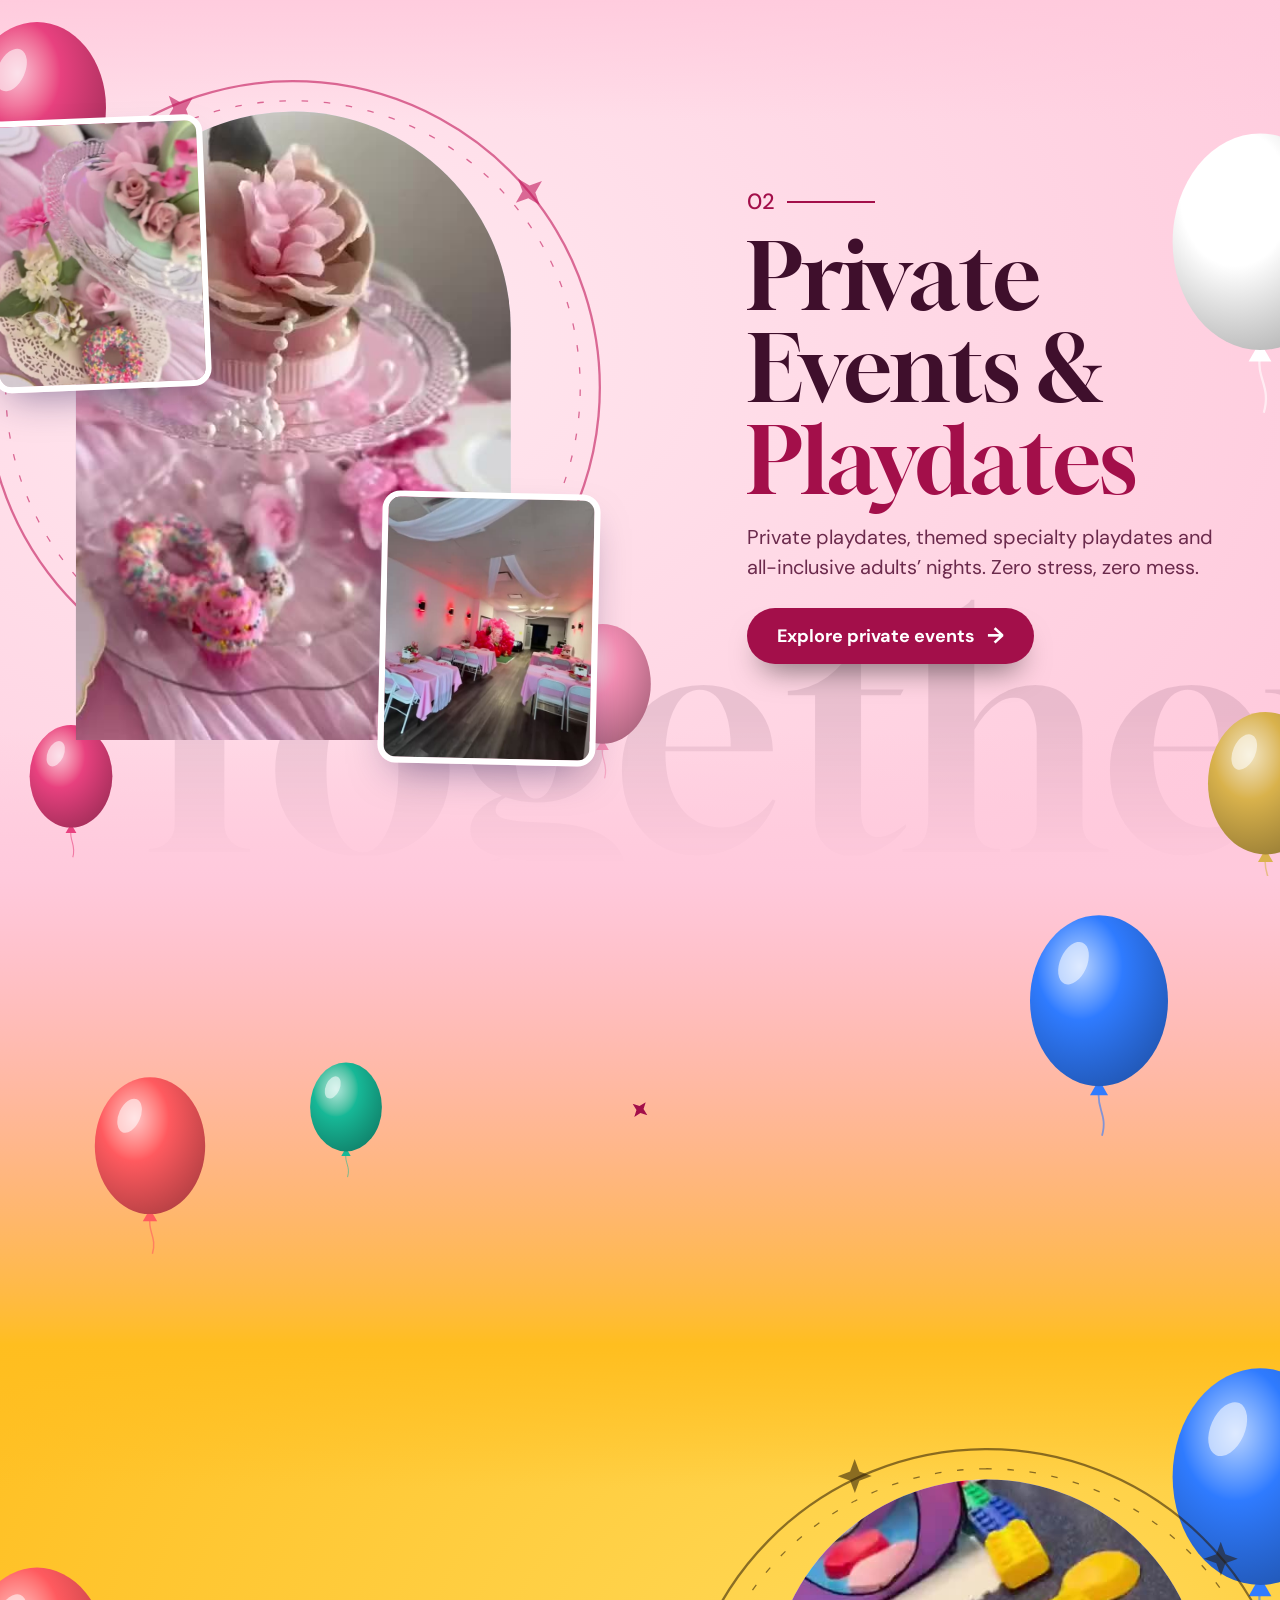
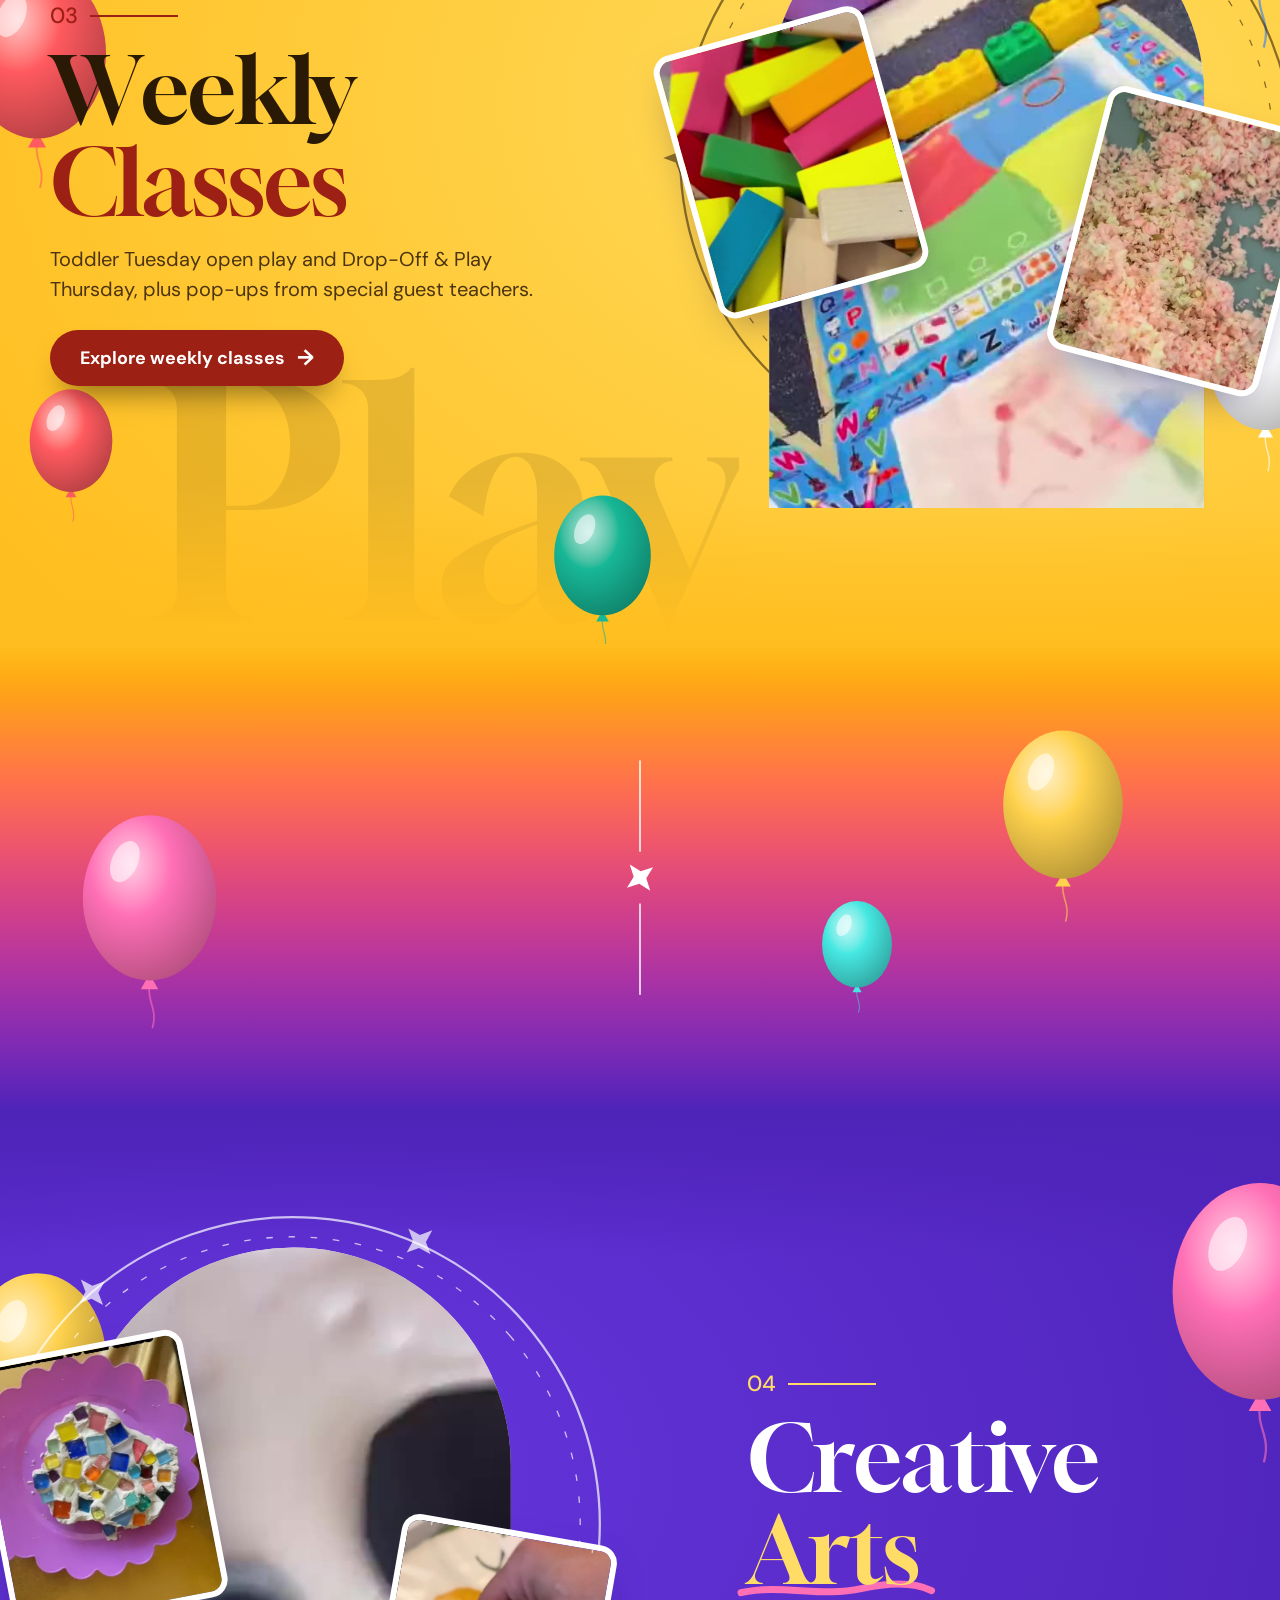
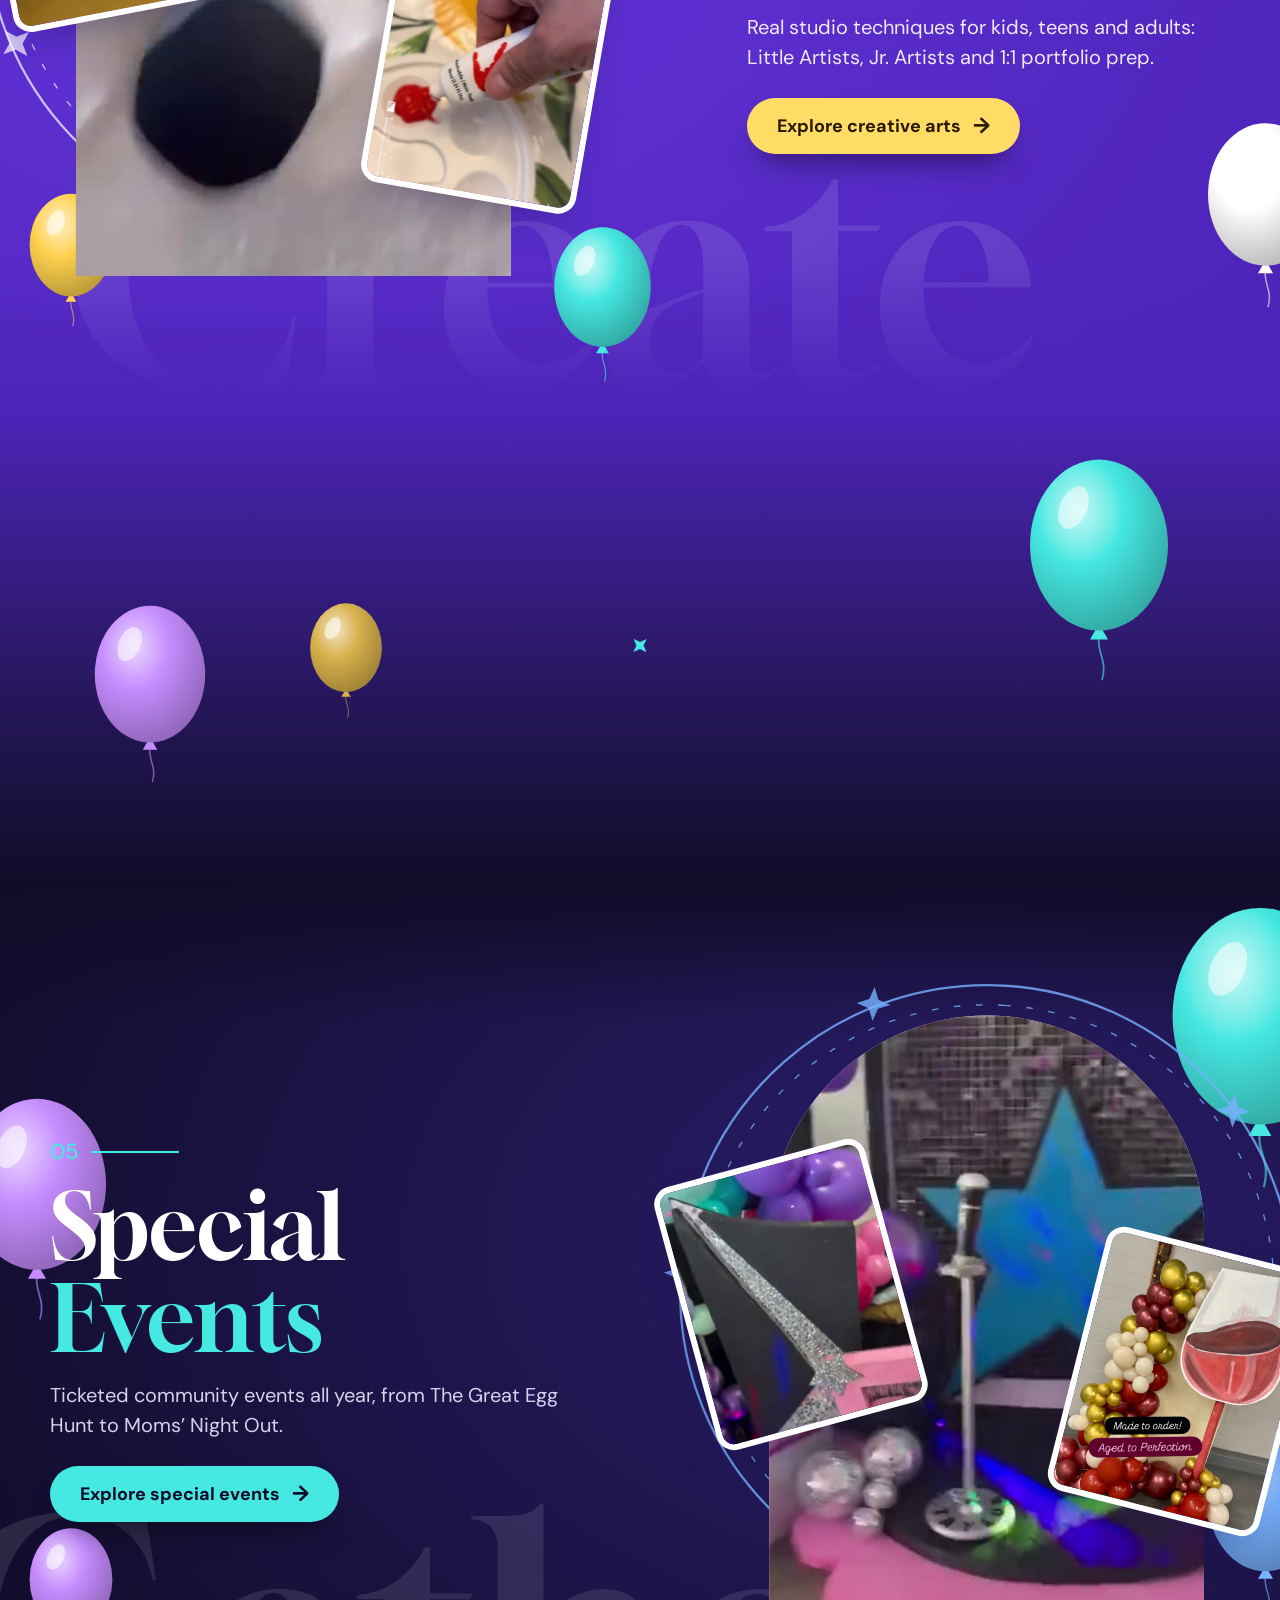
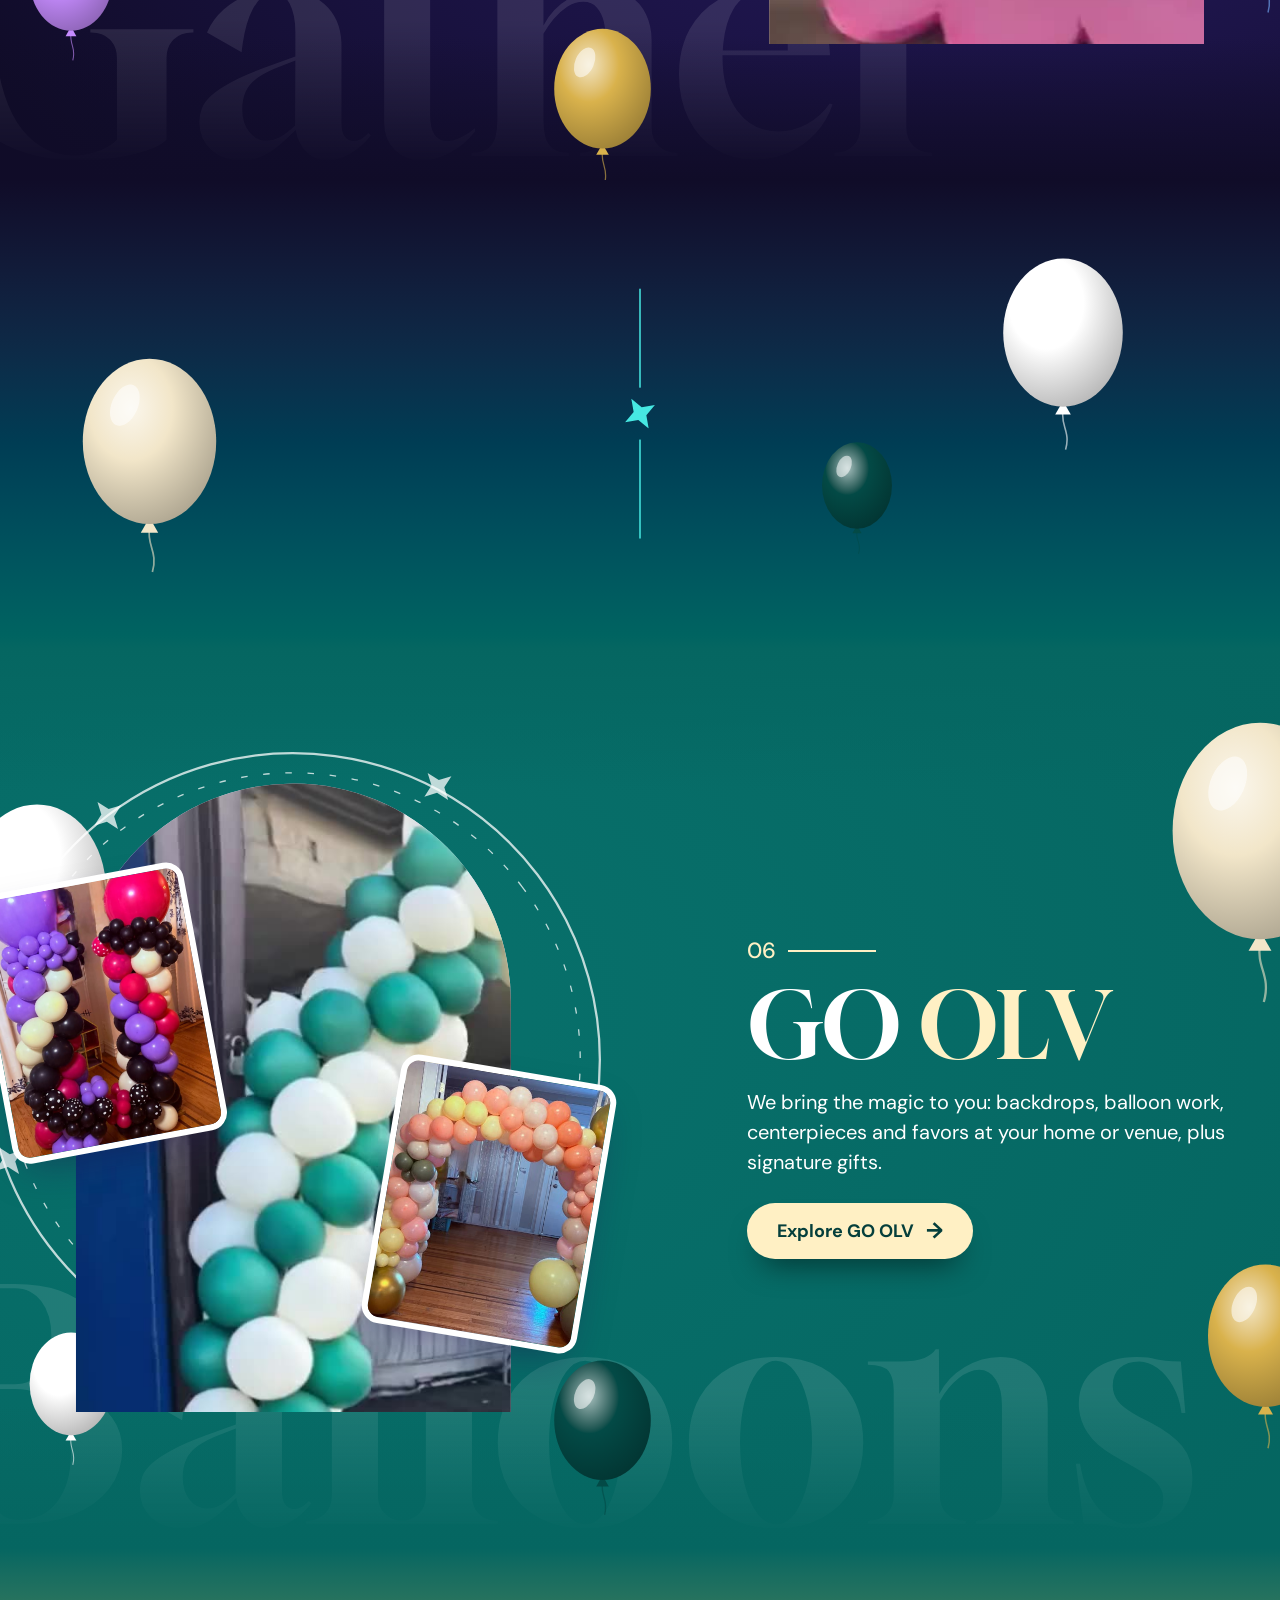
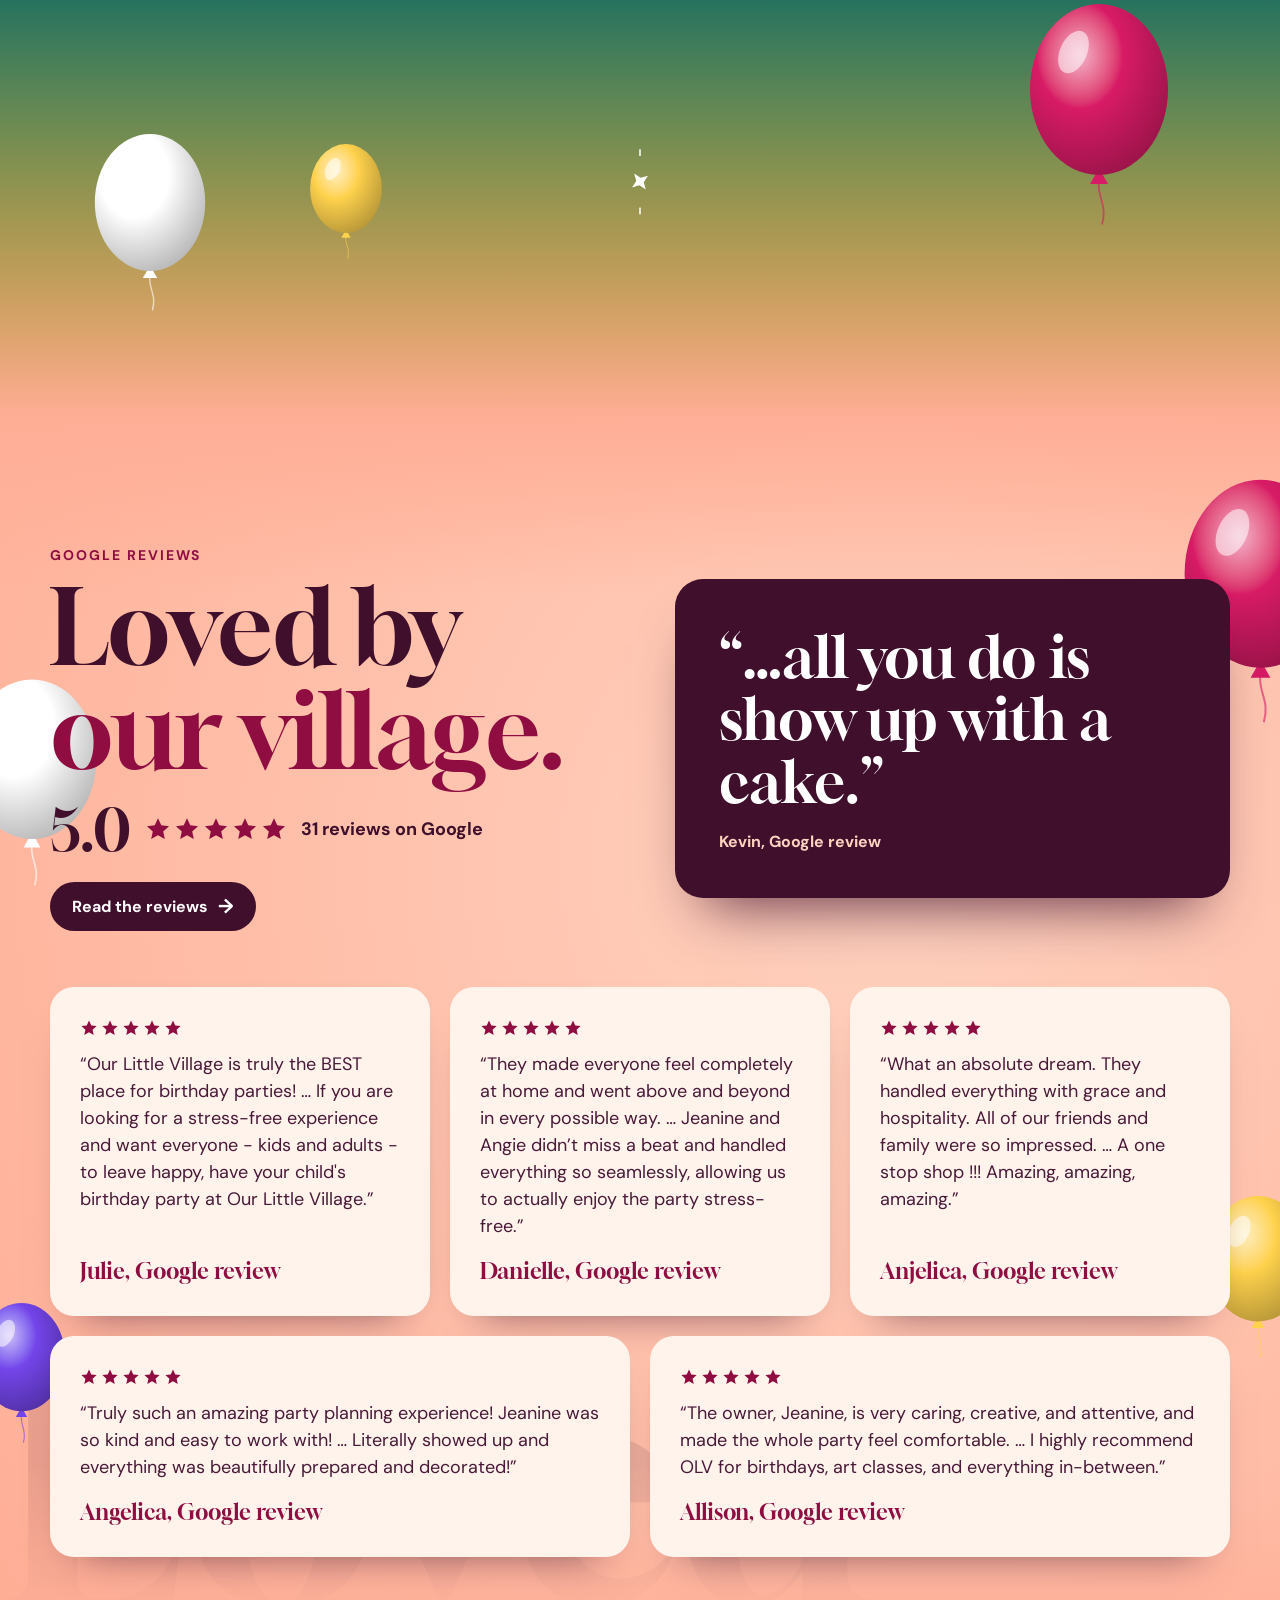
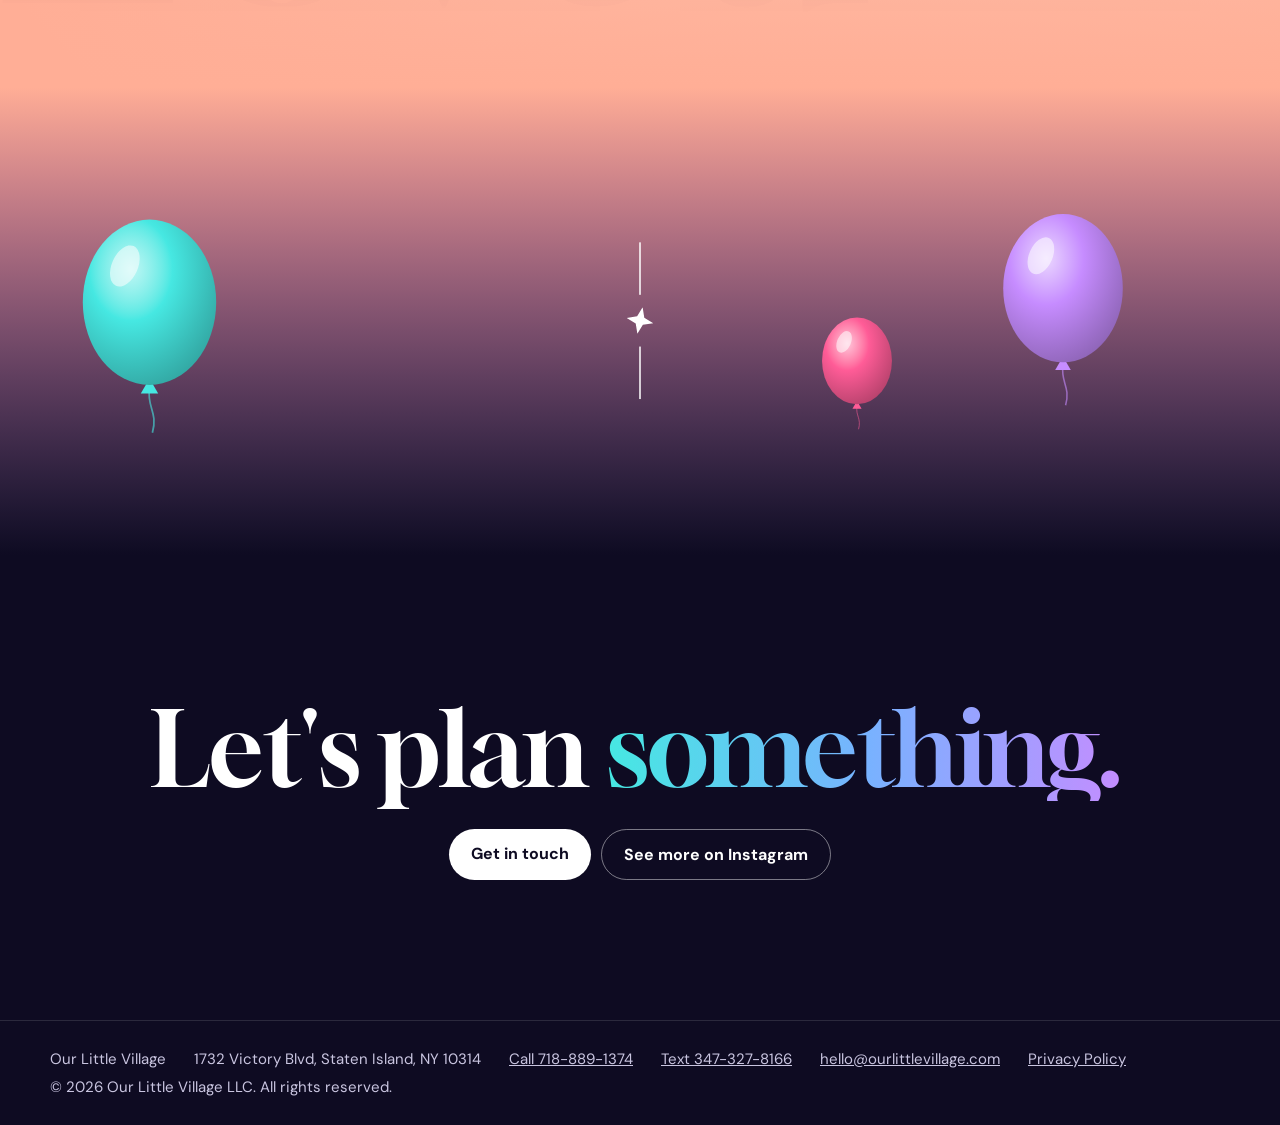
==== commit 536355fc: "Add Pages CMS: editable category pages and What we do panels Content moves to content/*.json; cms/bu" ====
--- a/index.html
+++ b/index.html
@@ -377,7 +377,8 @@
 
 <main class="offer" id="offer">
   <div class="ticker" aria-hidden="true"><div>Balloon arches &#10022; Custom backdrops &#10022; Hand-made centerpieces &#10022; Art classes &#10022; Toddler classes &#10022; Parties &#10022; Balloon arches &#10022; Custom backdrops &#10022; Hand-made centerpieces &#10022; Art classes &#10022; Toddler classes &#10022; Parties &#10022;&nbsp;</div></div>
-  <header class="offer-head"><h2>What <em>we do</em></h2><p>From kids' parties to every other kind of celebration, here's how we can help.</p></header>
+  <!-- cms:what-we-do (built from content/home.json by cms/build.py) -->
+  <header class="offer-head"><h2>What <em>we do</em></h2><p>From kids&#x27; parties to every other kind of celebration, here&#x27;s how we can help.</p></header>
 
   <article class="ch" data-clip="parties">
     <div class="ch-text"><span class="num">01</span><h3>Birthday <em>Parties</em></h3><p>Luxury three-hour packages with the whole venue, or play-packed parties built around the kids.</p><a class="more" href="parties.html">Explore parties</a></div>
@@ -386,7 +387,7 @@
       <img class="float b" loading="lazy" src="assets/work/parties-b.jpg" alt="Teacup tower centerpiece with spring flowers"></div>
   </article>
   <article class="ch" data-clip="private">
-    <div class="ch-text"><span class="num">02</span><h3>Private Events &amp; <em>Playdates</em></h3><p>Private playdates, themed specialty playdates and all-inclusive adults&#8217; nights. Zero stress, zero mess.</p><a class="more" href="private-events.html">Explore private events</a></div>
+    <div class="ch-text"><span class="num">02</span><h3>Private Events &amp; <em>Playdates</em></h3><p>Private playdates, themed specialty playdates and all-inclusive adults’ nights. Zero stress, zero mess.</p><a class="more" href="private-events.html">Explore private events</a></div>
     <div class="ch-media"><div class="arch"></div>
       <img class="float a" loading="lazy" src="assets/work/private-a.jpg" alt="Tea party table setting with roses and a sprinkled donut">
       <img class="float b" loading="lazy" src="assets/work/private-b.jpg" alt="Event room with pink dressed tables and draped ceiling"></div>
@@ -404,7 +405,7 @@
       <img class="float b" loading="lazy" src="assets/work/art-b.jpg" alt="Hand squeezing red paint onto a palette"></div>
   </article>
   <article class="ch" data-clip="special">
-    <div class="ch-text"><span class="num">05</span><h3>Special <em>Events</em></h3><p>Ticketed community events all year, from The Great Egg Hunt to Moms&#8217; Night Out.</p><a class="more" href="special-events.html">Explore special events</a></div>
+    <div class="ch-text"><span class="num">05</span><h3>Special <em>Events</em></h3><p>Ticketed community events all year, from The Great Egg Hunt to Moms’ Night Out.</p><a class="more" href="special-events.html">Explore special events</a></div>
     <div class="ch-media"><div class="arch"></div>
       <img class="float a" loading="lazy" src="assets/work/special-a.jpg" alt="Glitter guitar display with purple and teal balloons">
       <img class="float b" loading="lazy" src="assets/work/special-b.jpg" alt="Giant wine glass display with a burgundy and gold balloon garland"></div>
@@ -416,6 +417,7 @@
       <img class="float b" loading="lazy" src="assets/work/balloons-b.jpg" alt="Peach, olive and gold balloon arch in a doorway"></div>
   </article>
 
+  <!-- /cms:what-we-do -->
   <section class="love" aria-labelledby="love-title">
     <div class="love-in">
       <div>
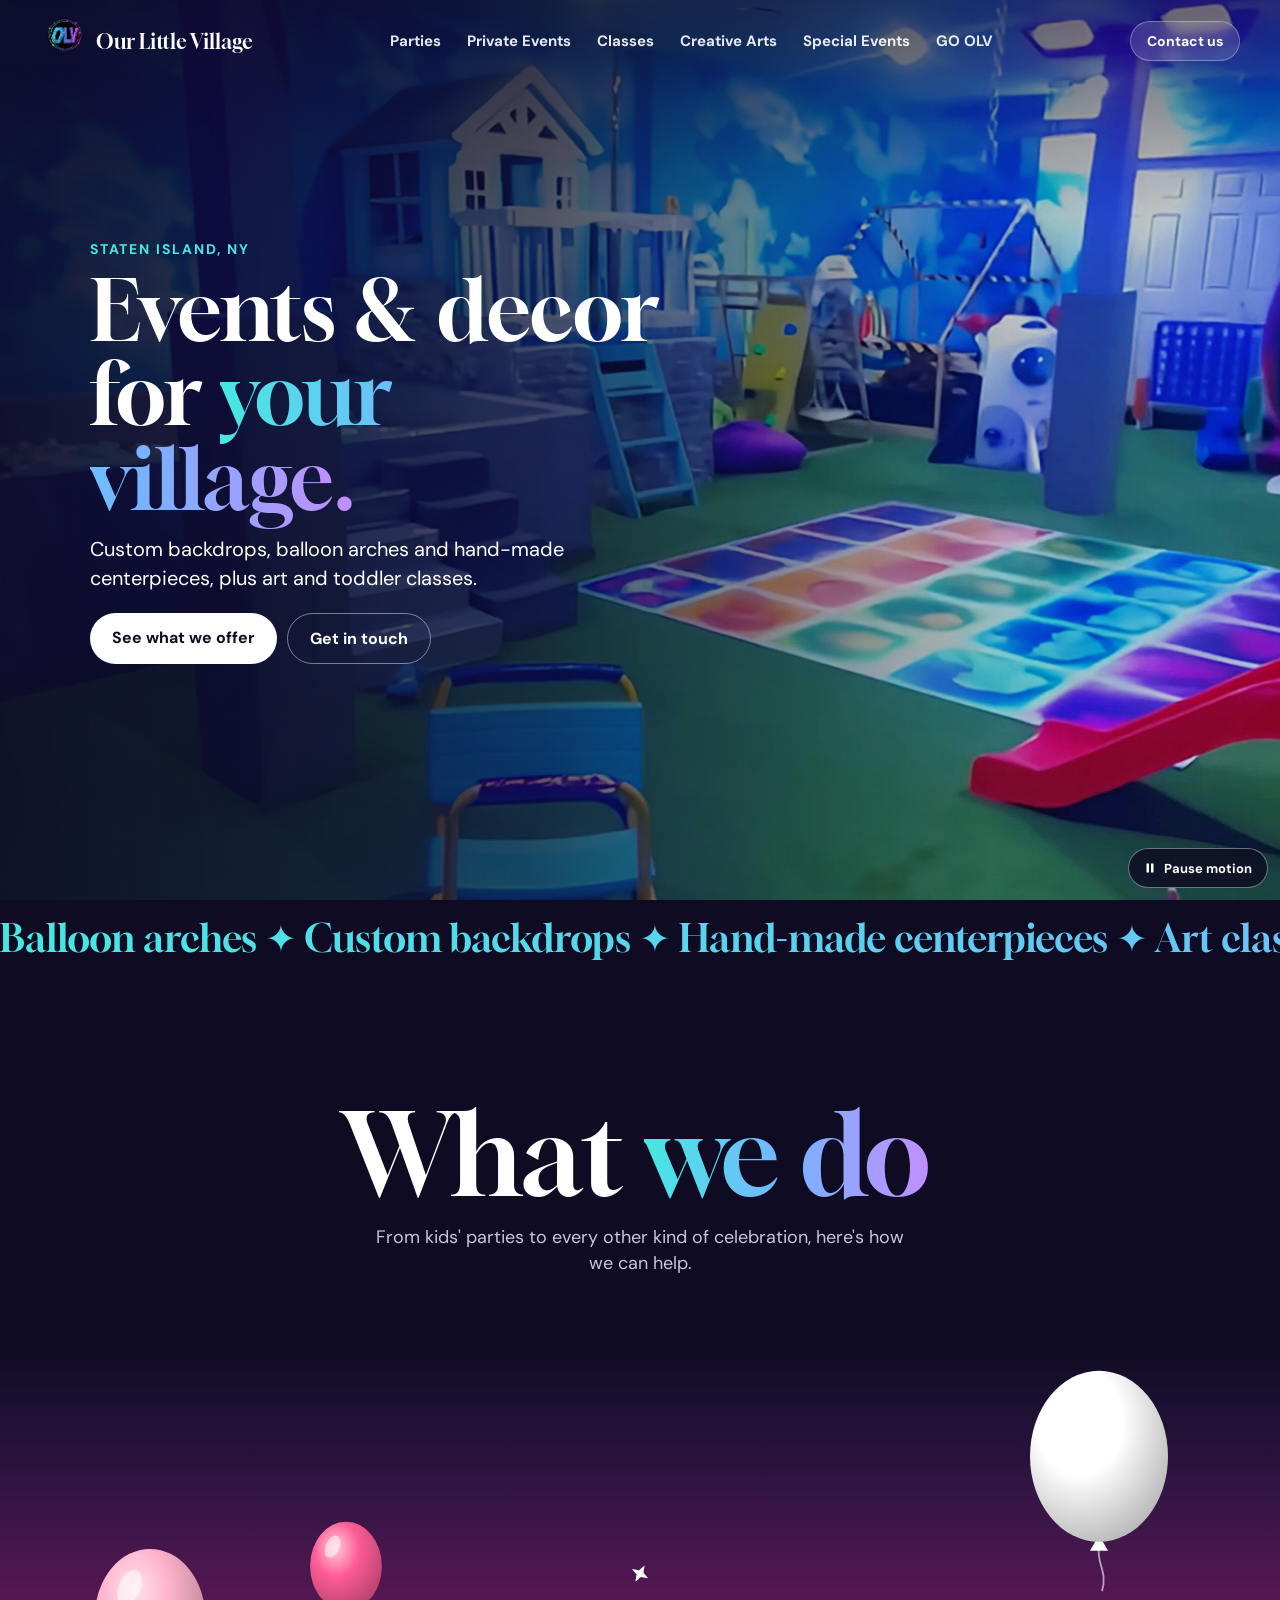
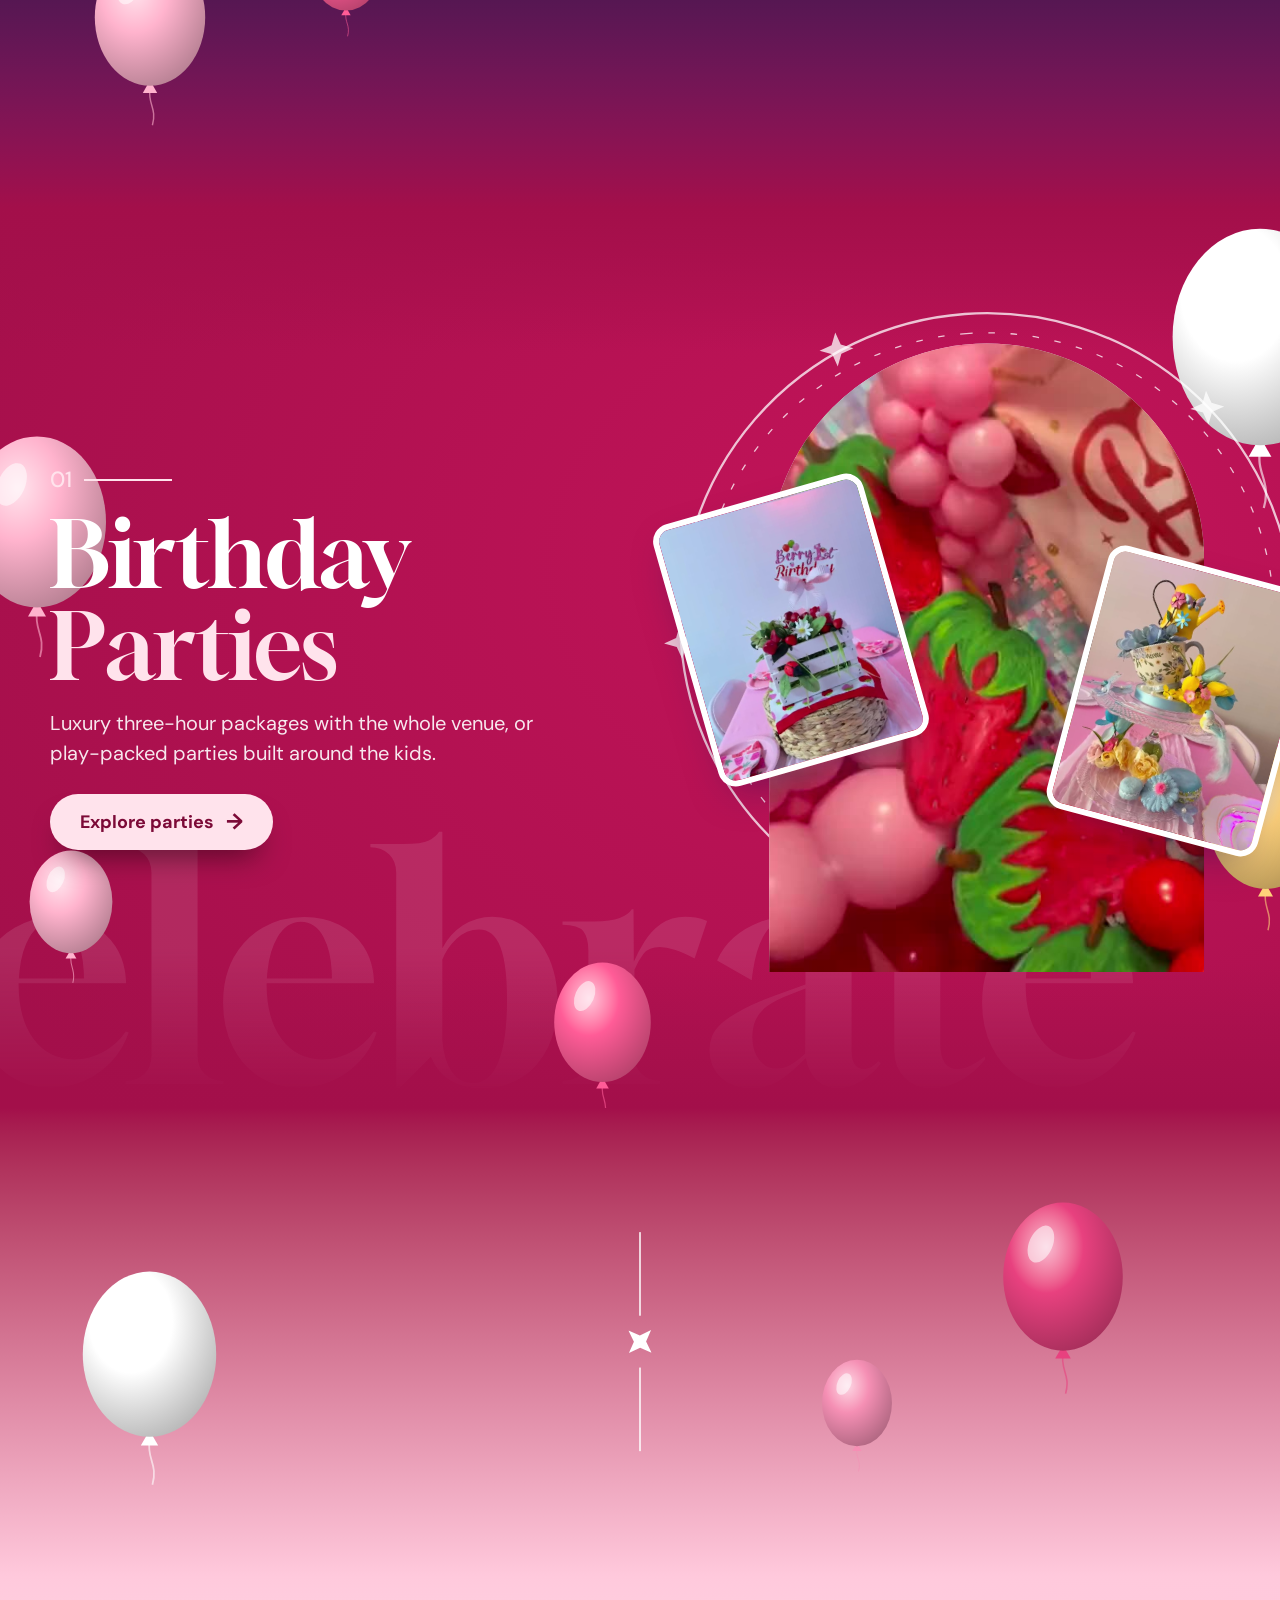
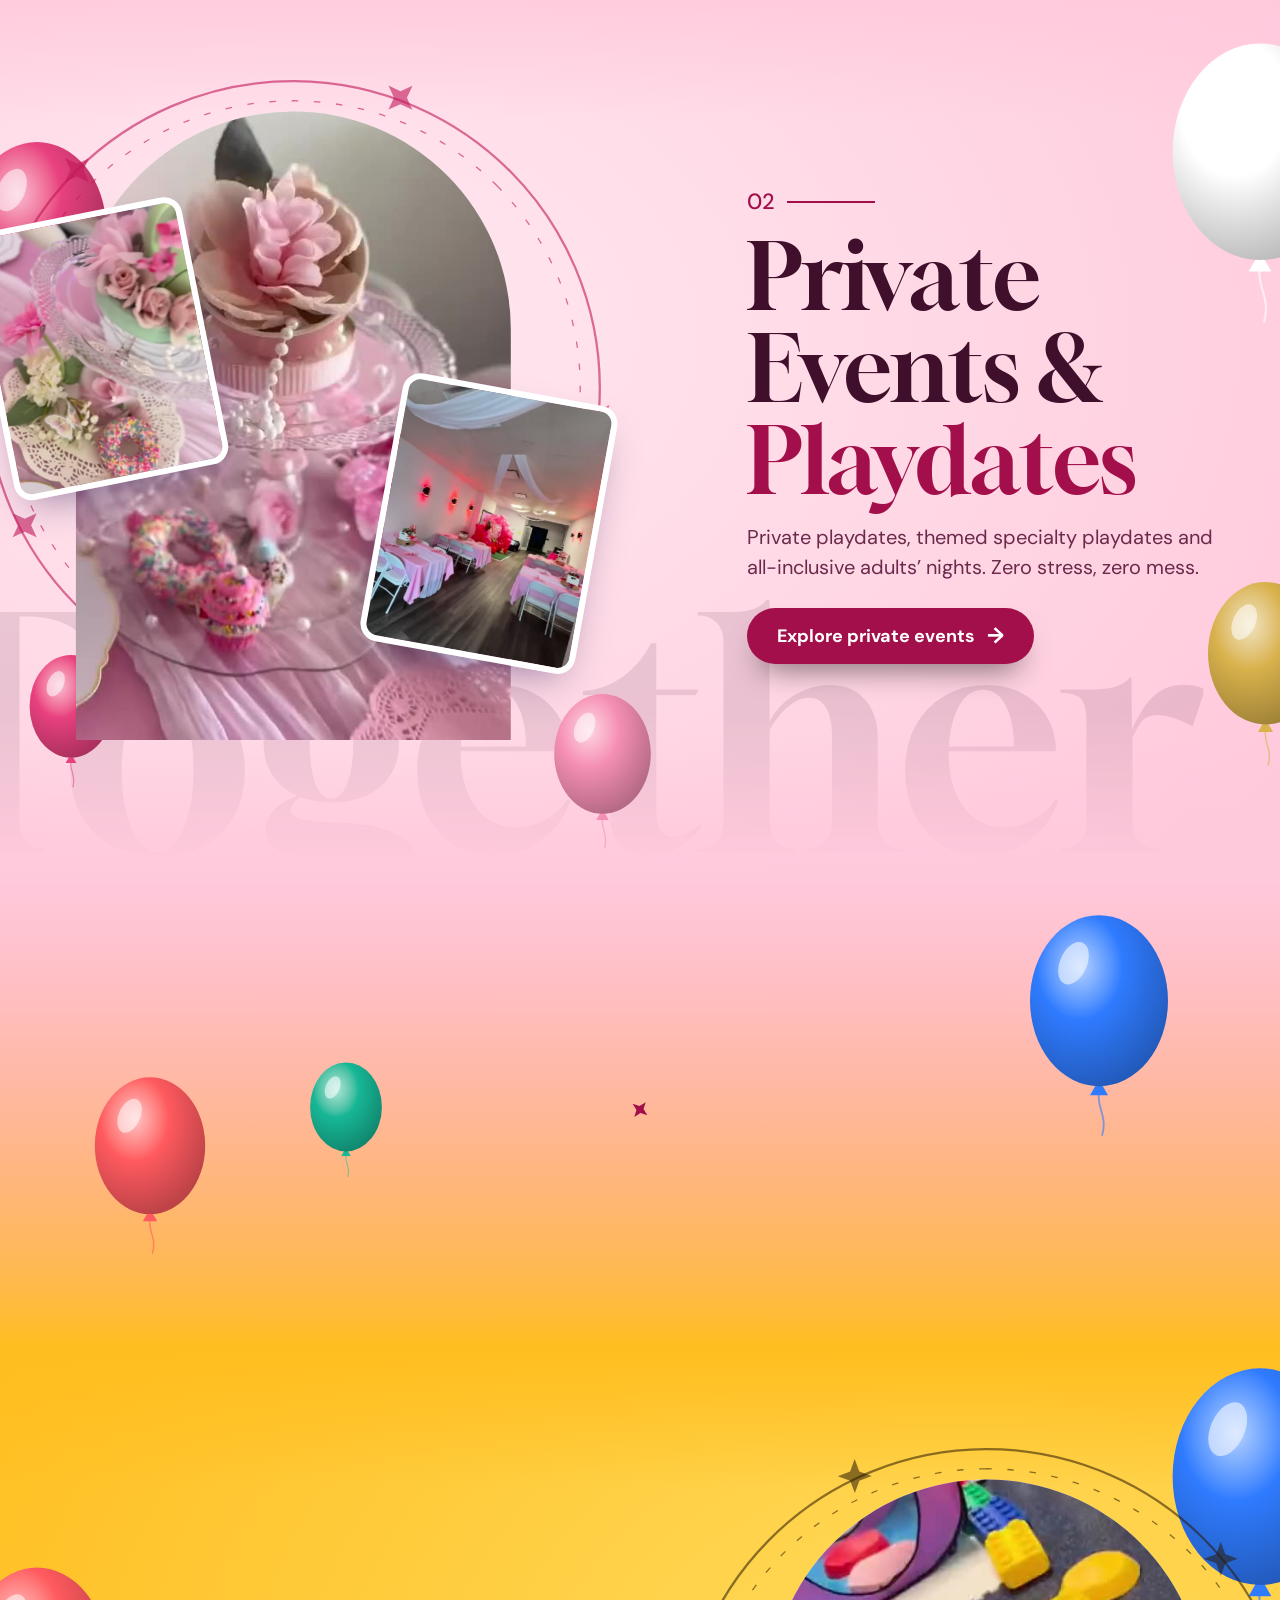
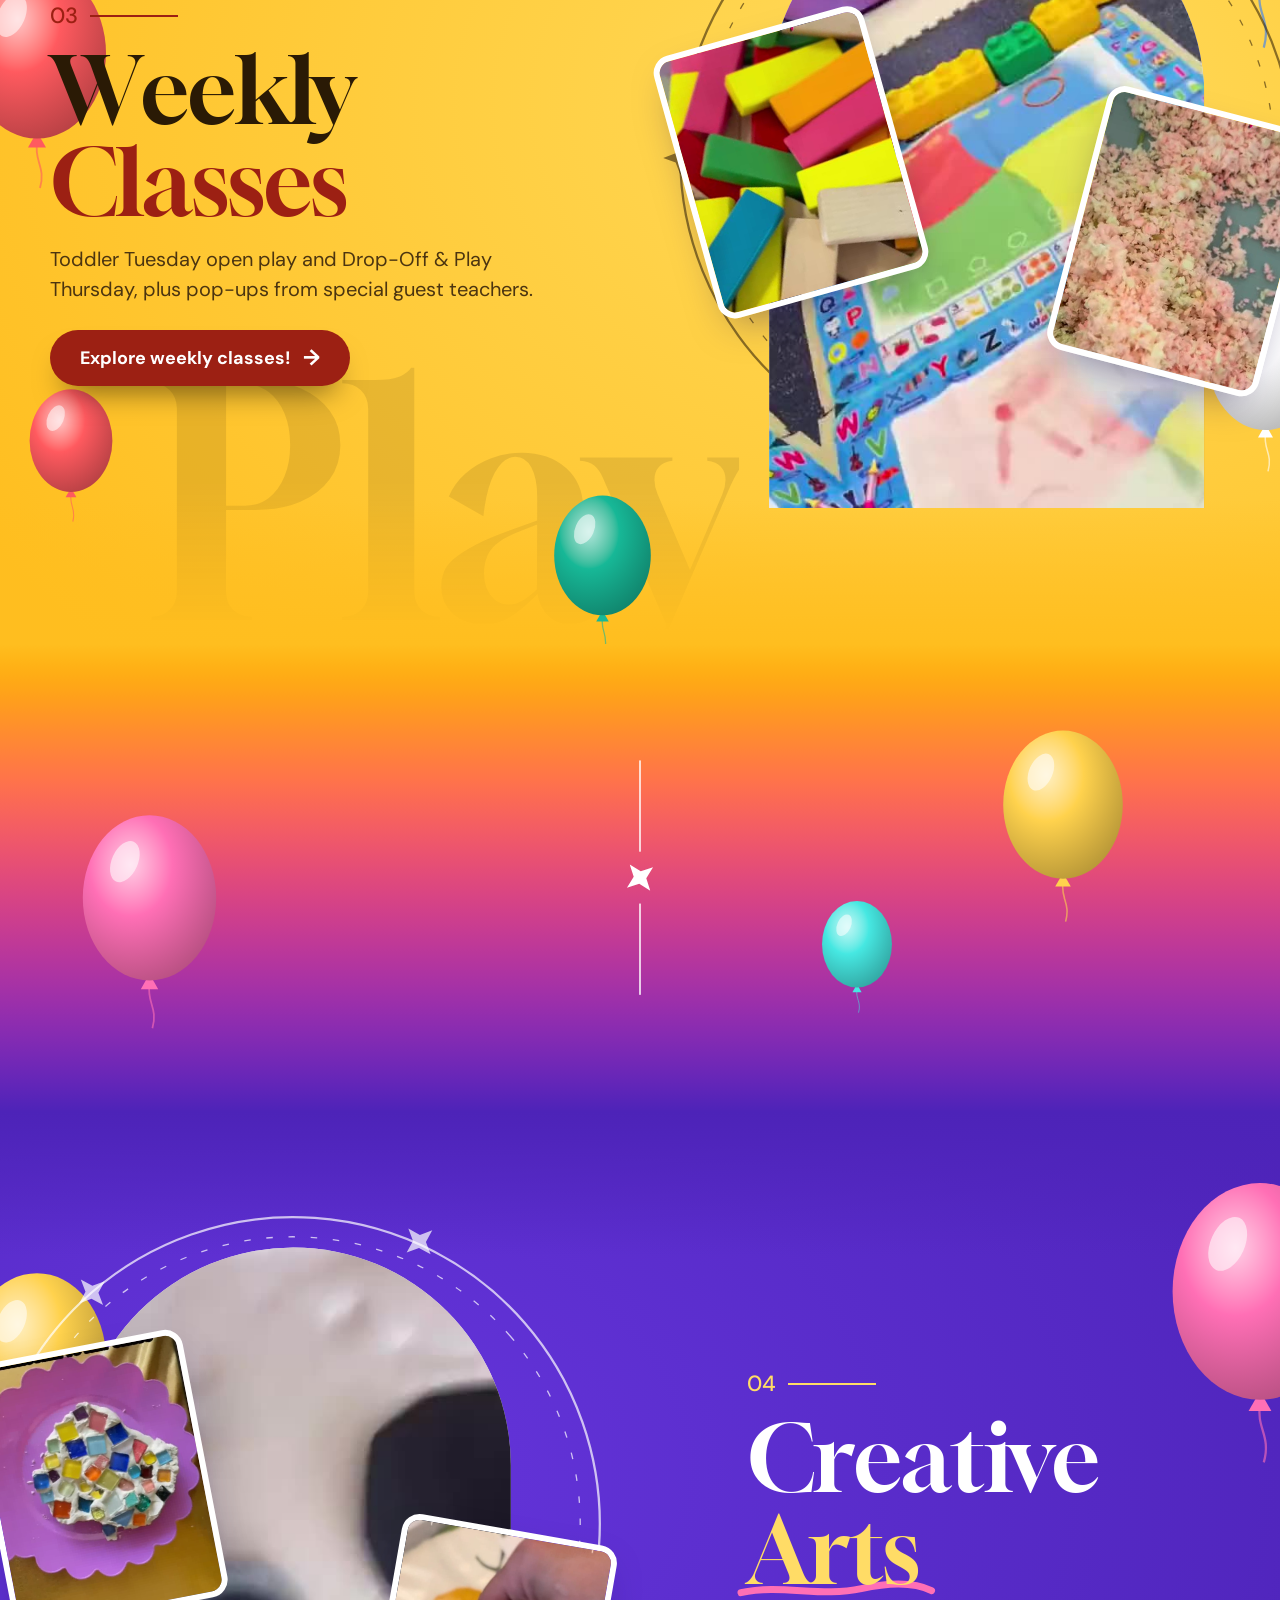
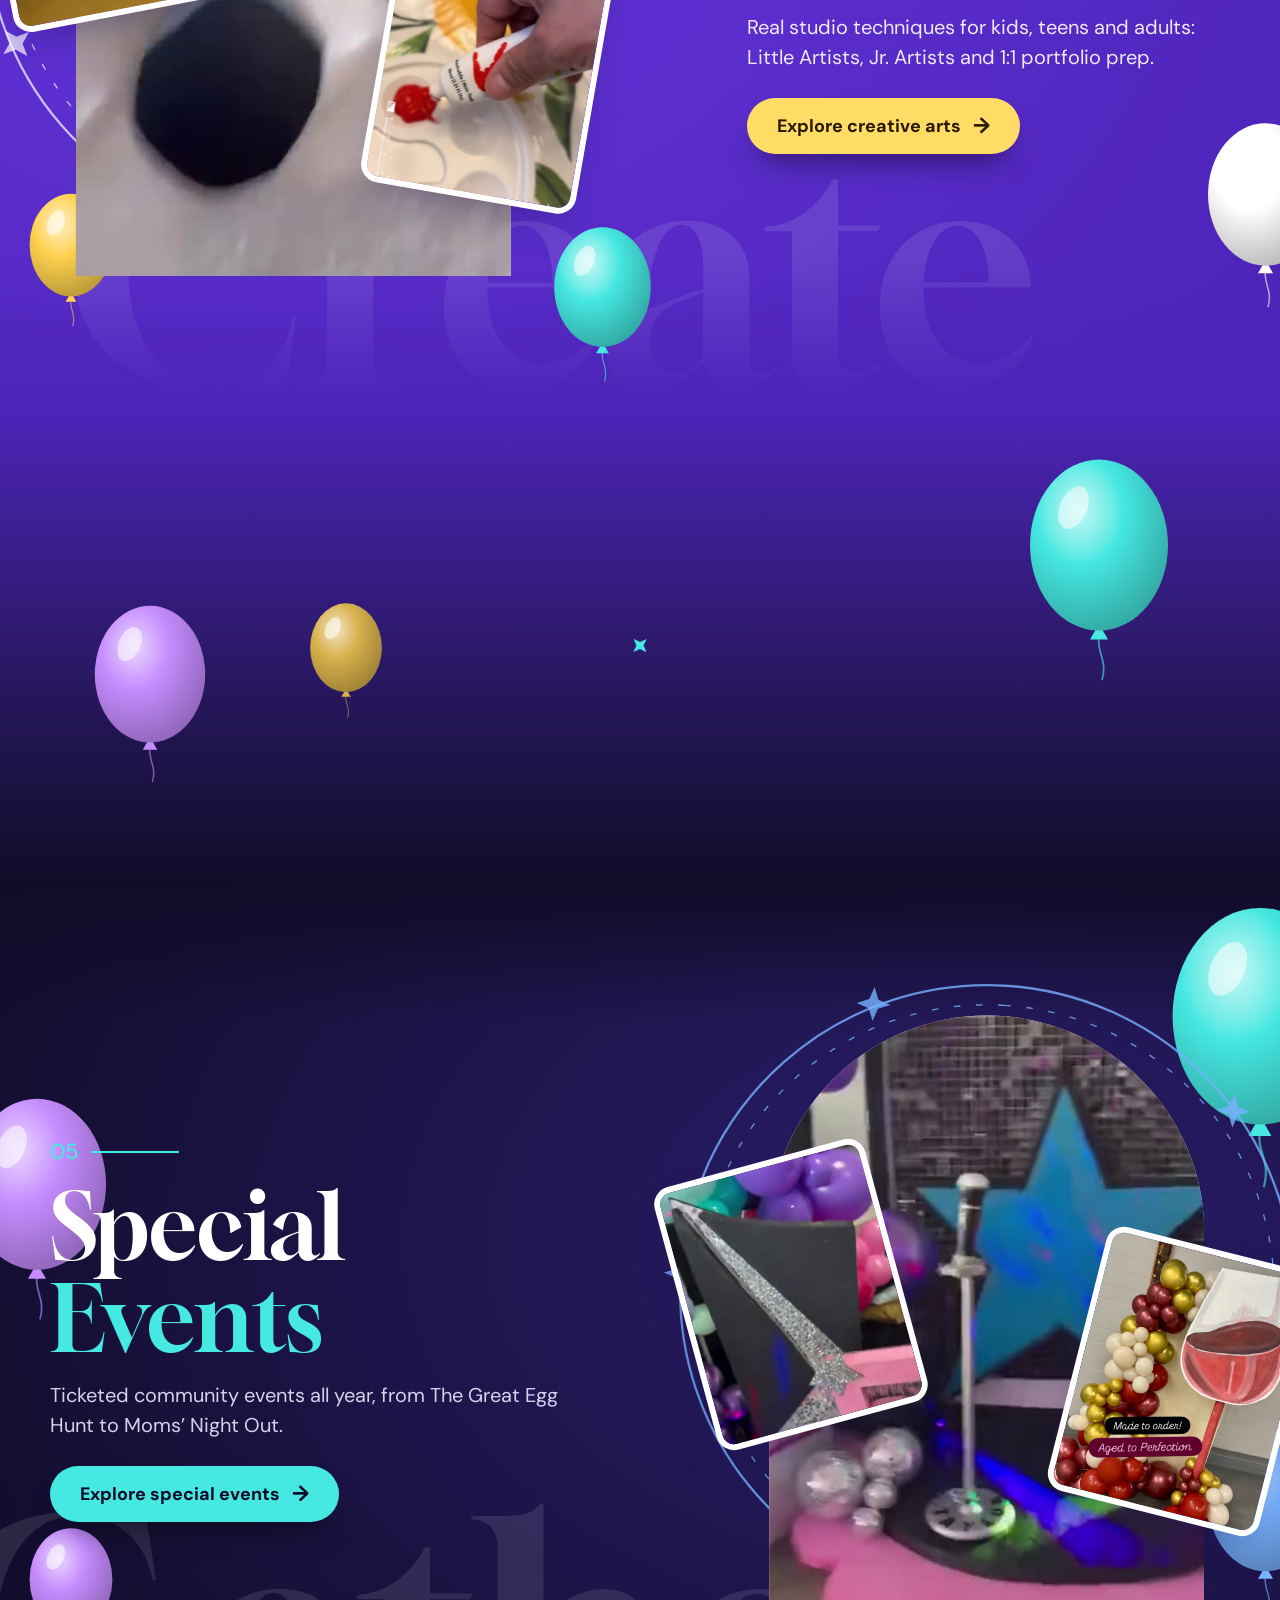
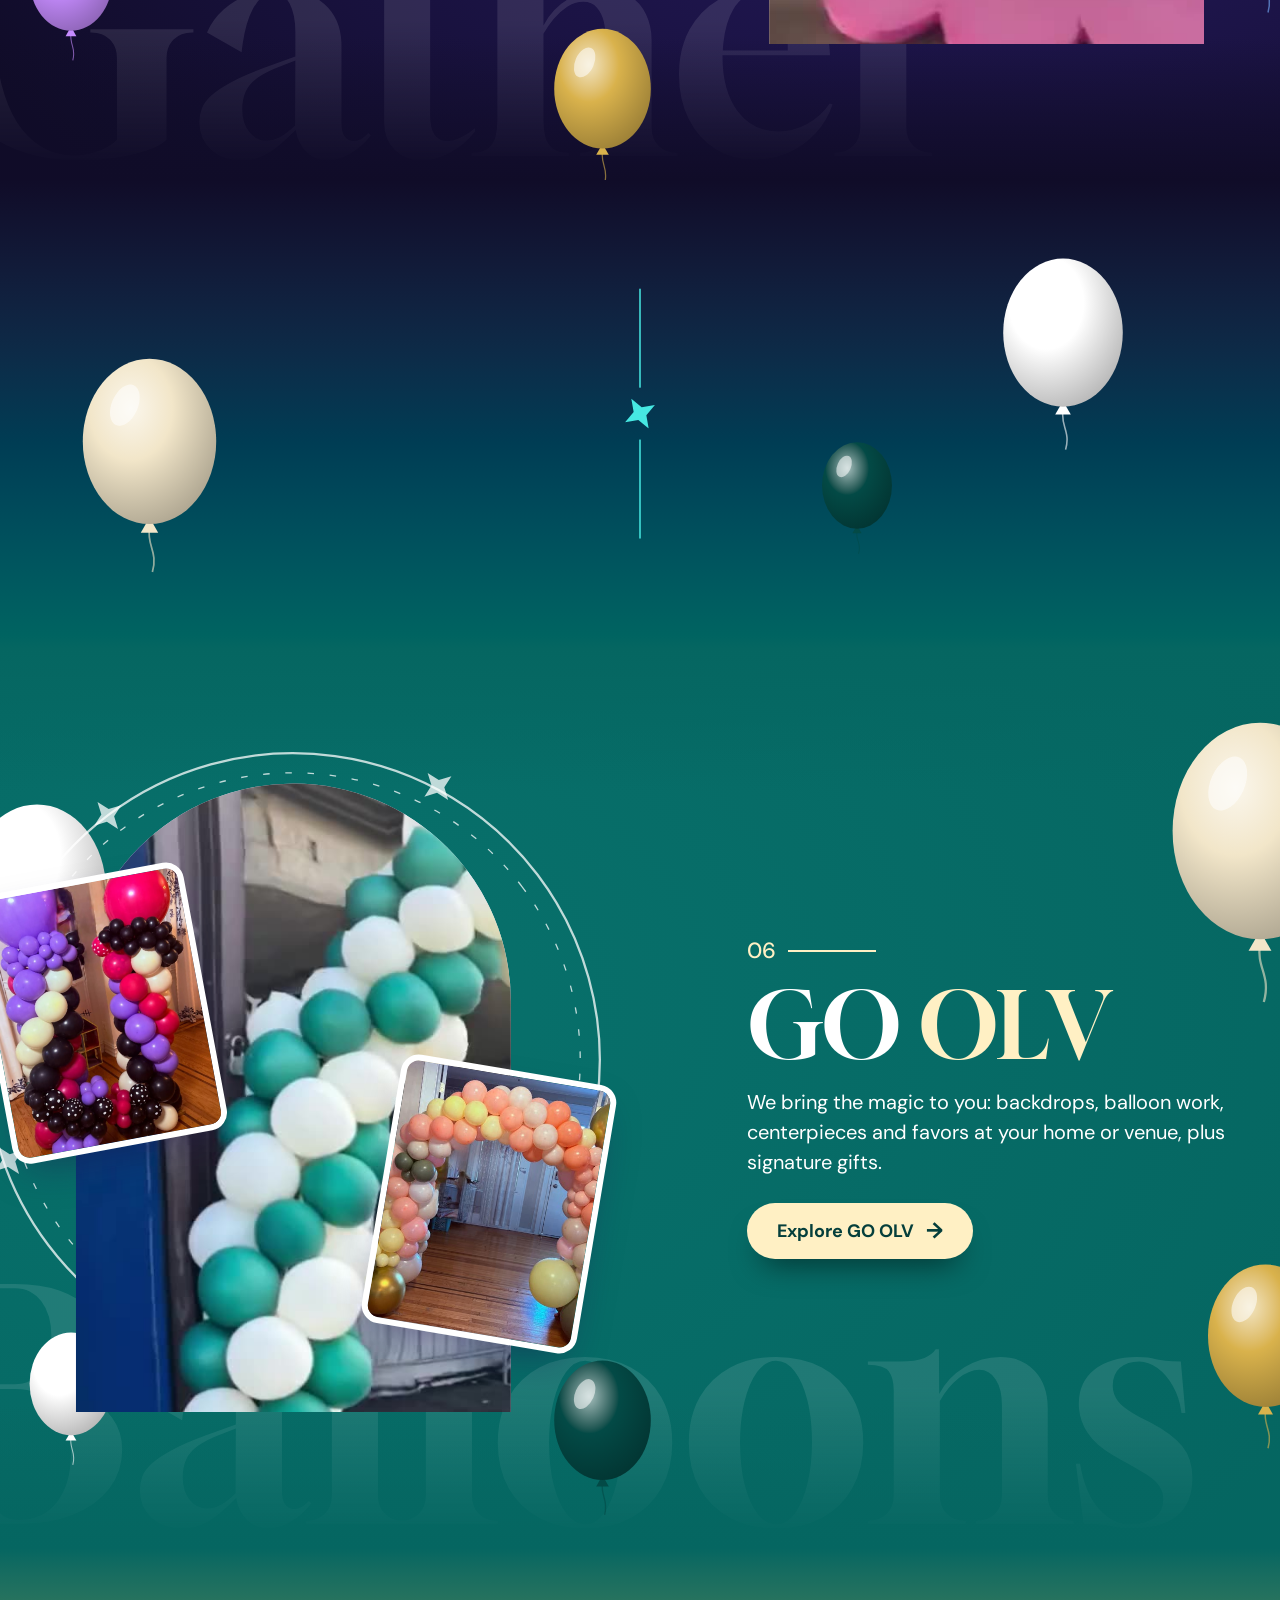
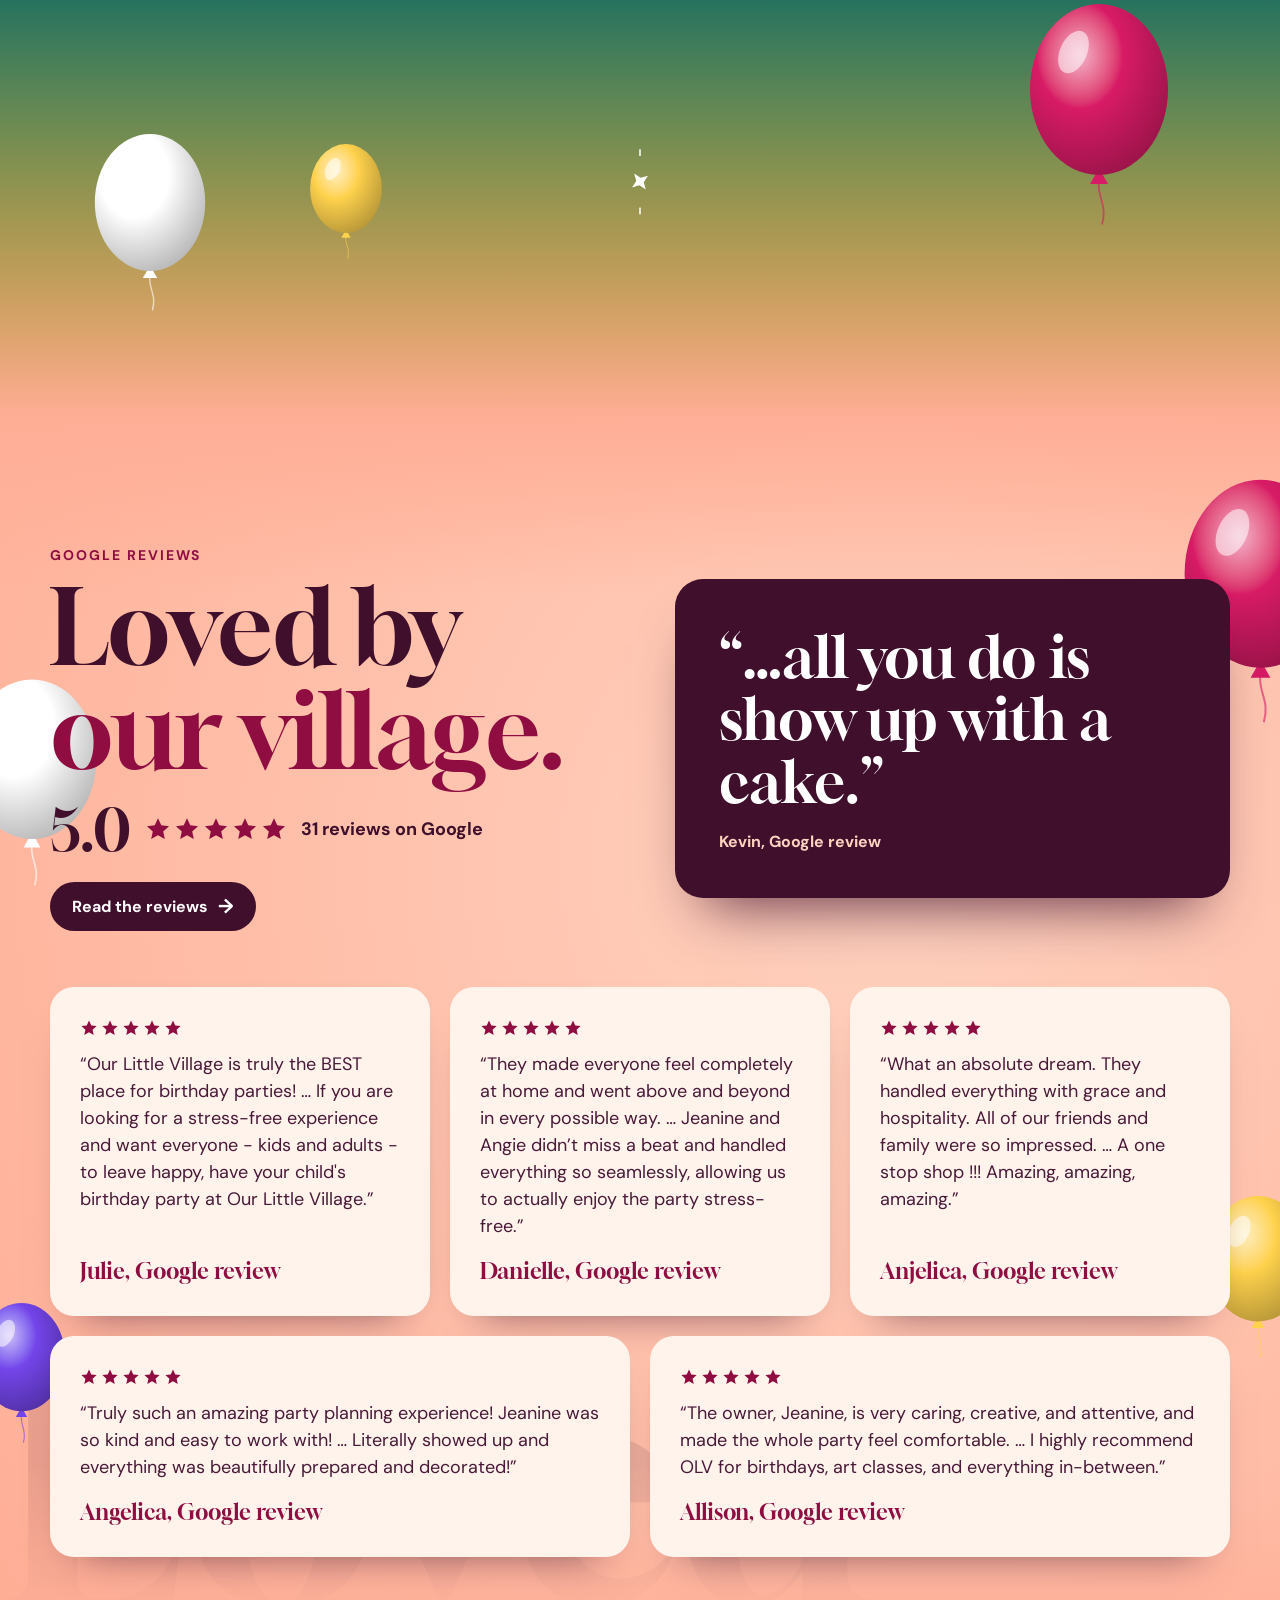
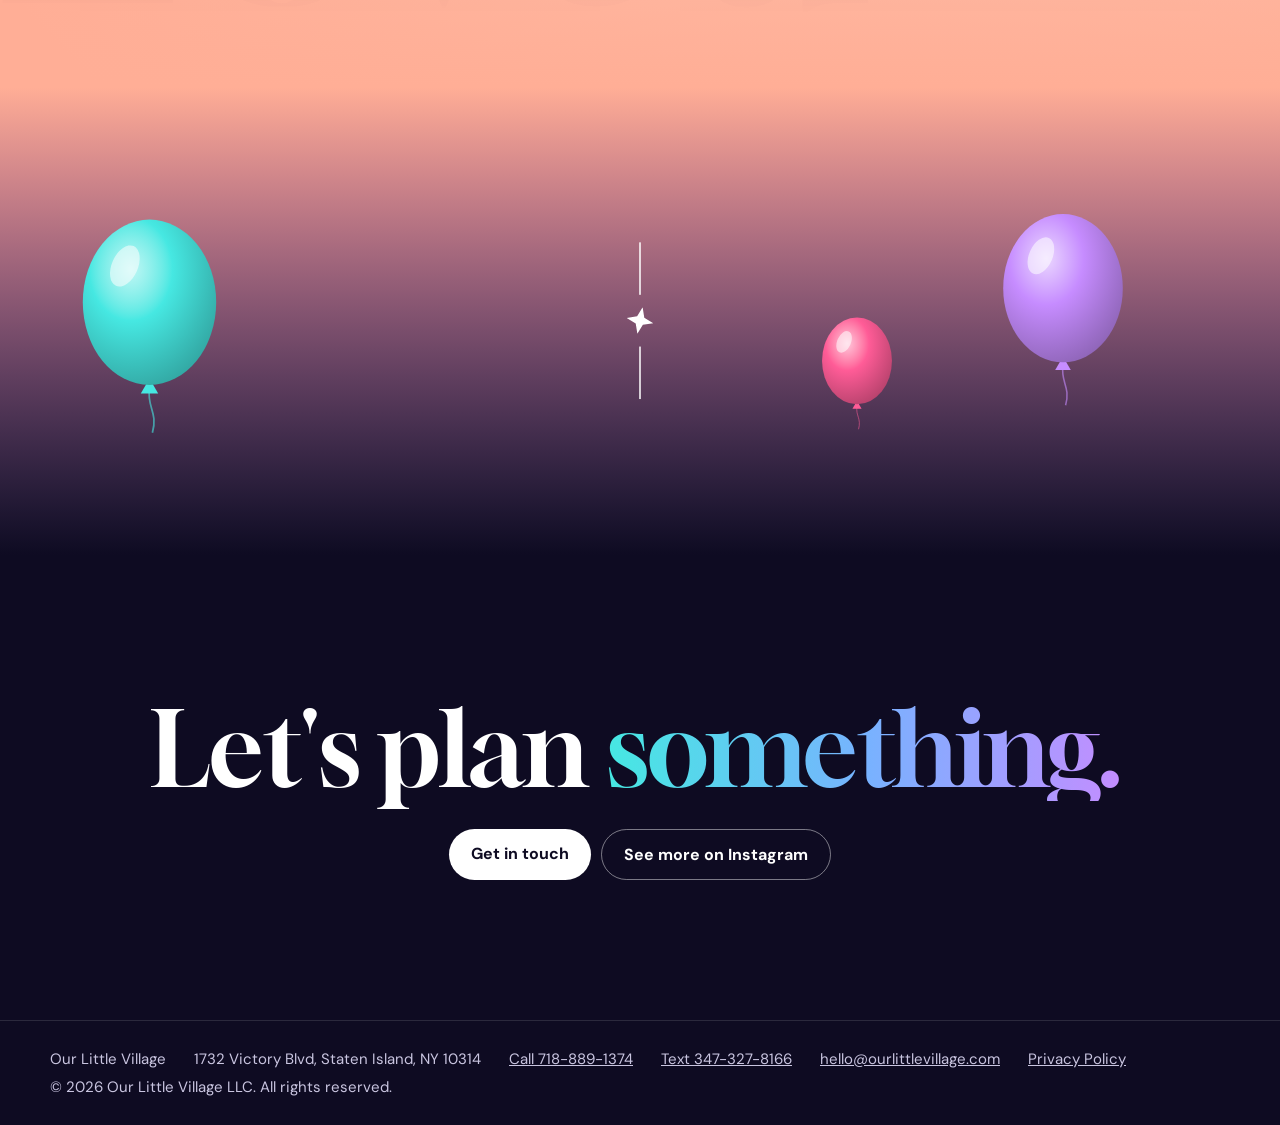
==== commit e167331f: "Rebuild pages from CMS edit" ====
--- a/index.html
+++ b/index.html
@@ -393,7 +393,7 @@
       <img class="float b" loading="lazy" src="assets/work/private-b.jpg" alt="Event room with pink dressed tables and draped ceiling"></div>
   </article>
   <article class="ch" data-clip="toddler">
-    <div class="ch-text"><span class="num">03</span><h3>Weekly <em>Classes</em></h3><p>Toddler Tuesday open play and Drop-Off &amp; Play Thursday, plus pop-ups from special guest teachers.</p><a class="more" href="toddler-classes.html">Explore weekly classes</a></div>
+    <div class="ch-text"><span class="num">03</span><h3>Weekly <em>Classes</em></h3><p>Toddler Tuesday open play and Drop-Off &amp; Play Thursday, plus pop-ups from special guest teachers.</p><a class="more" href="toddler-classes.html">Explore weekly classes!</a></div>
     <div class="ch-media"><div class="arch"></div>
       <img class="float a" loading="lazy" src="assets/work/toddler-a.jpg" alt="Brightly colored wooden building blocks">
       <img class="float b" loading="lazy" src="assets/work/toddler-b.jpg" alt="Pink rice in a sensory play bin"></div>
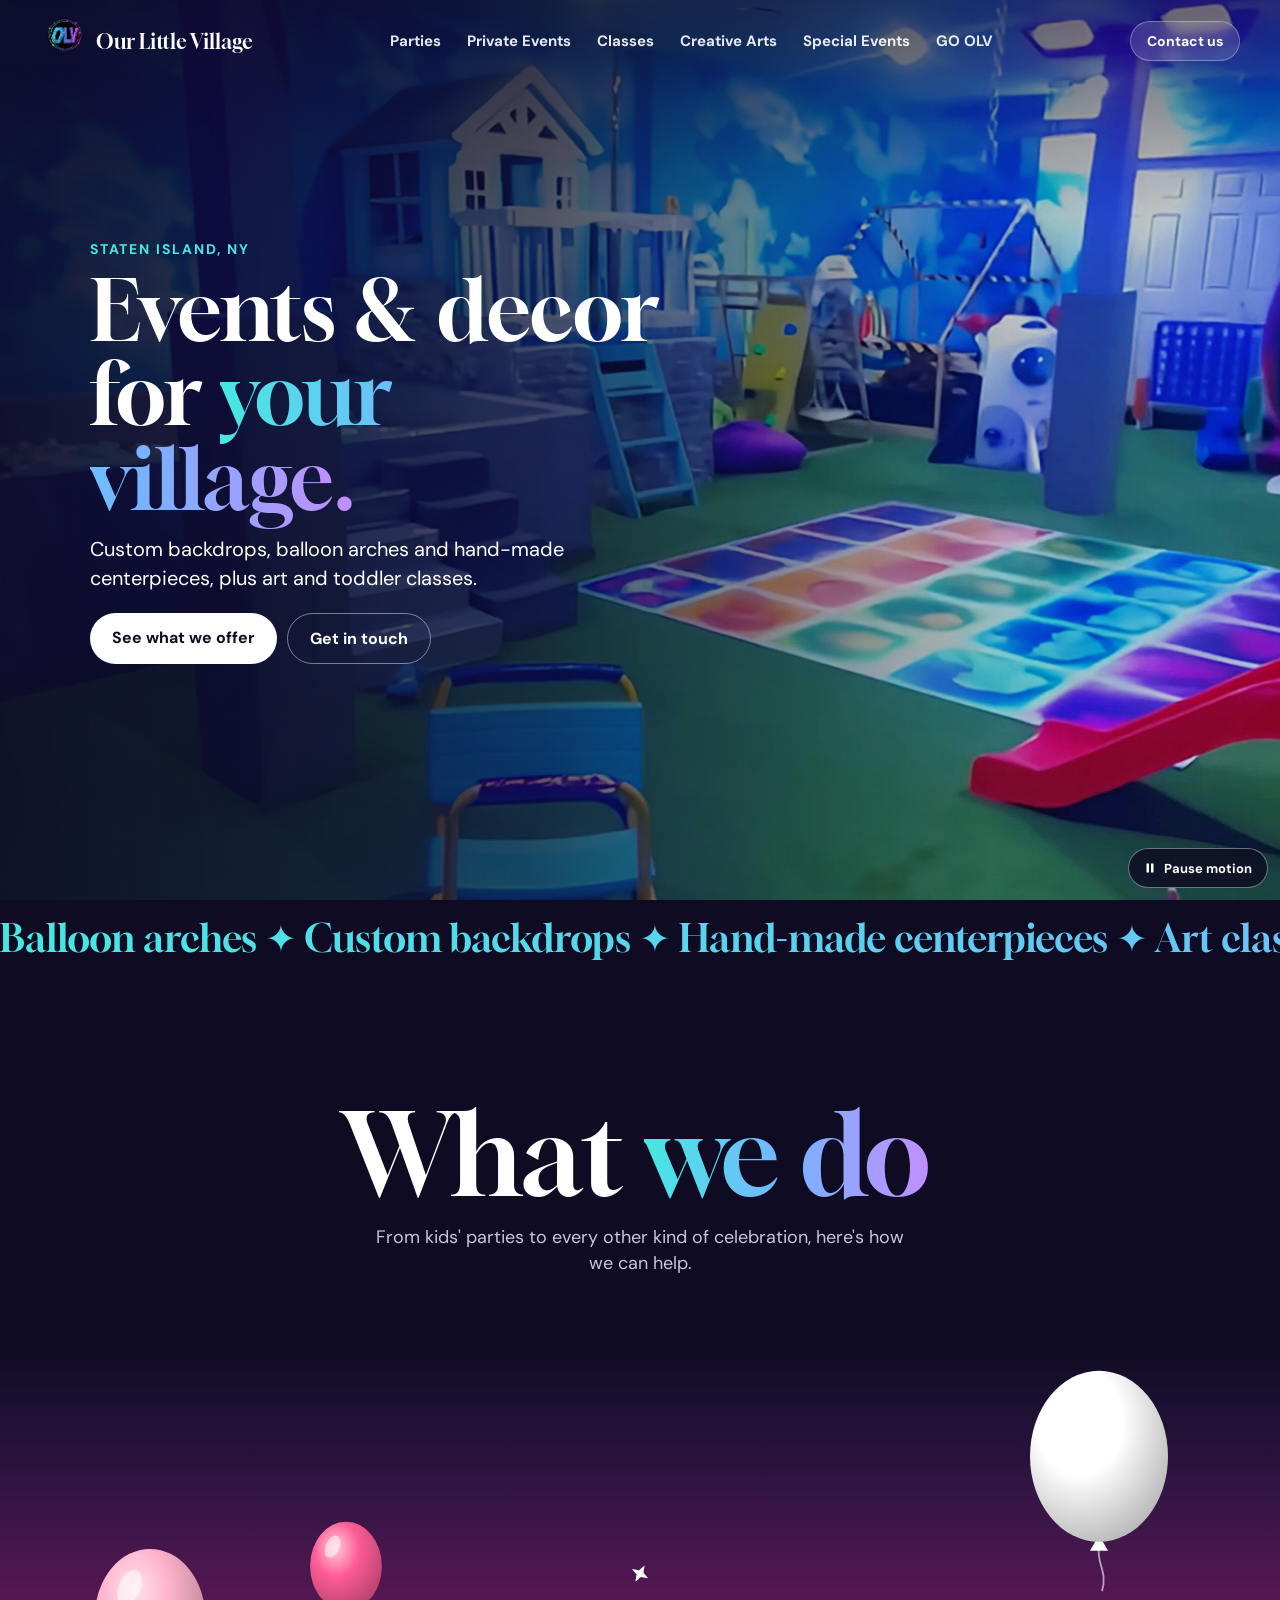
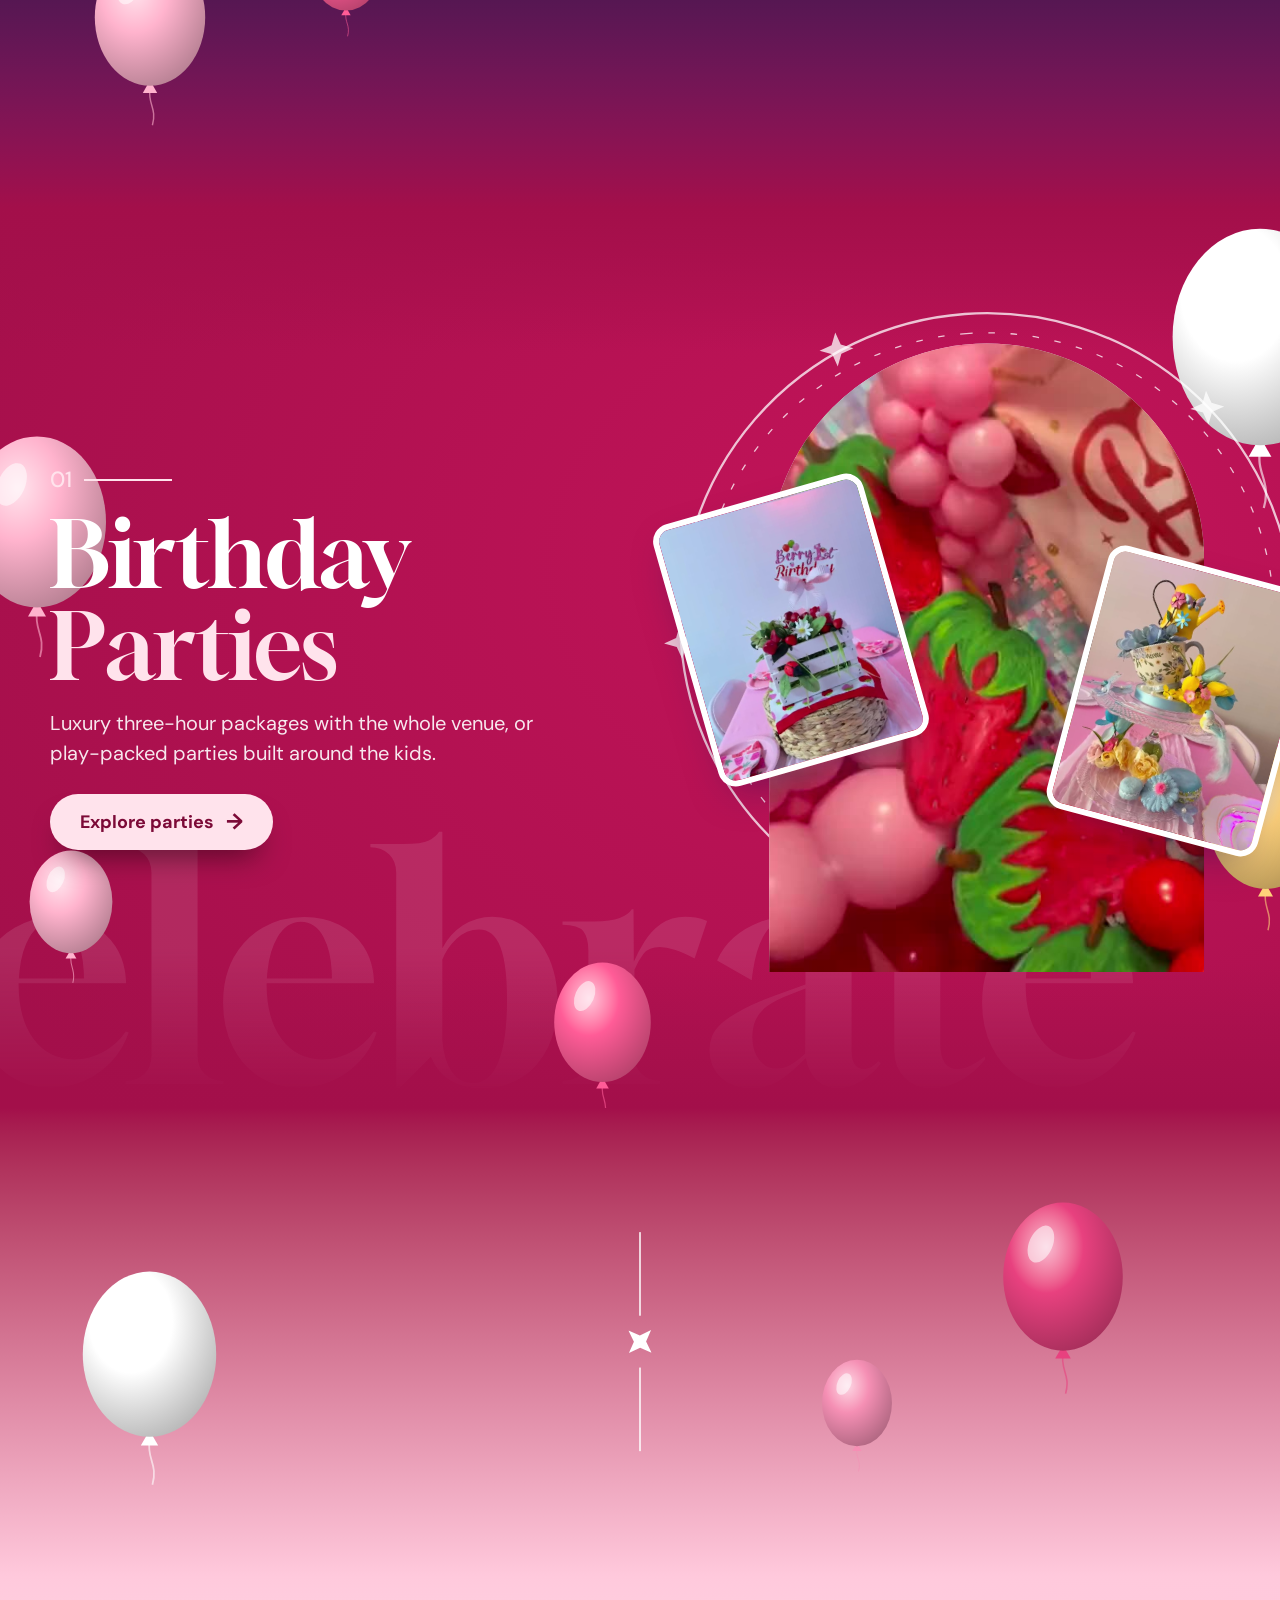
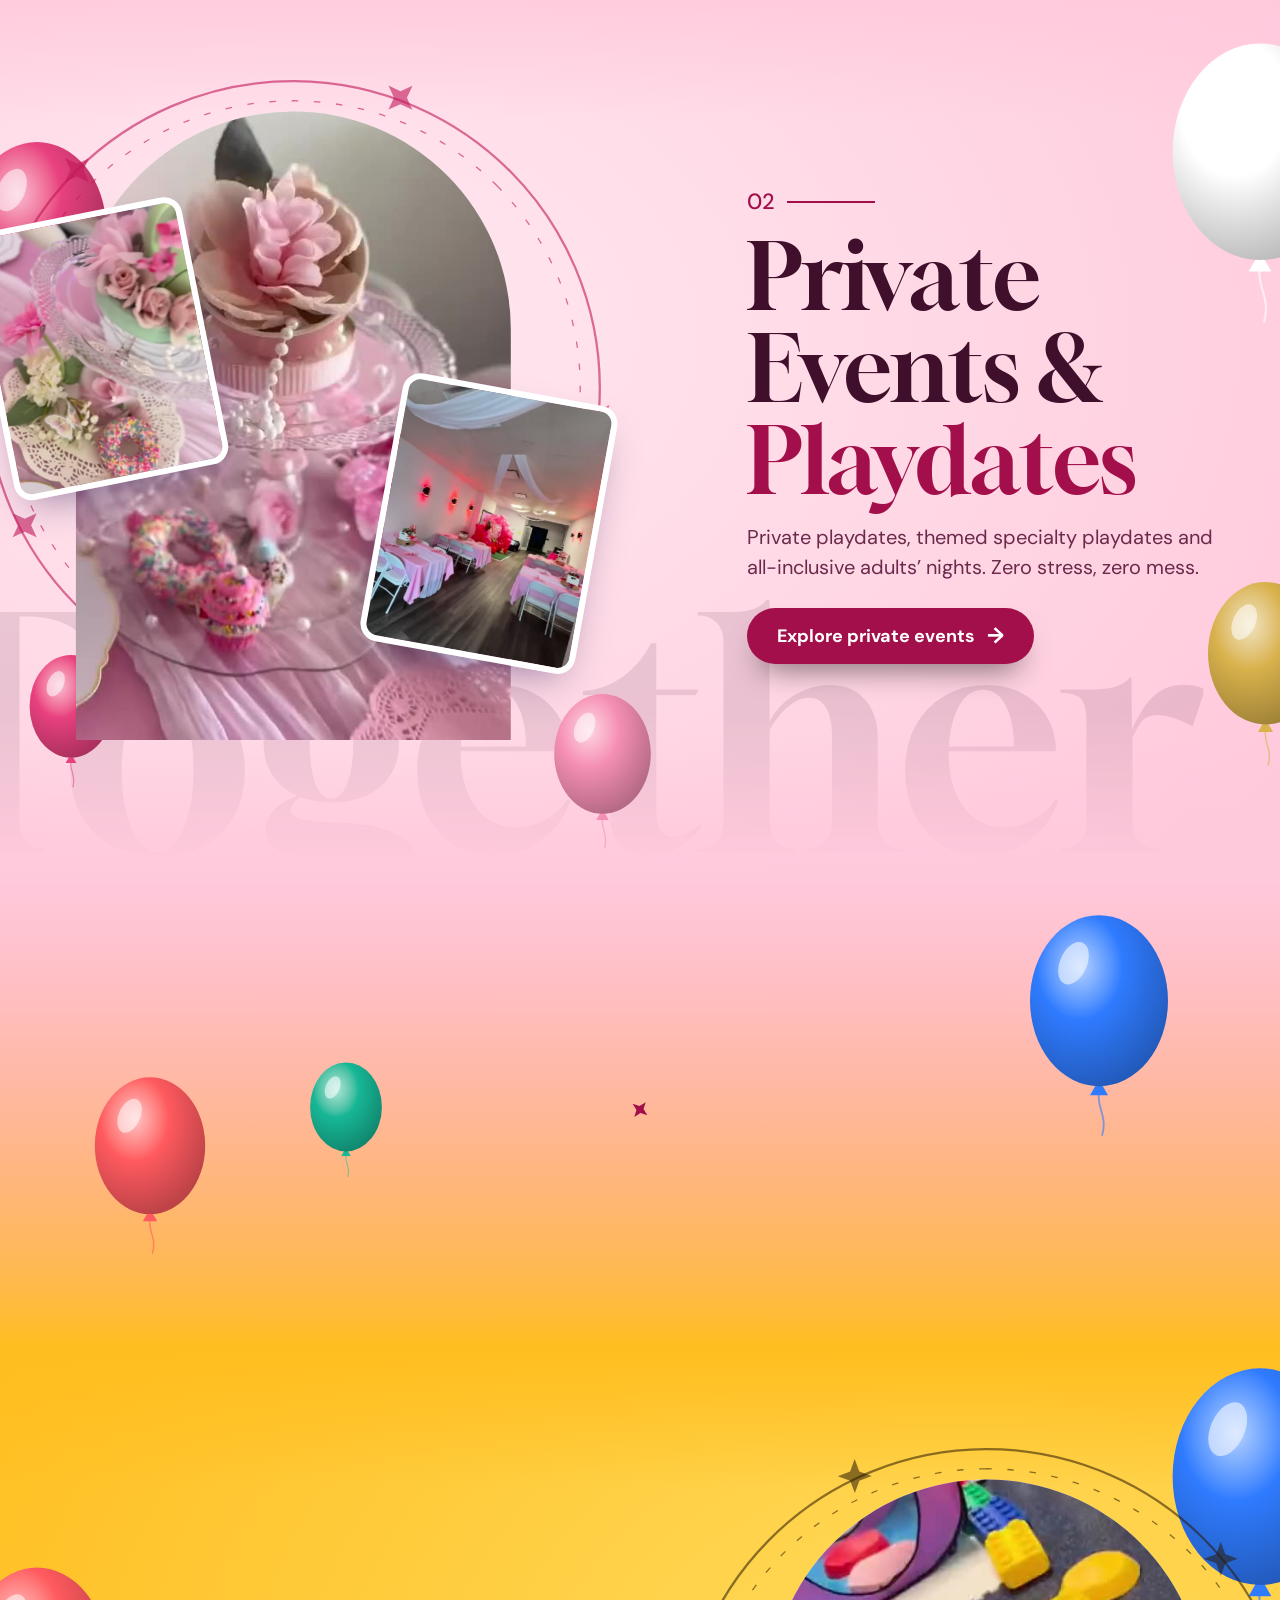
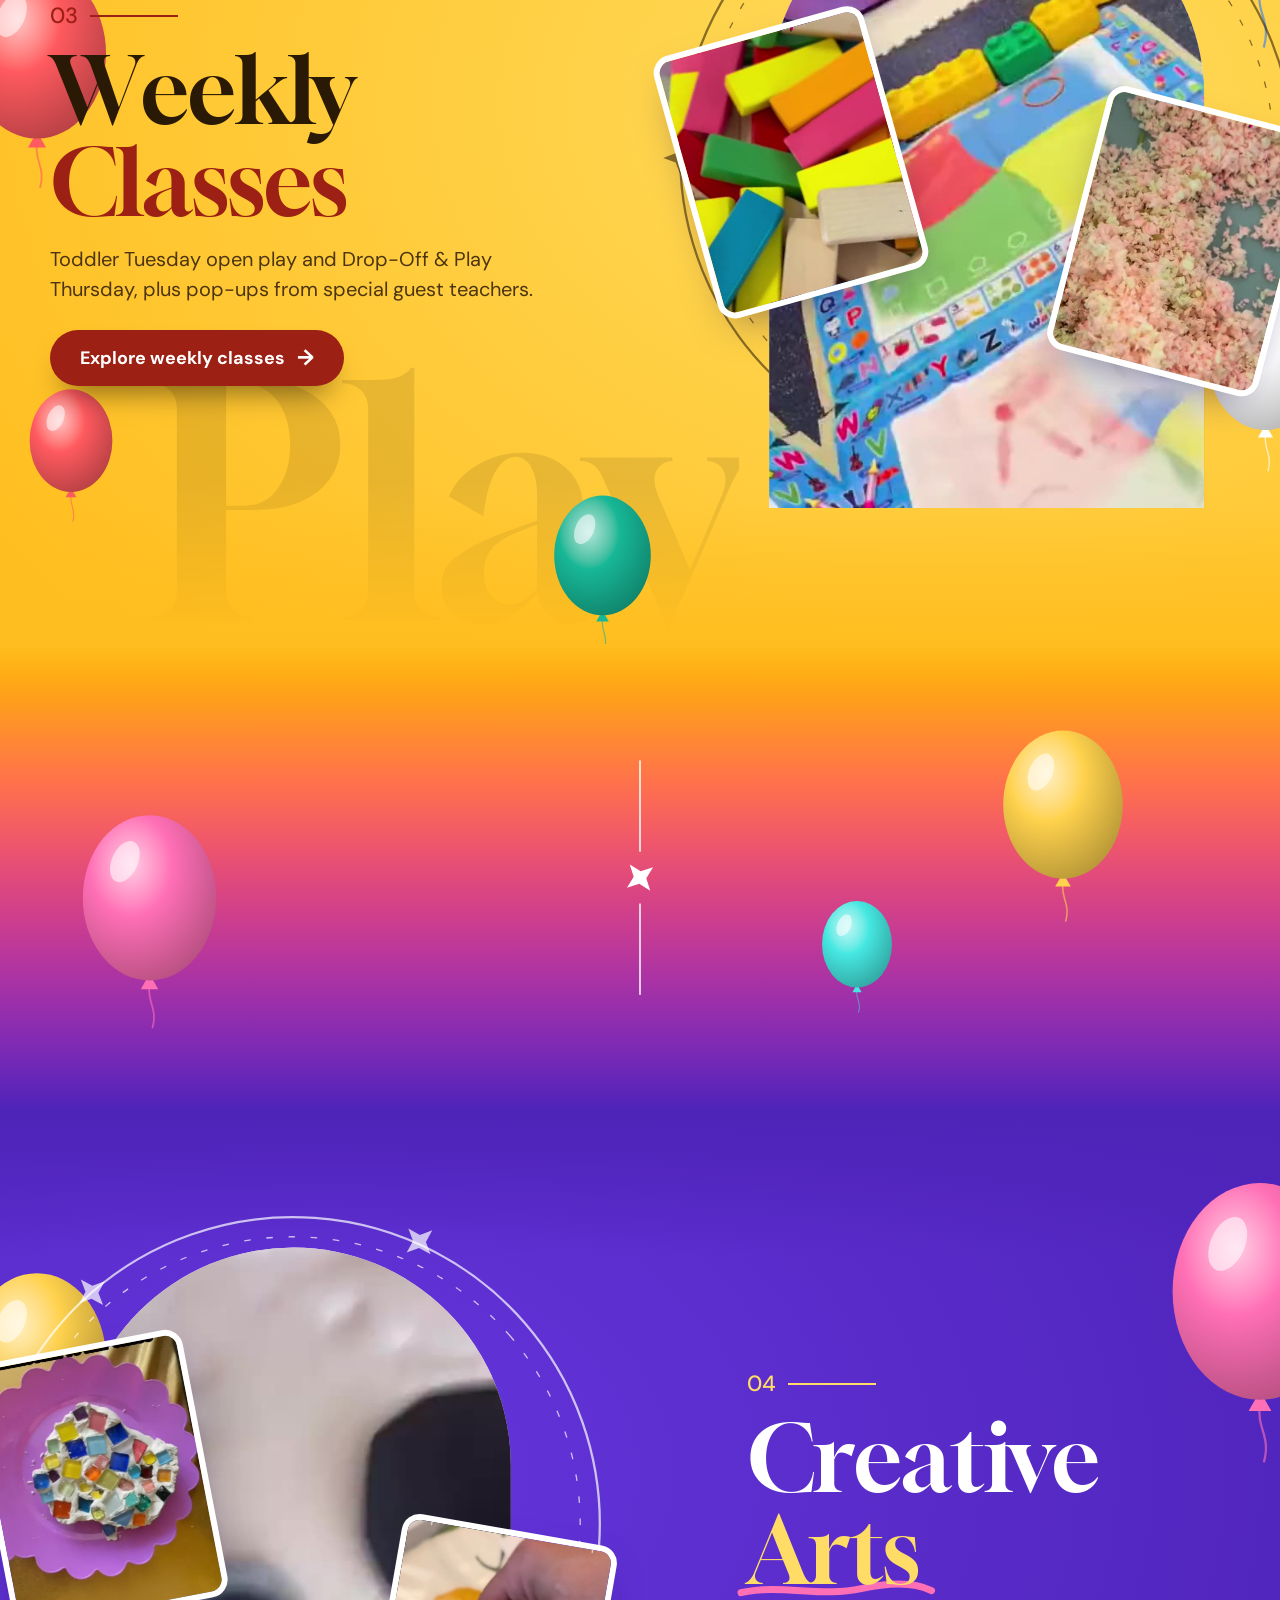
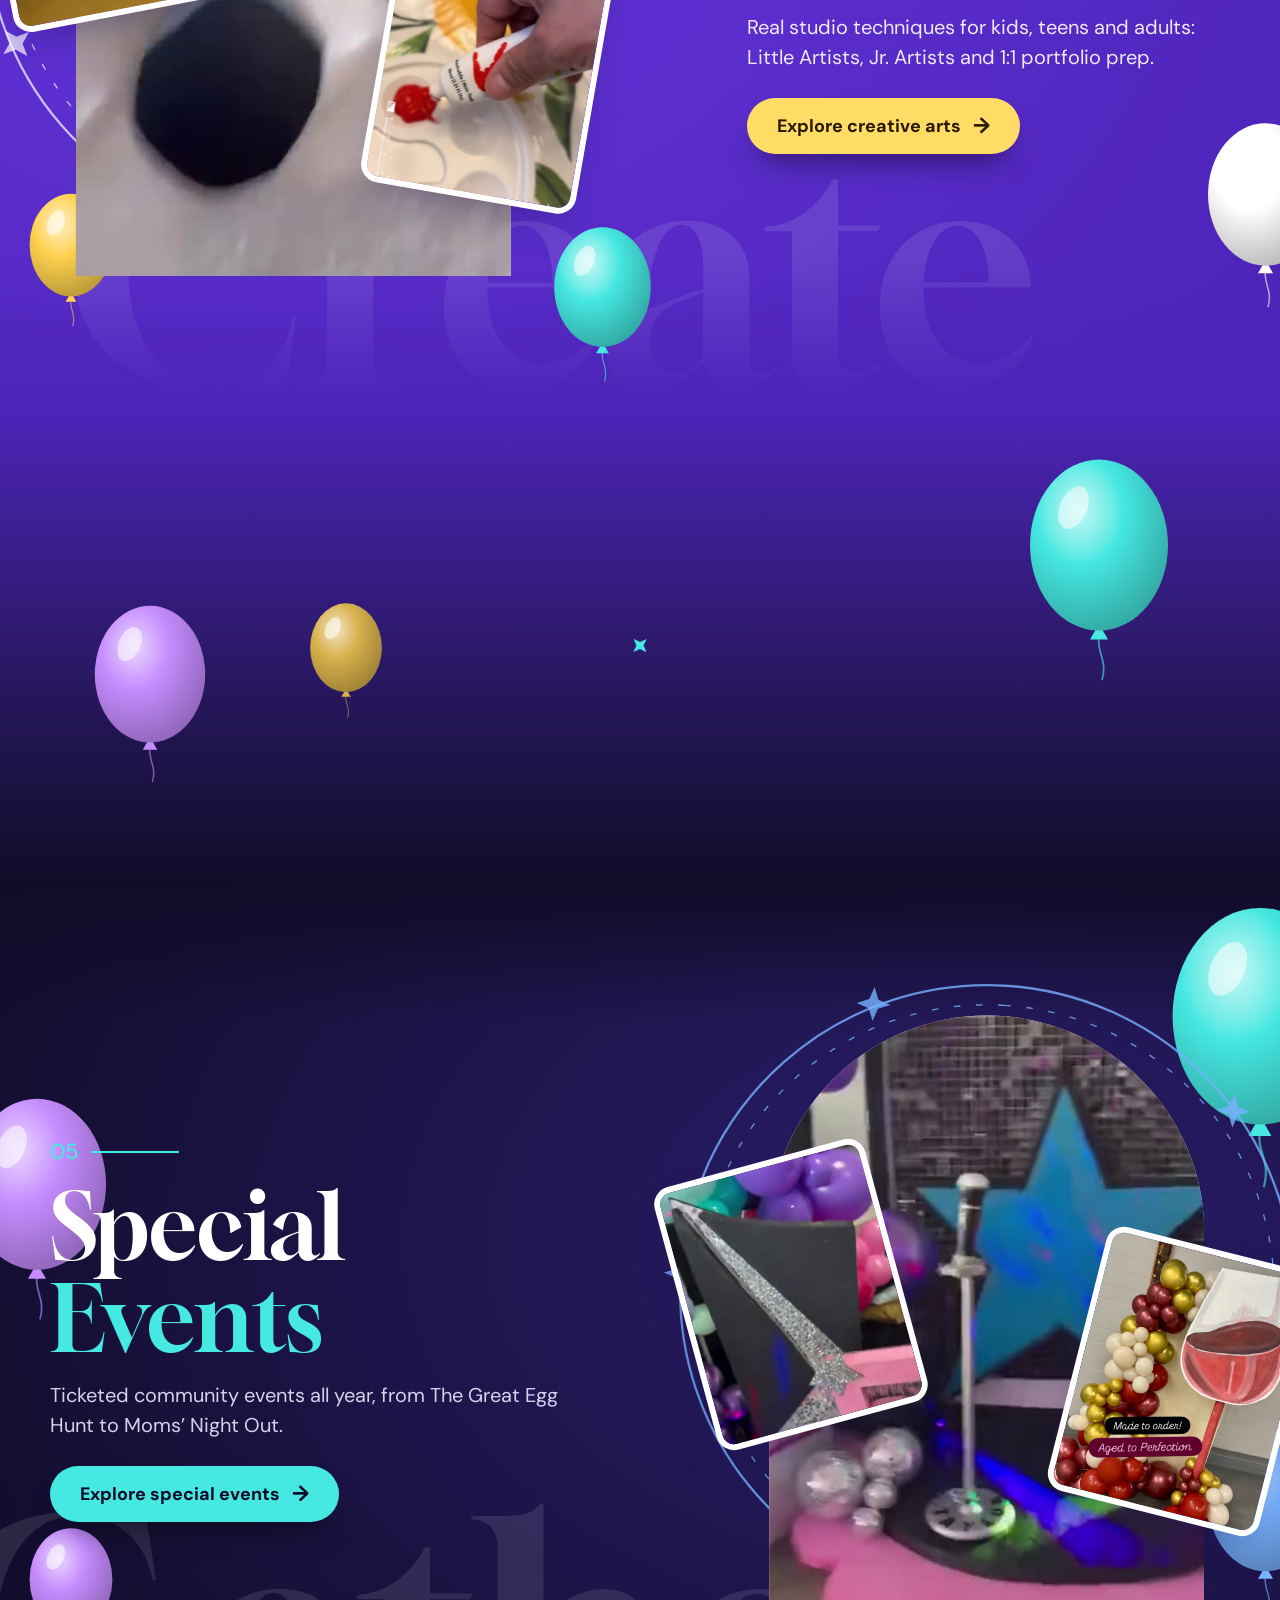
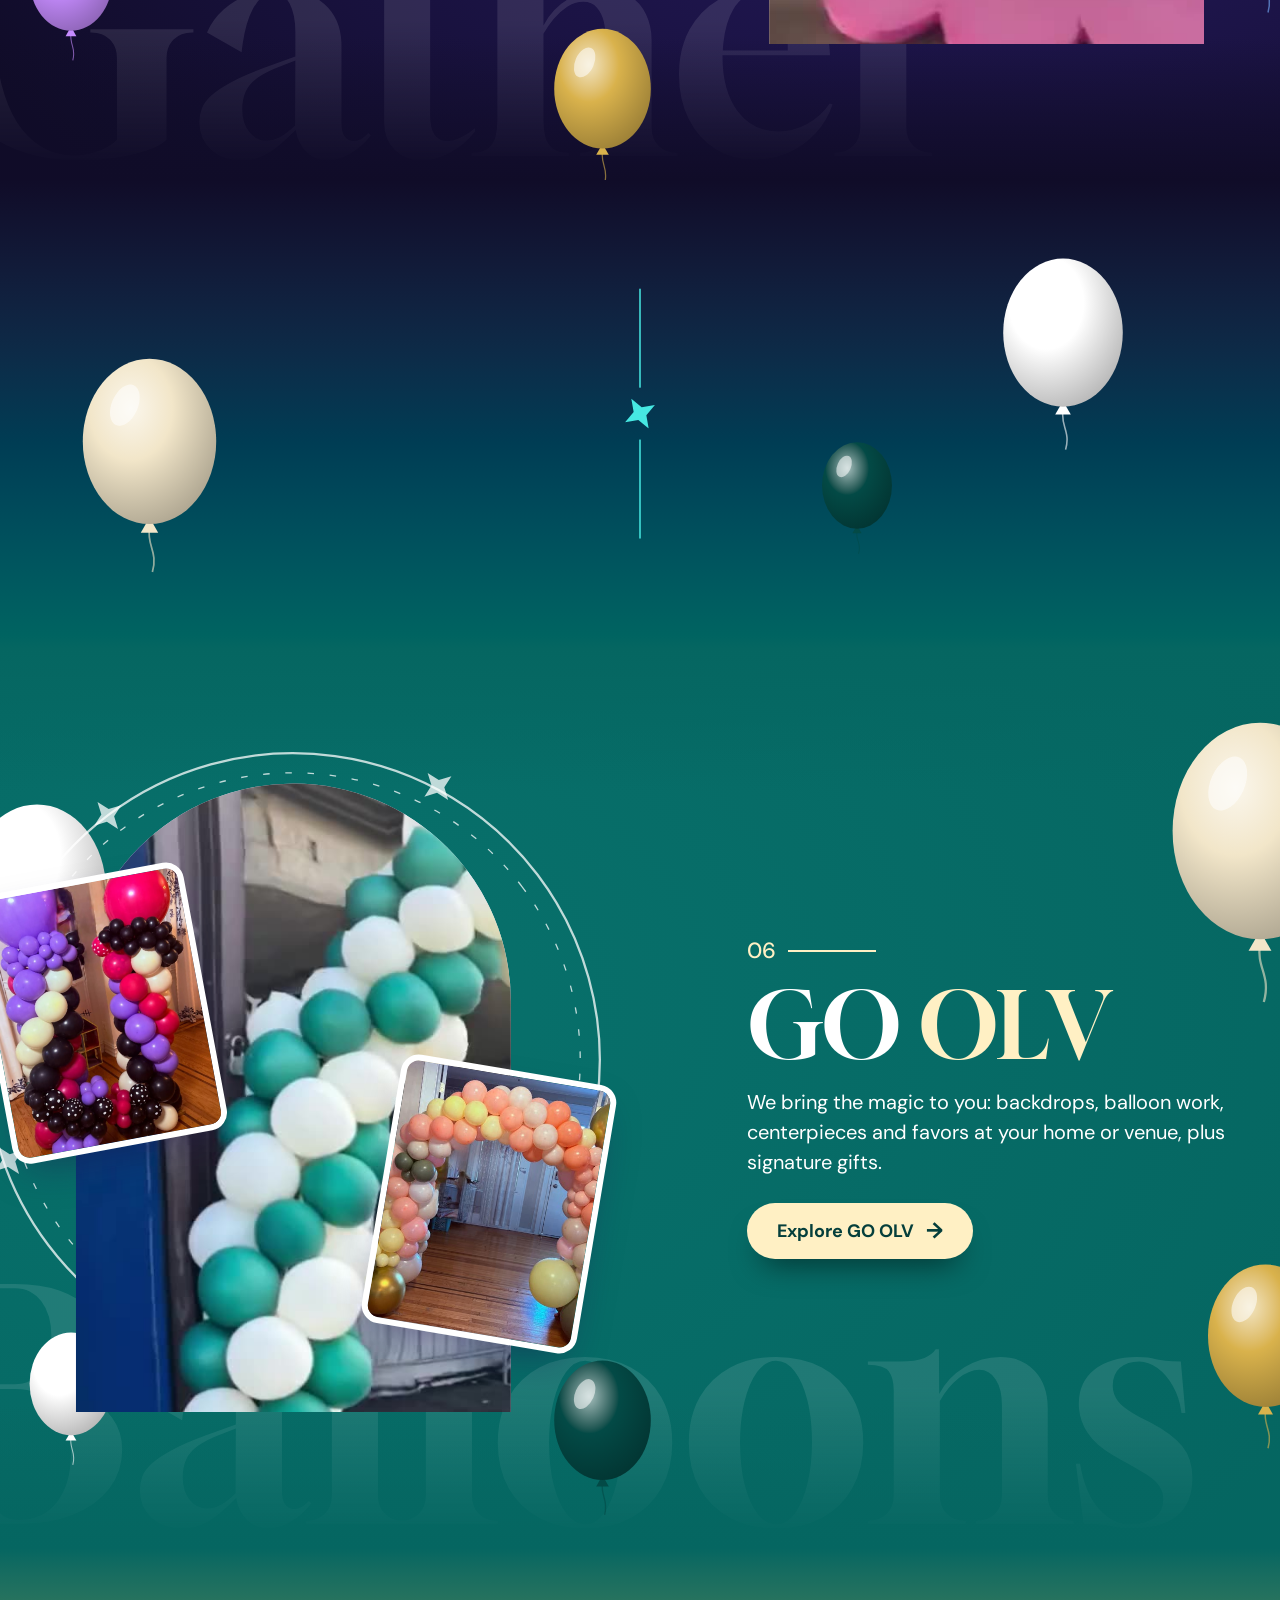
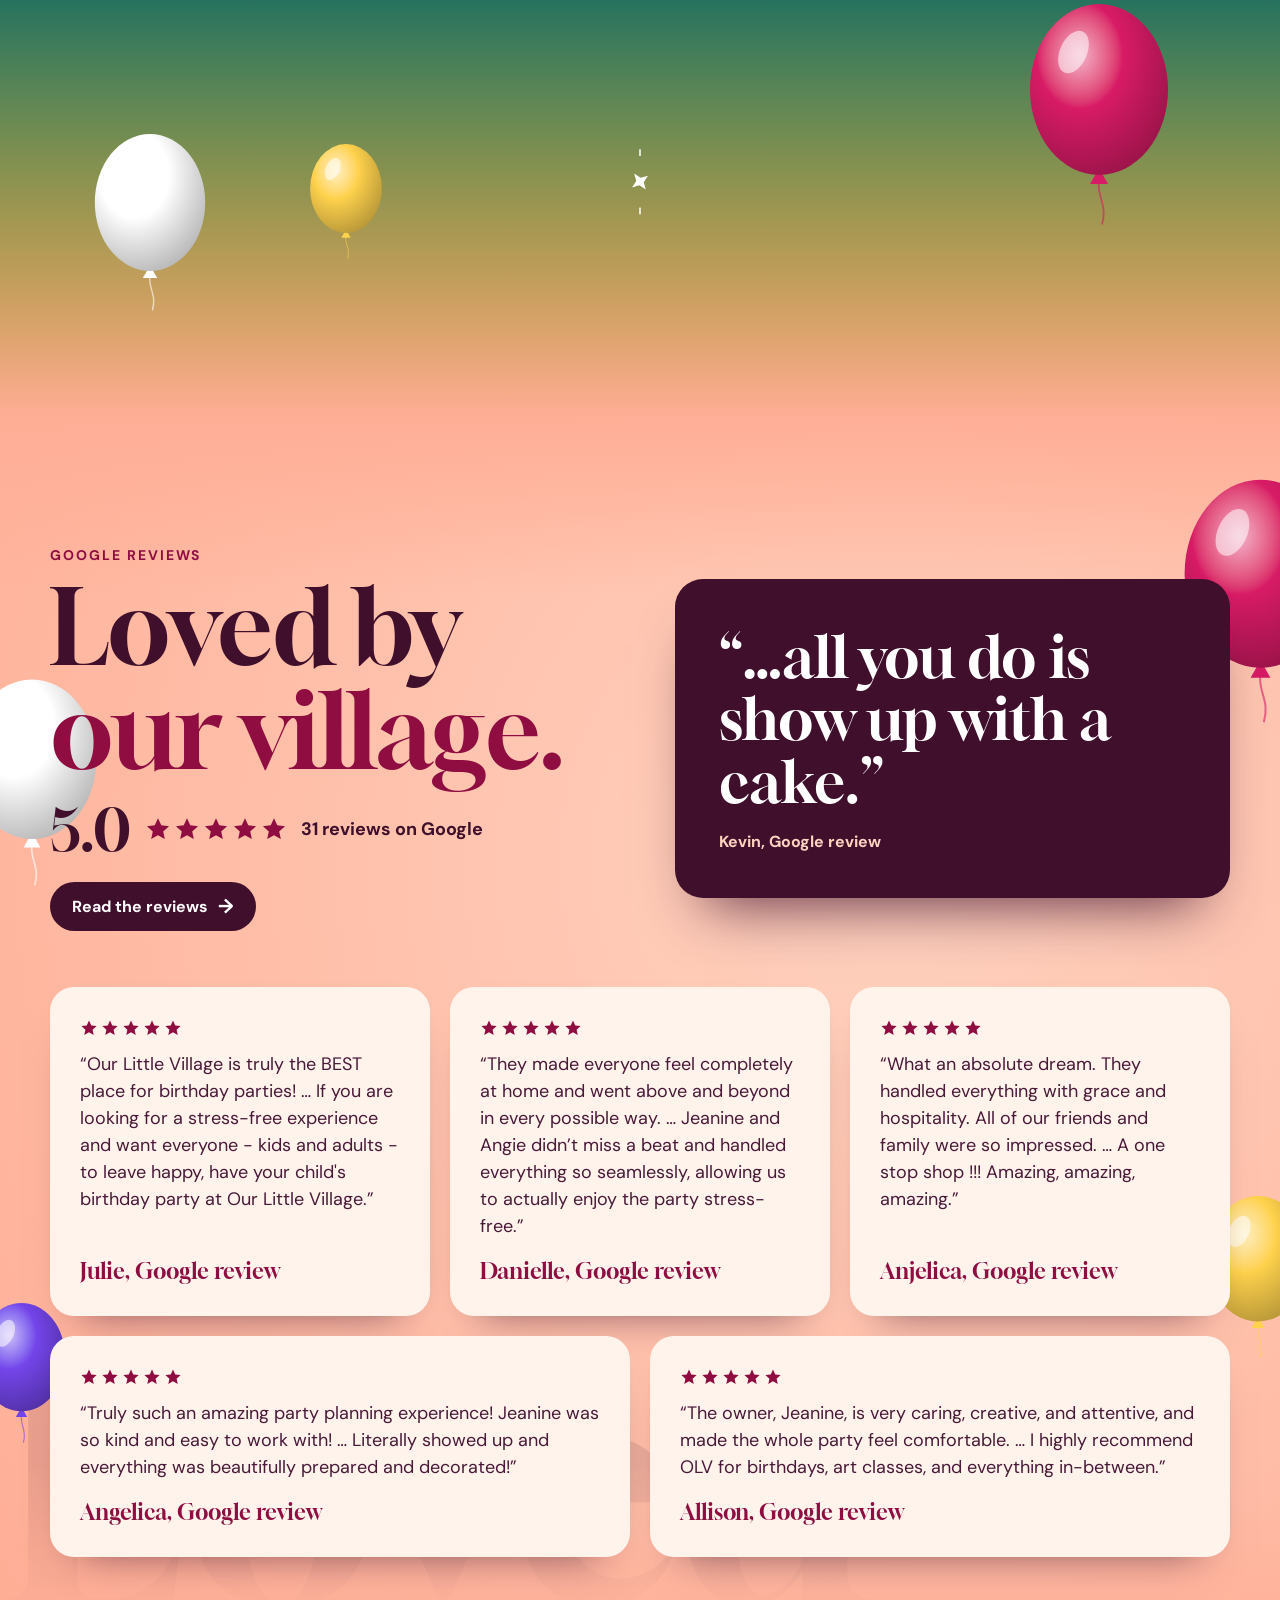
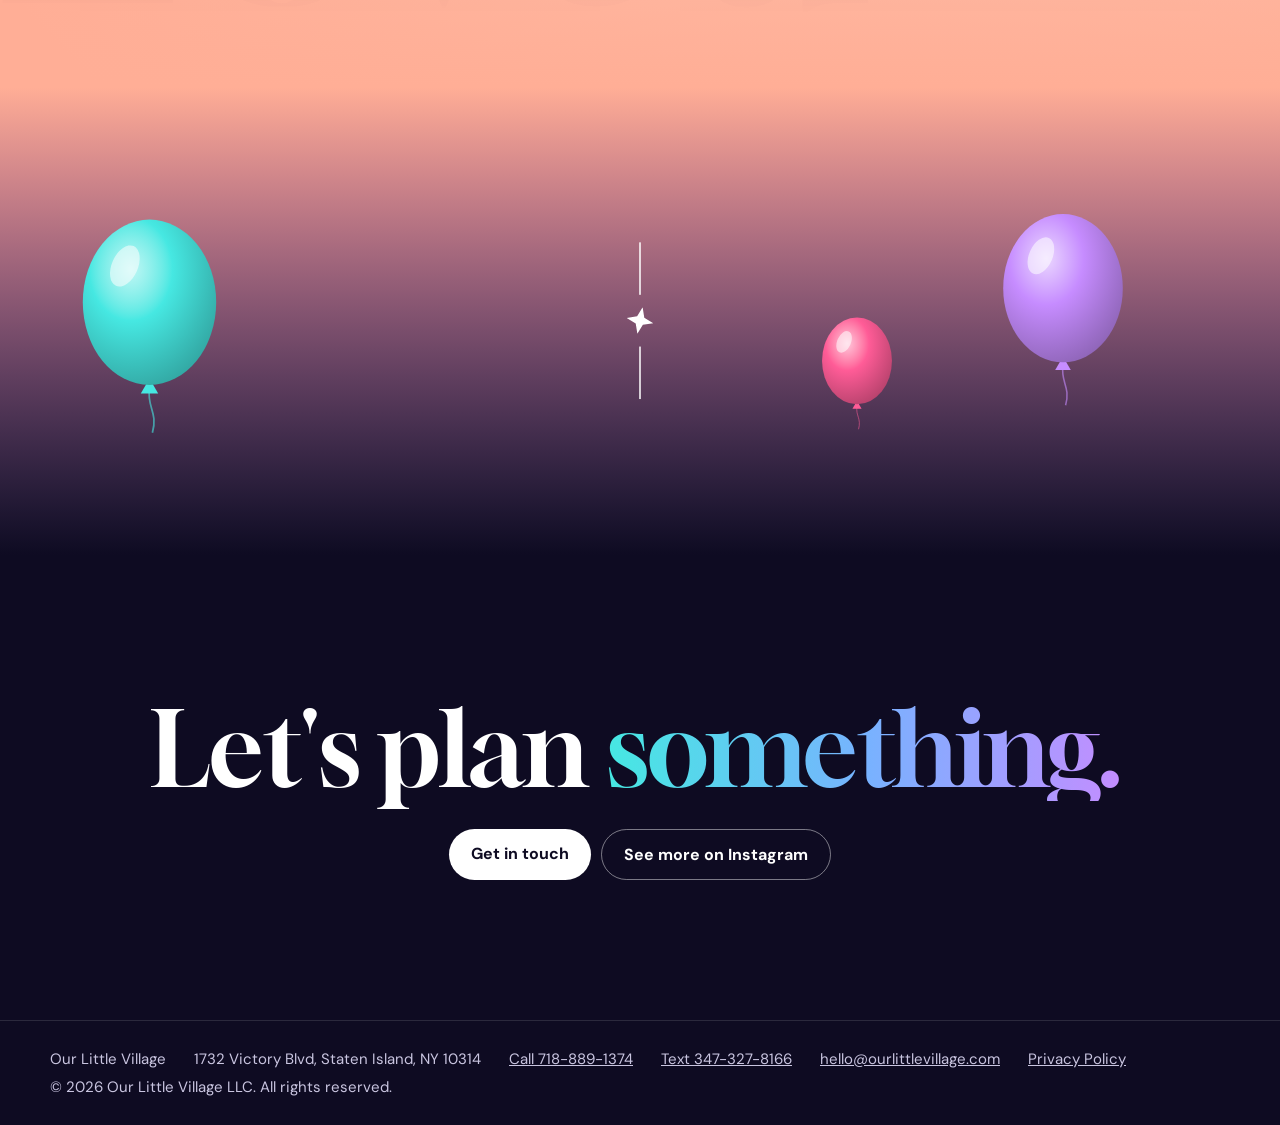
==== commit 52d2967a: "Rebuild pages from CMS edit" ====
--- a/index.html
+++ b/index.html
@@ -393,7 +393,7 @@
       <img class="float b" loading="lazy" src="assets/work/private-b.jpg" alt="Event room with pink dressed tables and draped ceiling"></div>
   </article>
   <article class="ch" data-clip="toddler">
-    <div class="ch-text"><span class="num">03</span><h3>Weekly <em>Classes</em></h3><p>Toddler Tuesday open play and Drop-Off &amp; Play Thursday, plus pop-ups from special guest teachers.</p><a class="more" href="toddler-classes.html">Explore weekly classes!</a></div>
+    <div class="ch-text"><span class="num">03</span><h3>Weekly <em>Classes</em></h3><p>Toddler Tuesday open play and Drop-Off &amp; Play Thursday, plus pop-ups from special guest teachers.</p><a class="more" href="toddler-classes.html">Explore weekly classes</a></div>
     <div class="ch-media"><div class="arch"></div>
       <img class="float a" loading="lazy" src="assets/work/toddler-a.jpg" alt="Brightly colored wooden building blocks">
       <img class="float b" loading="lazy" src="assets/work/toddler-b.jpg" alt="Pink rice in a sensory play bin"></div>
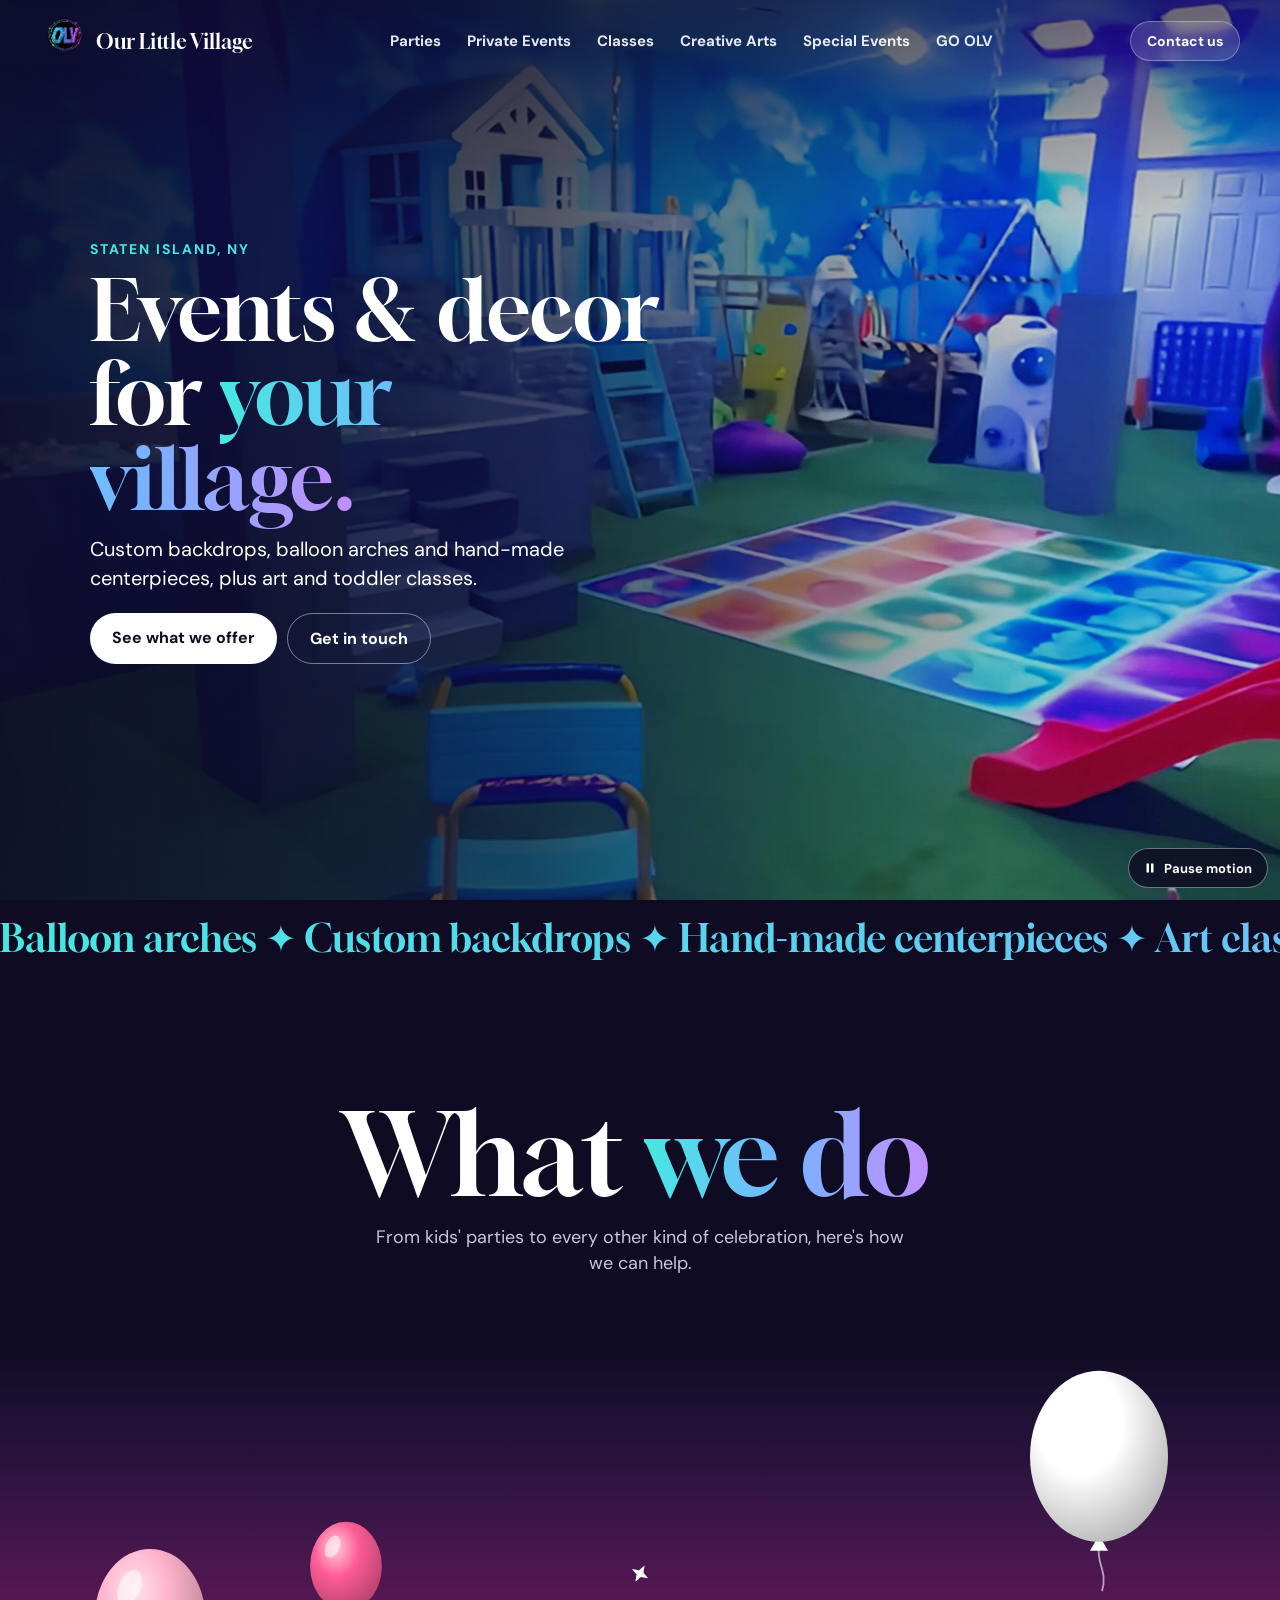
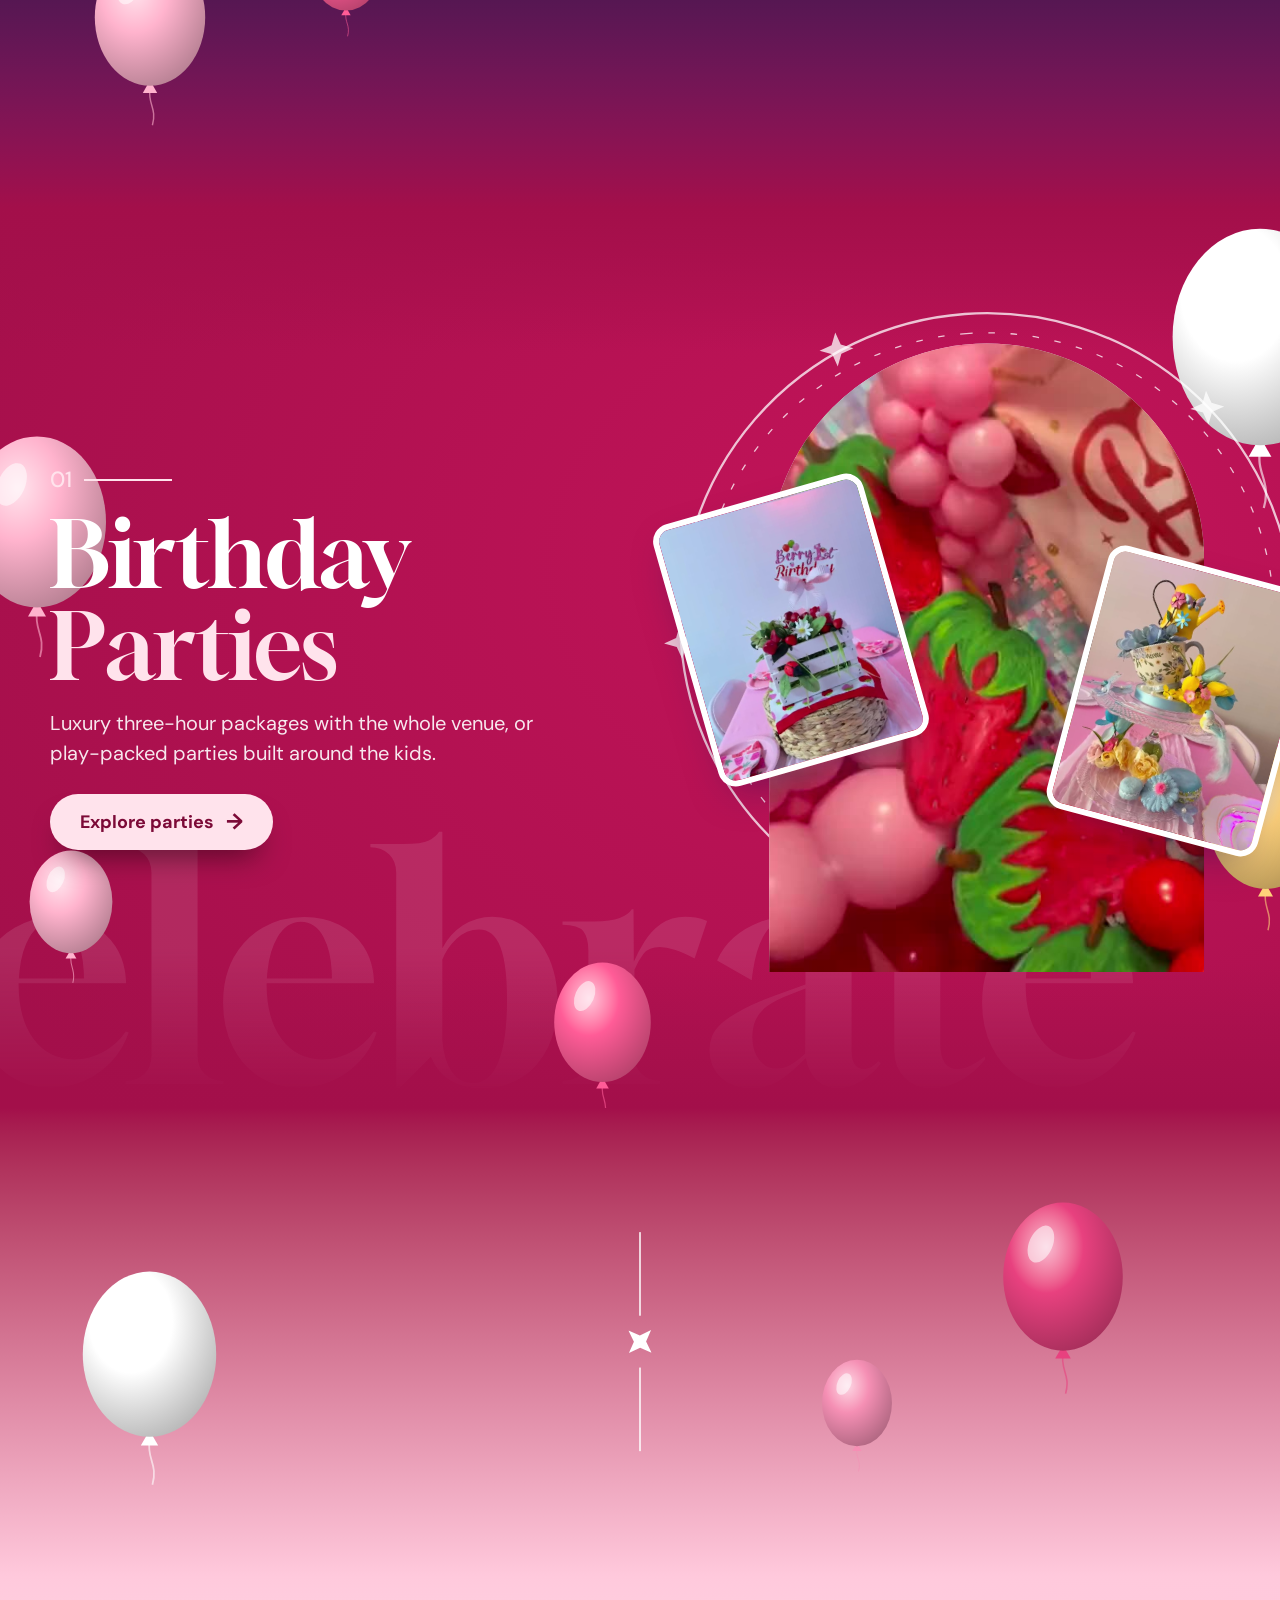
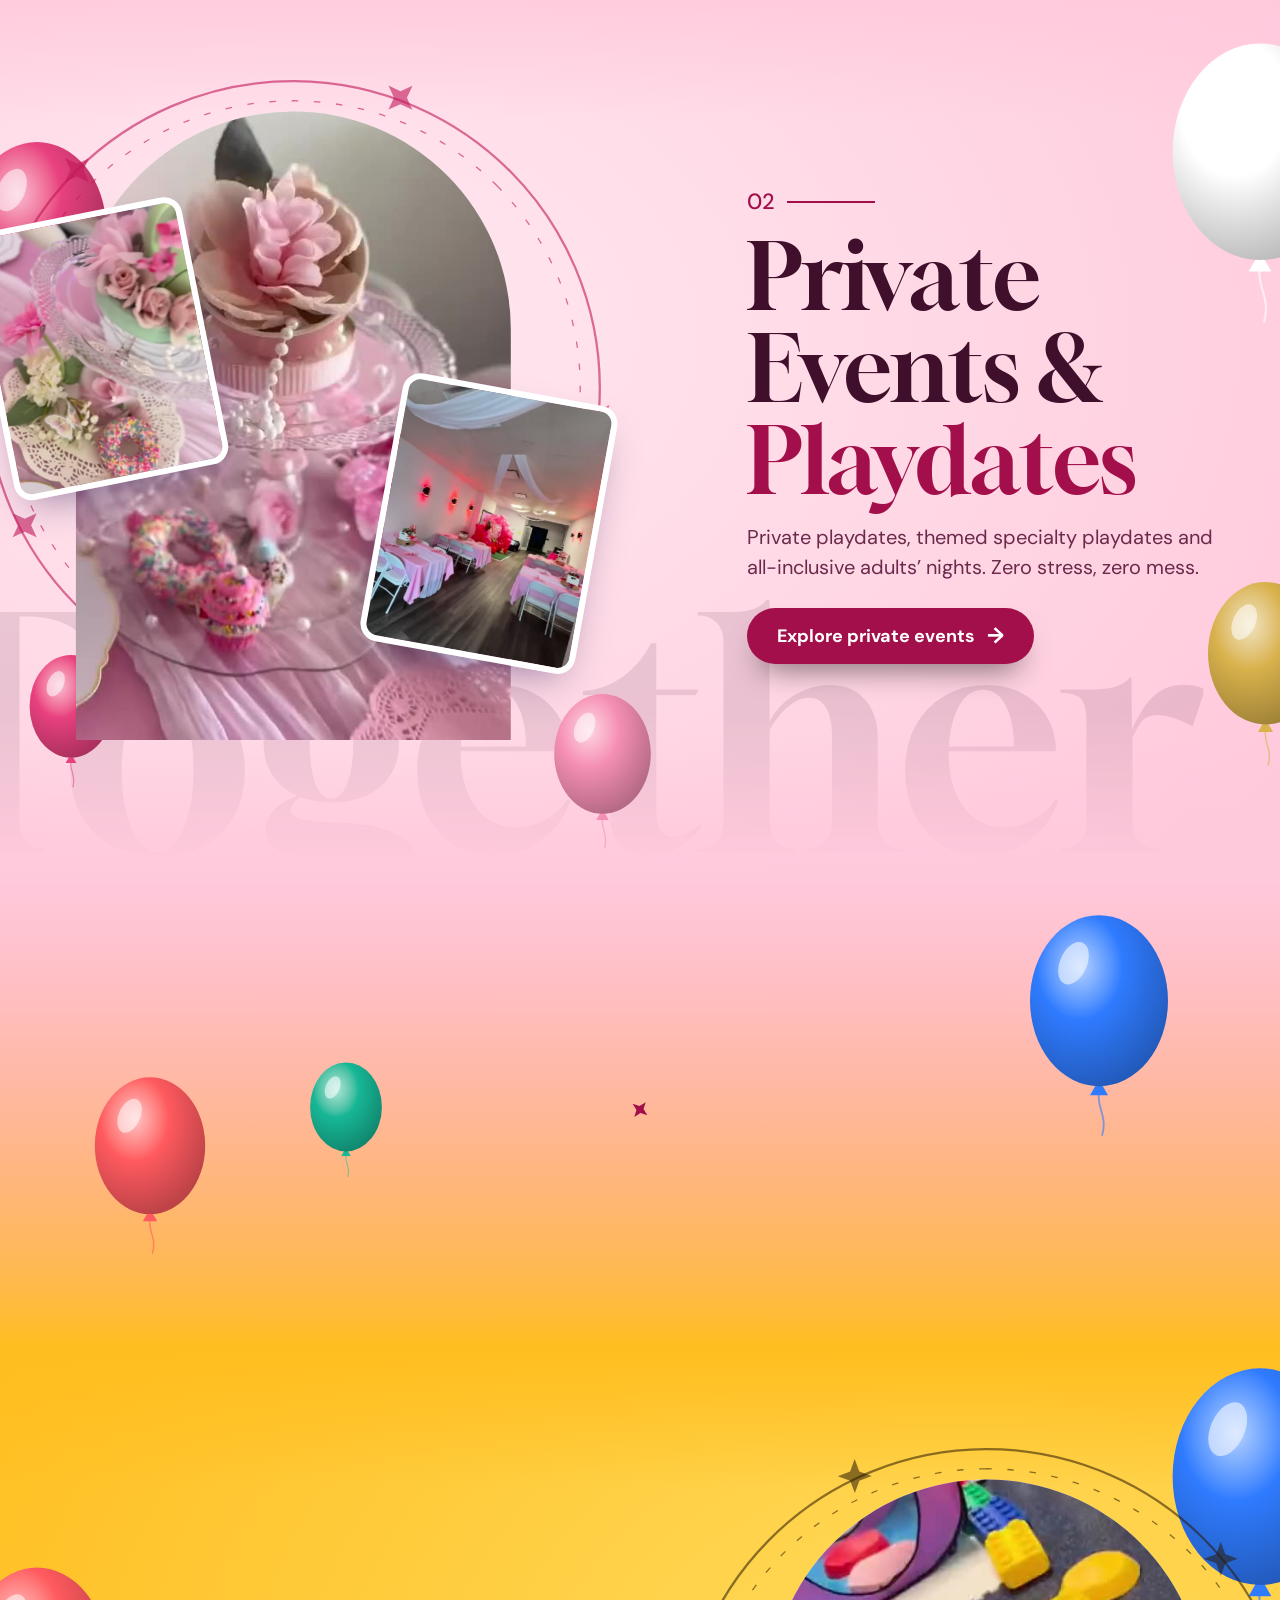
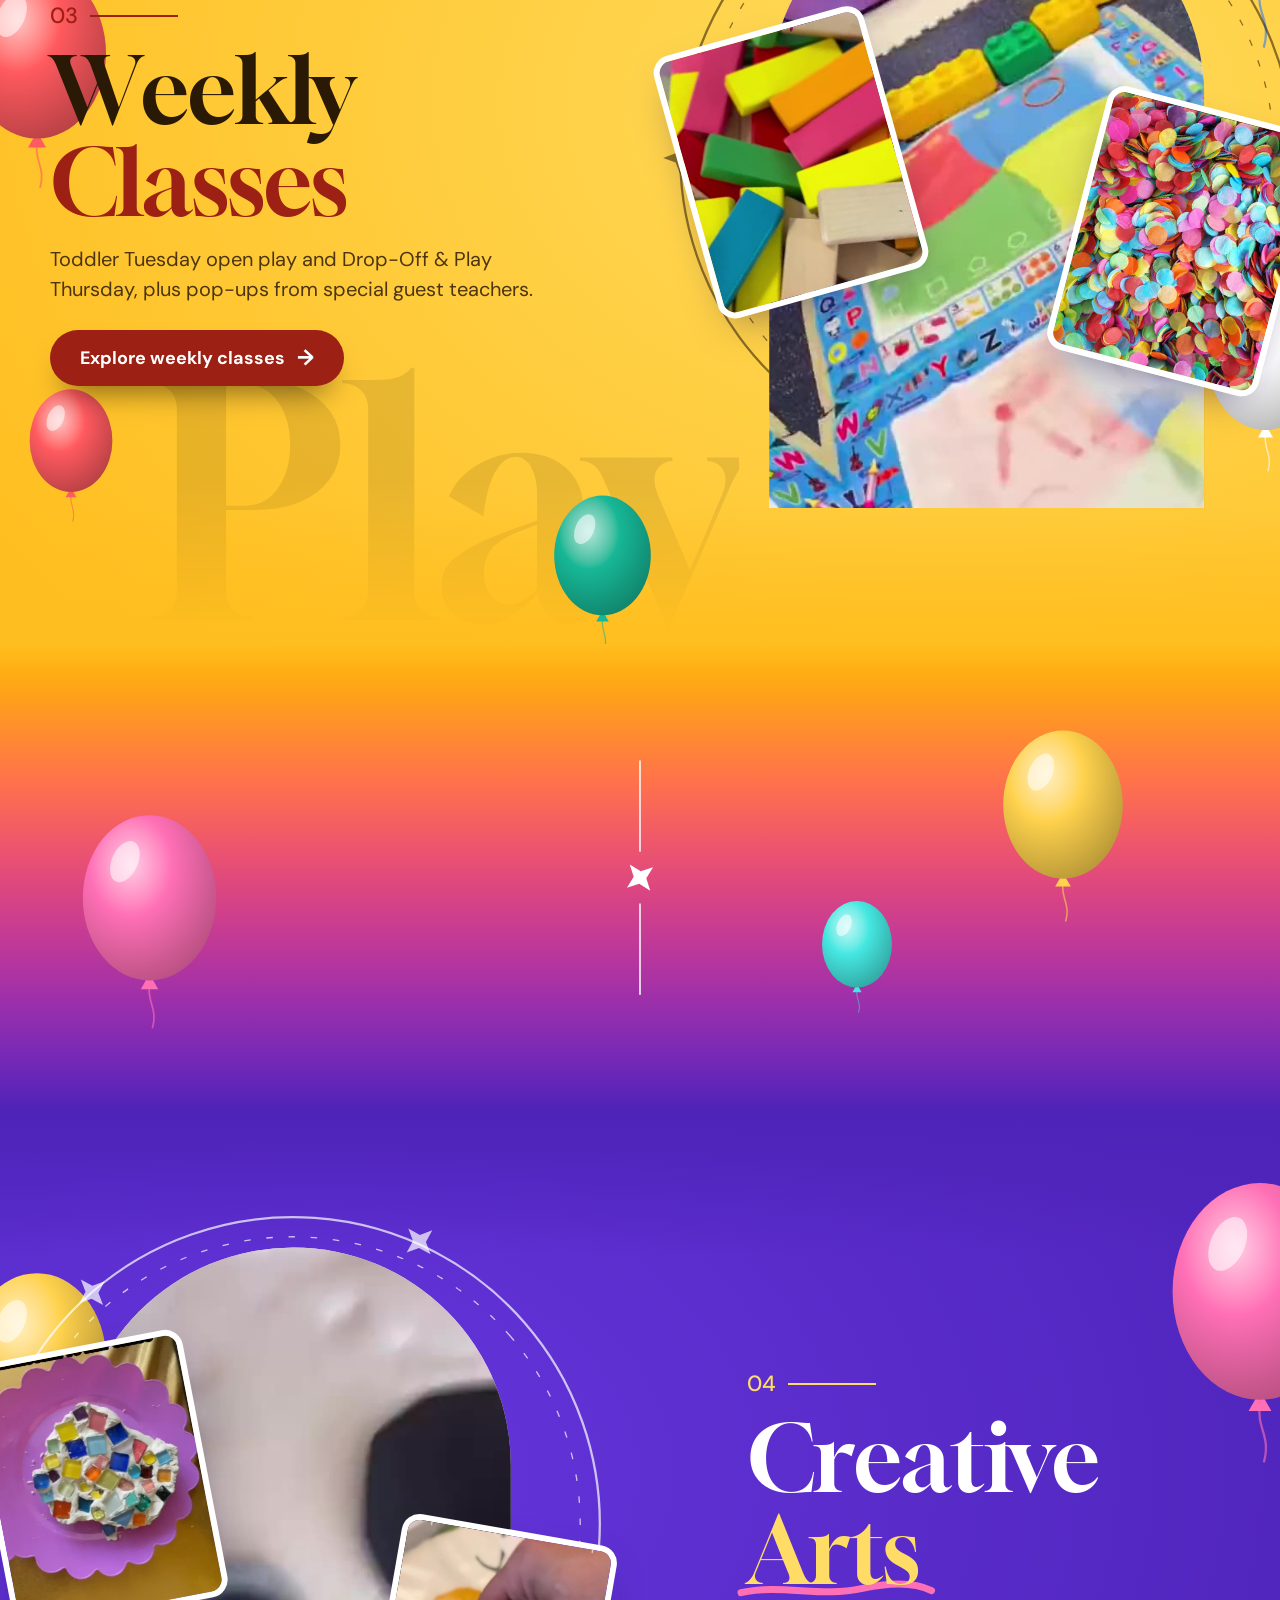
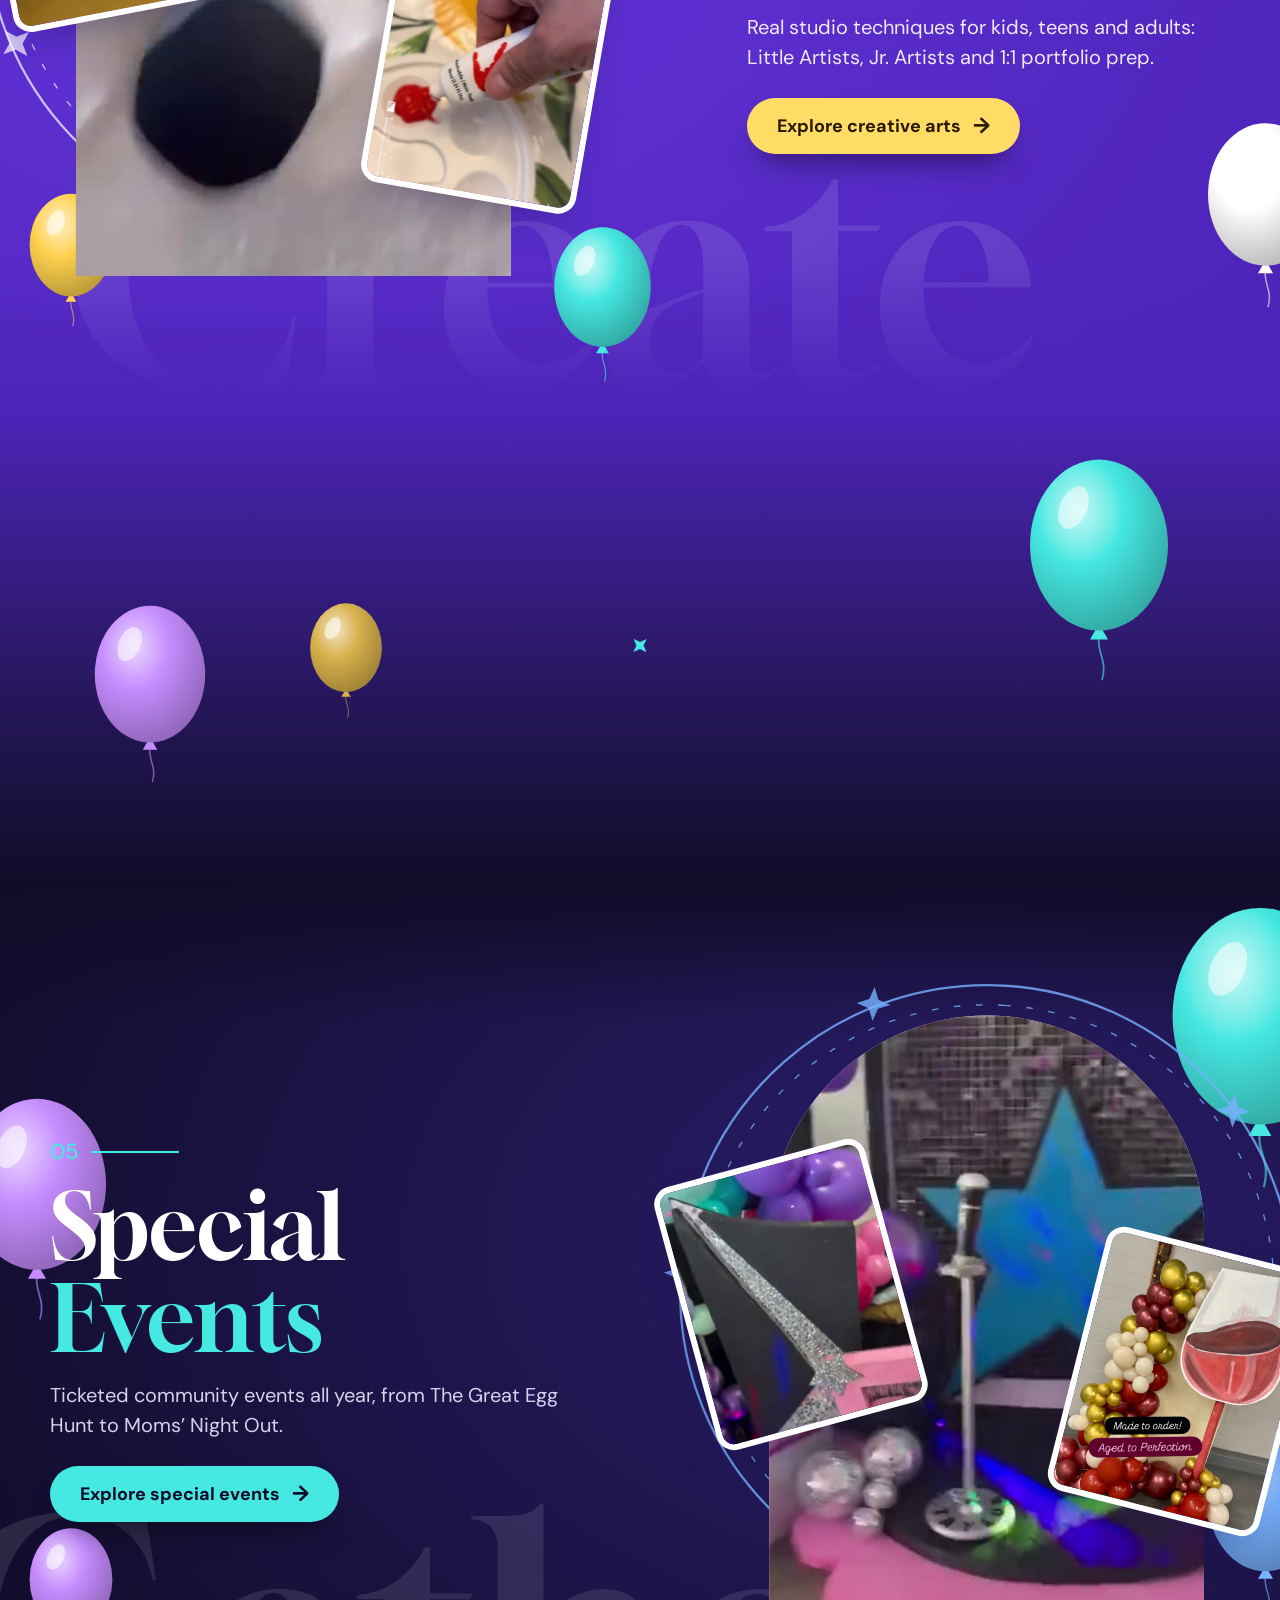
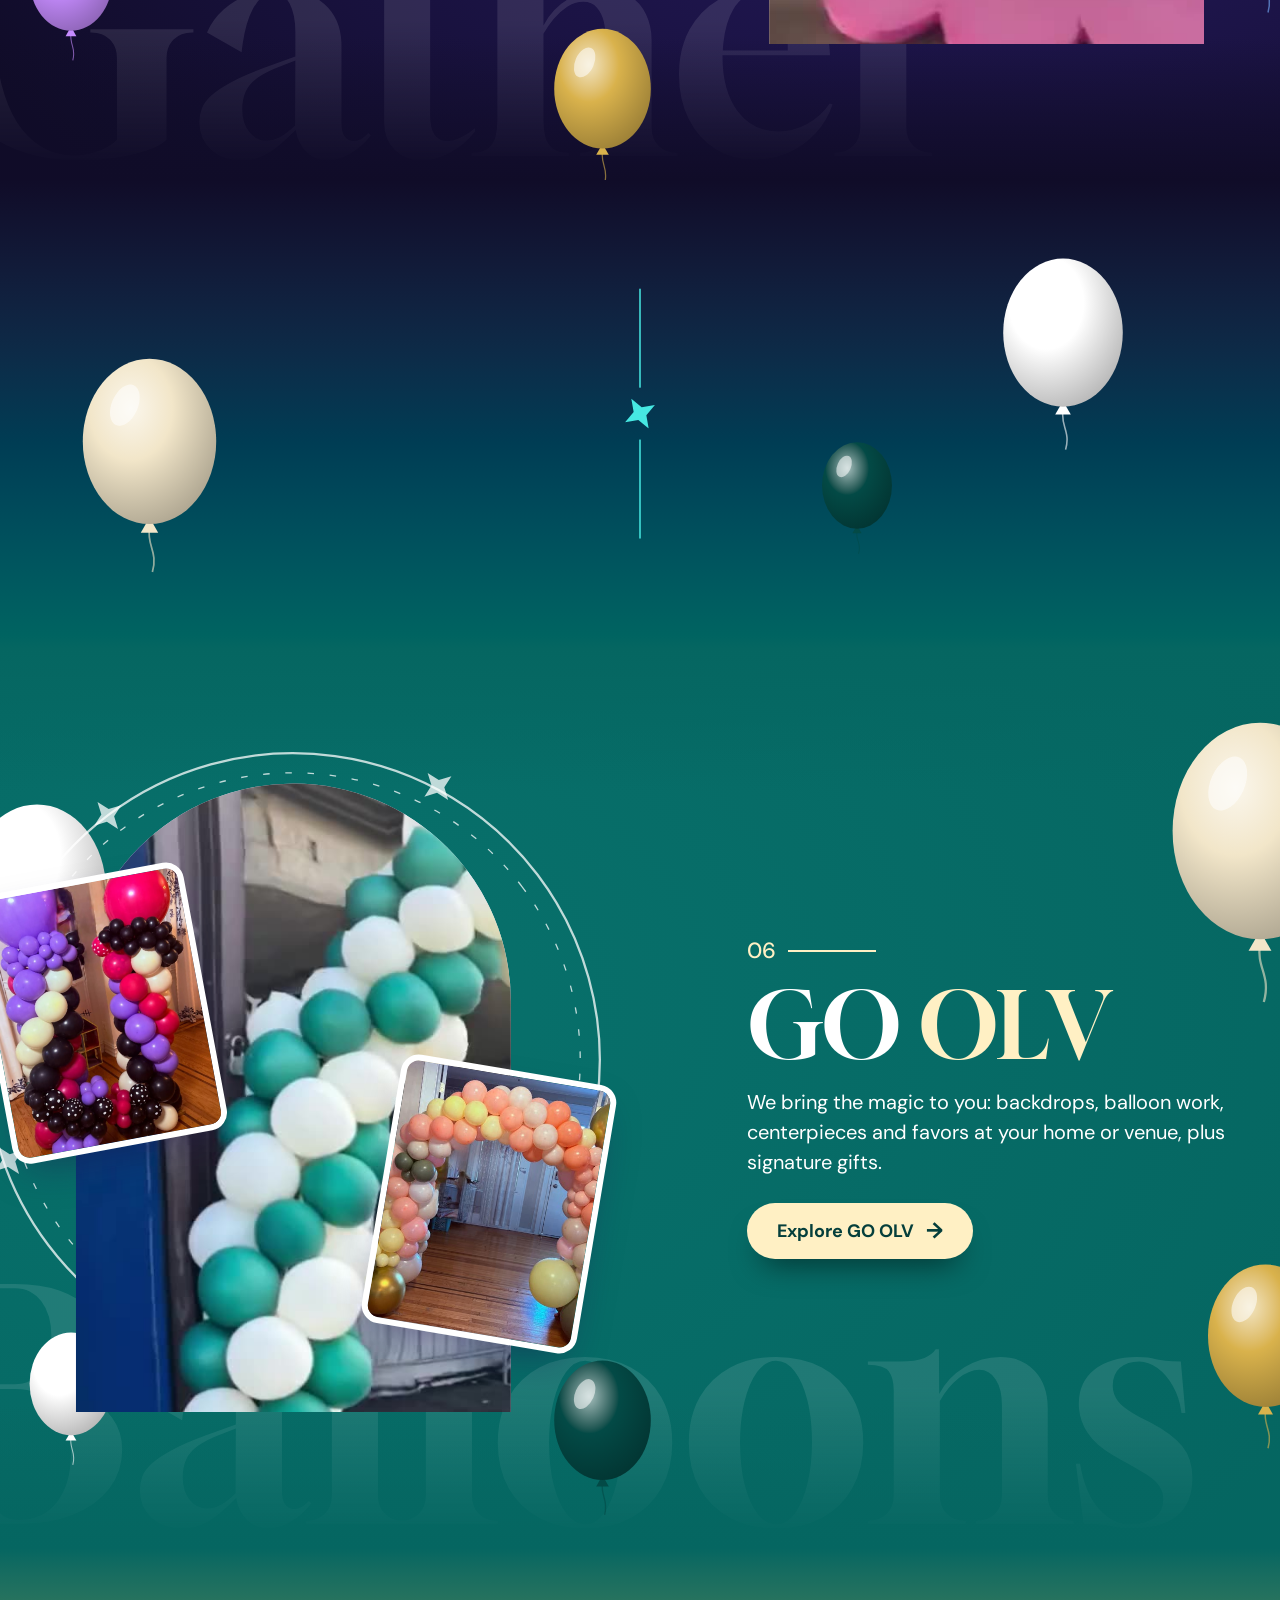
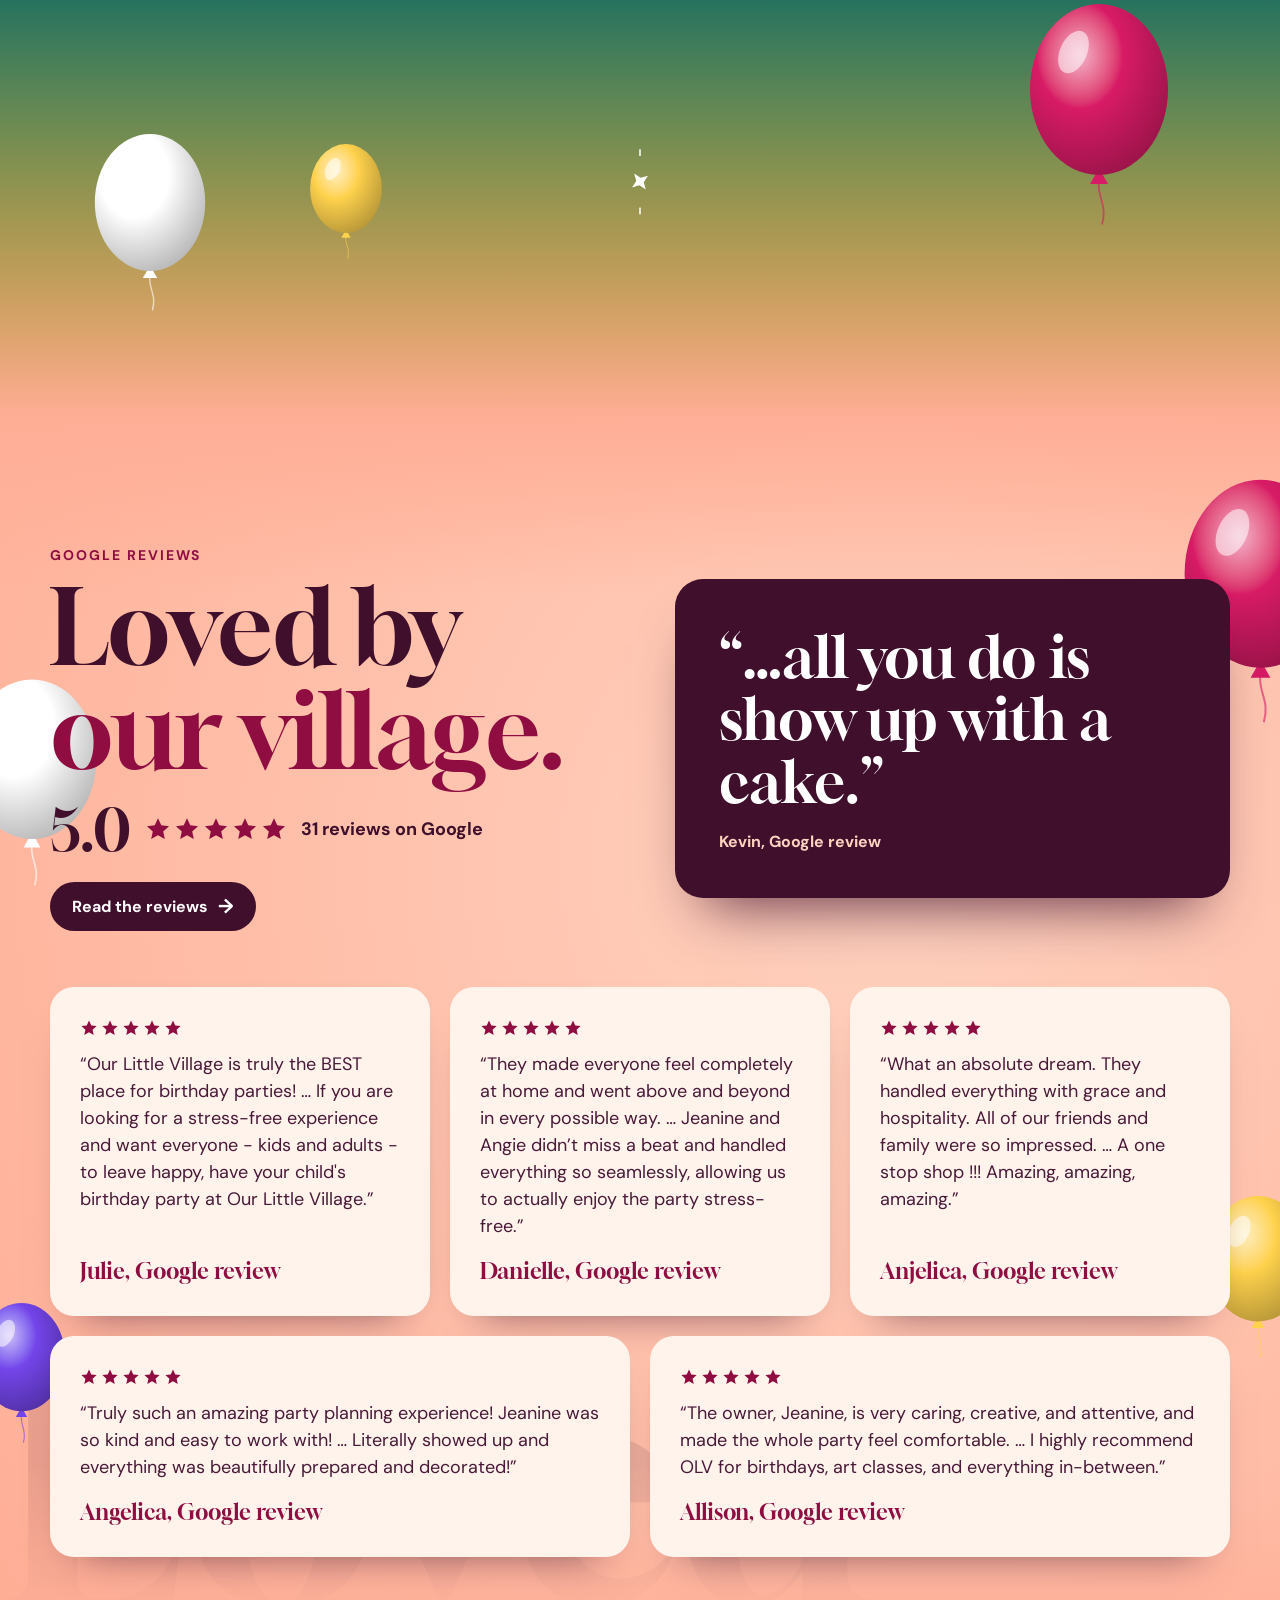
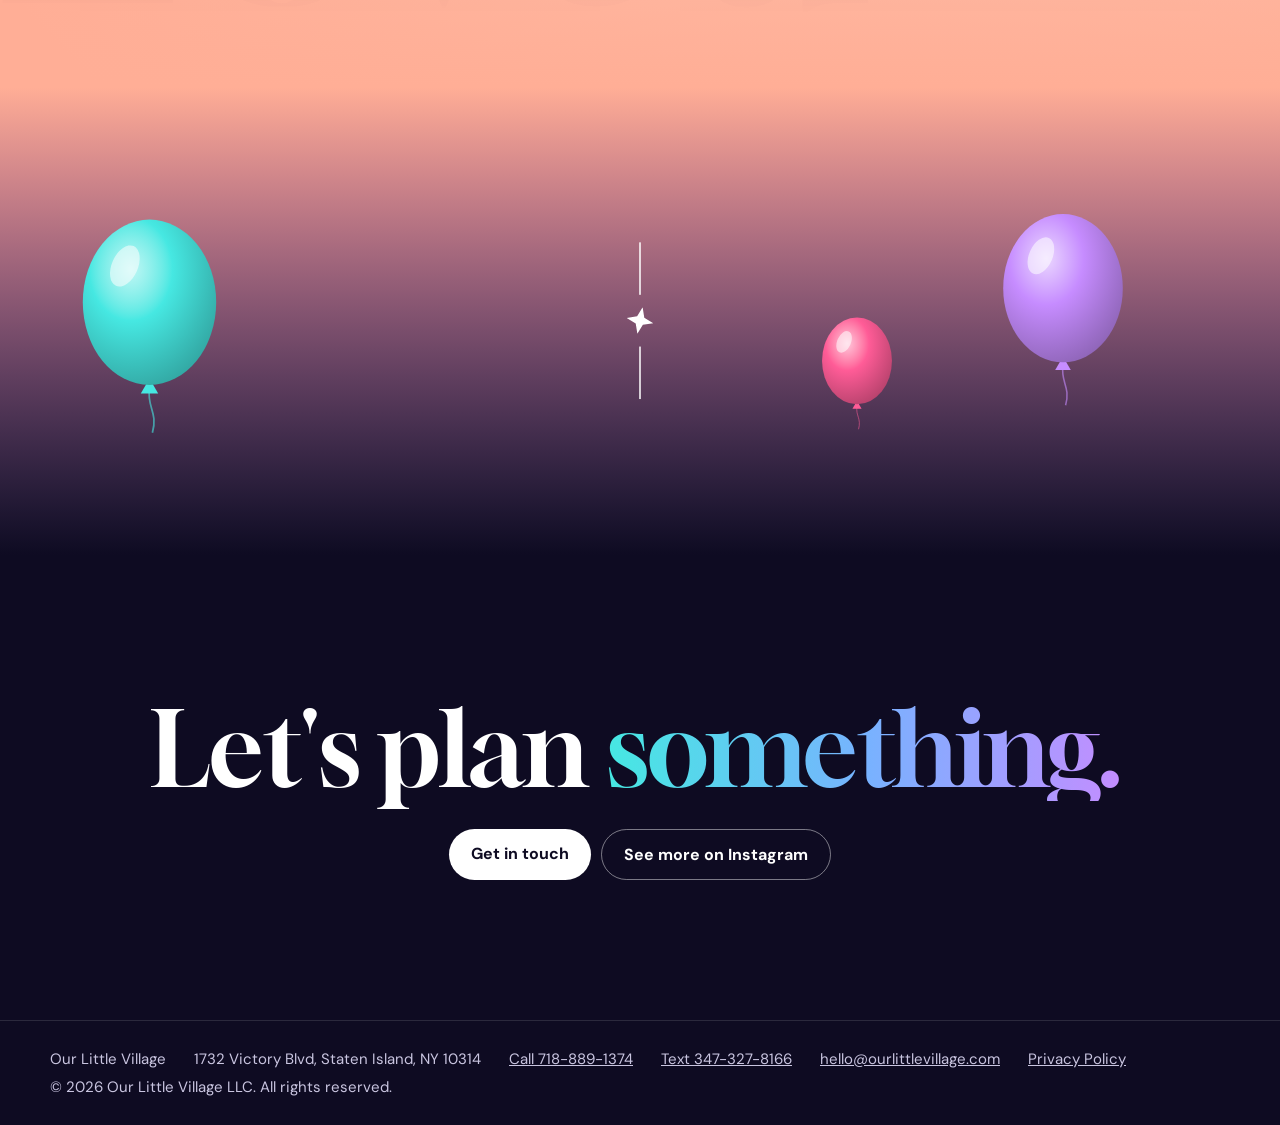
==== commit bd1004a2: "Rebuild pages from CMS edit" ====
--- a/index.html
+++ b/index.html
@@ -396,7 +396,7 @@
     <div class="ch-text"><span class="num">03</span><h3>Weekly <em>Classes</em></h3><p>Toddler Tuesday open play and Drop-Off &amp; Play Thursday, plus pop-ups from special guest teachers.</p><a class="more" href="toddler-classes.html">Explore weekly classes</a></div>
     <div class="ch-media"><div class="arch"></div>
       <img class="float a" loading="lazy" src="assets/work/toddler-a.jpg" alt="Brightly colored wooden building blocks">
-      <img class="float b" loading="lazy" src="assets/work/toddler-b.jpg" alt="Pink rice in a sensory play bin"></div>
+      <img class="float b" loading="lazy" src="assets/work/screenshot-2026-11-12-at-25821-pm.png" alt="Pink rice in a sensory play bin"></div>
   </article>
   <article class="ch" data-clip="art">
     <div class="ch-text"><span class="num">04</span><h3>Creative <em>Arts</em></h3><p>Real studio techniques for kids, teens and adults: Little Artists, Jr. Artists and 1:1 portfolio prep.</p><a class="more" href="art-classes.html">Explore creative arts</a></div>
